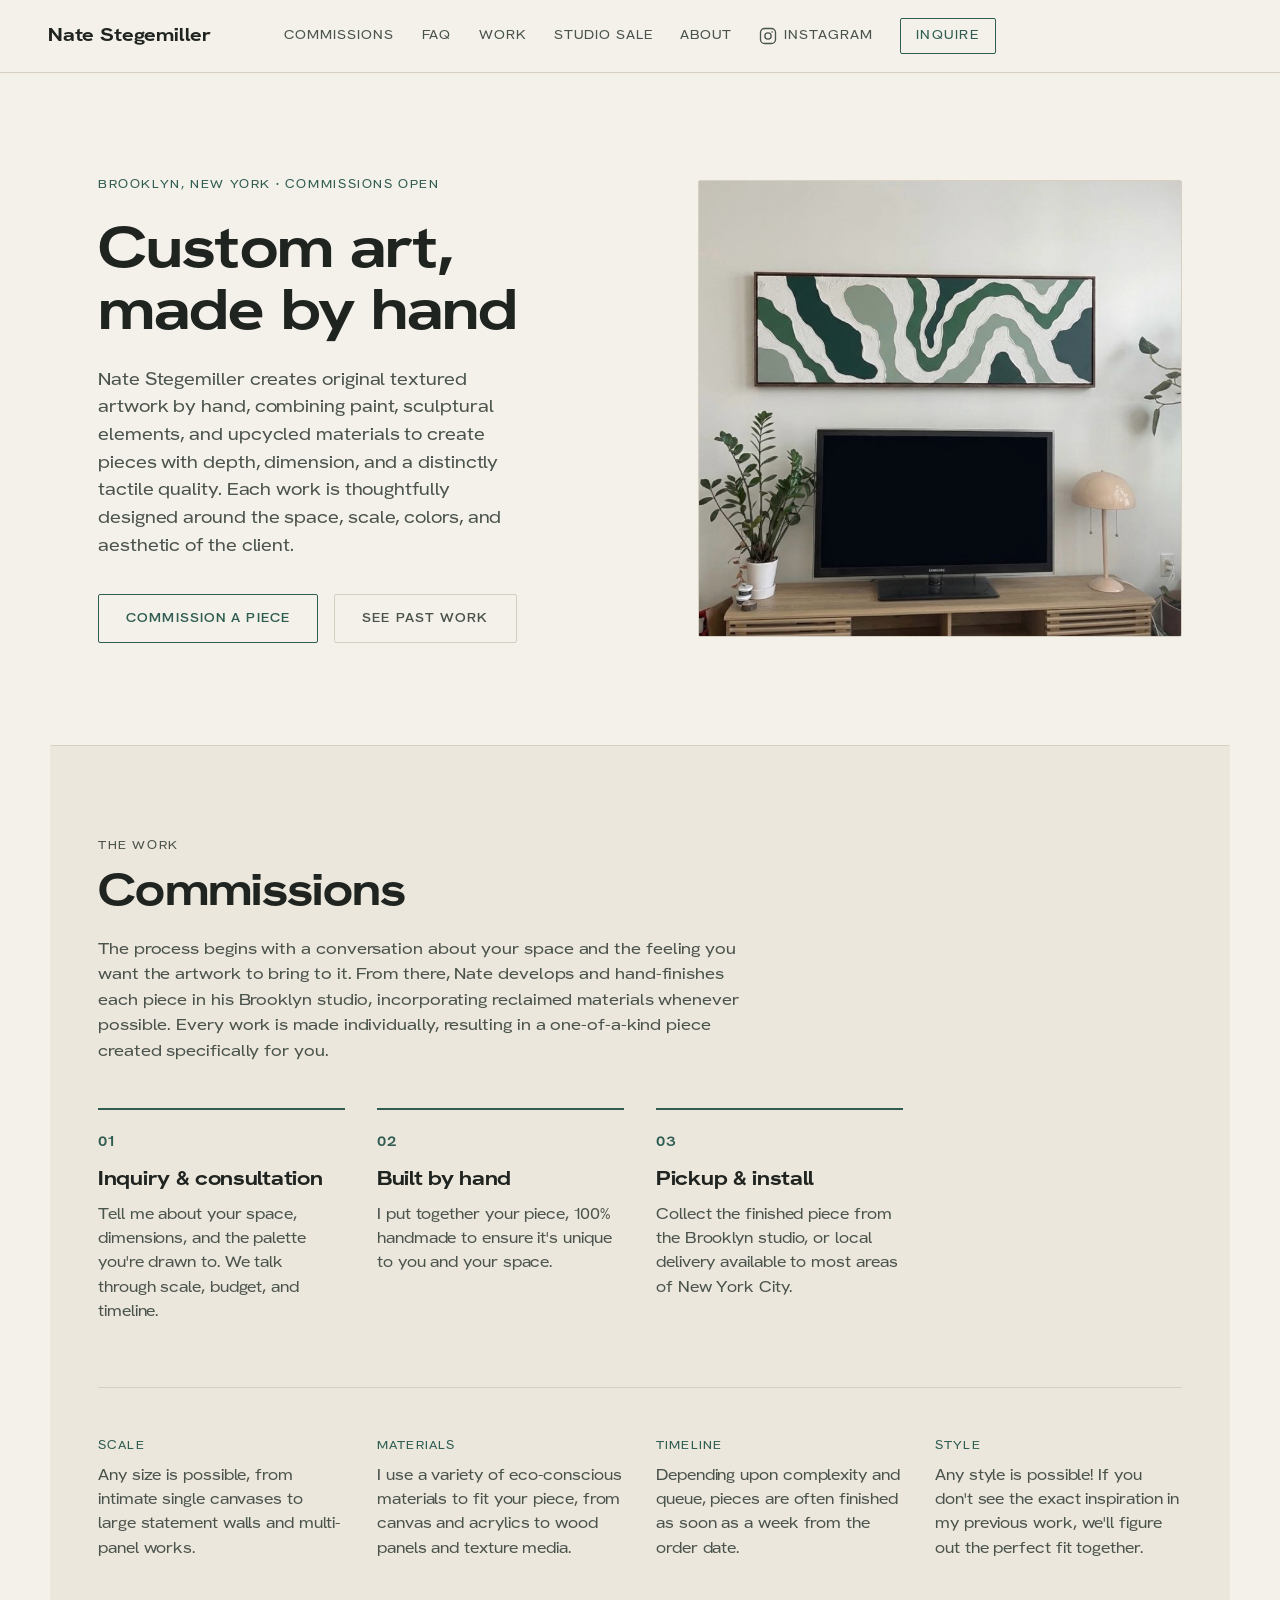
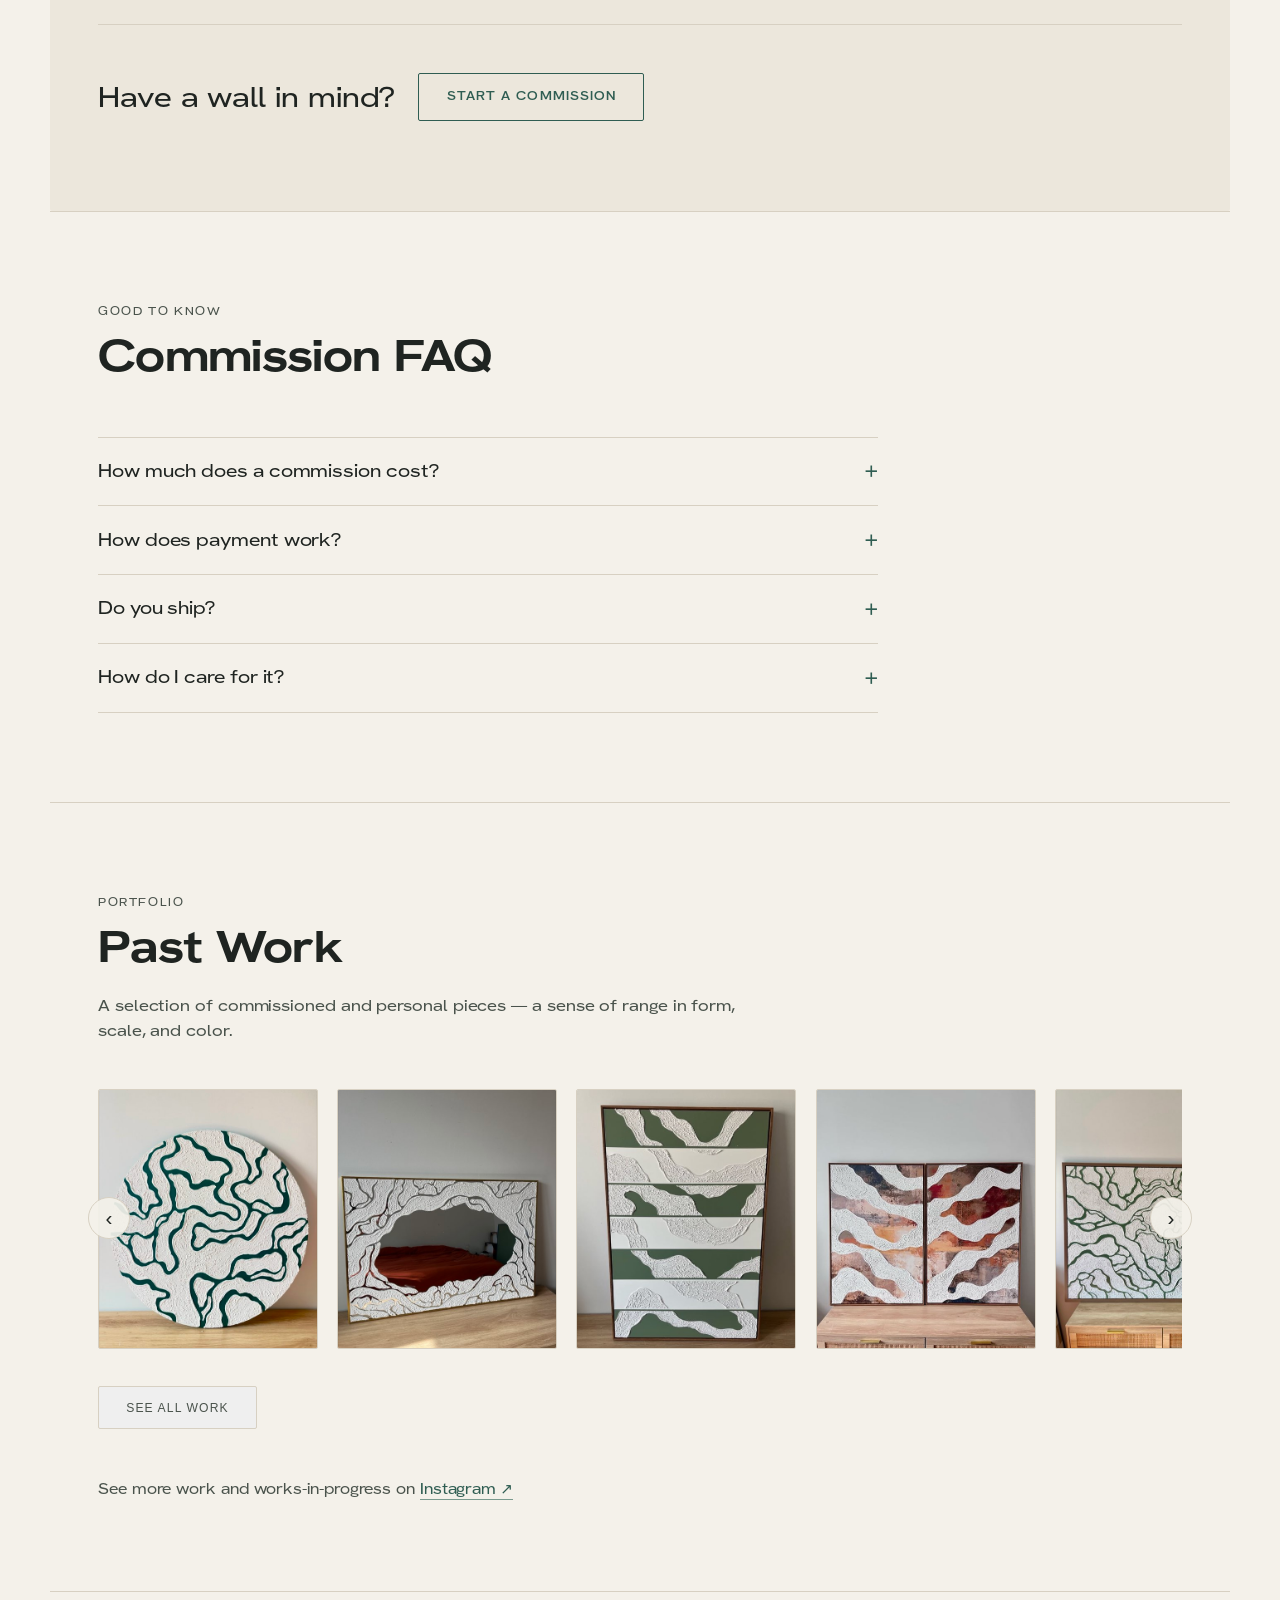
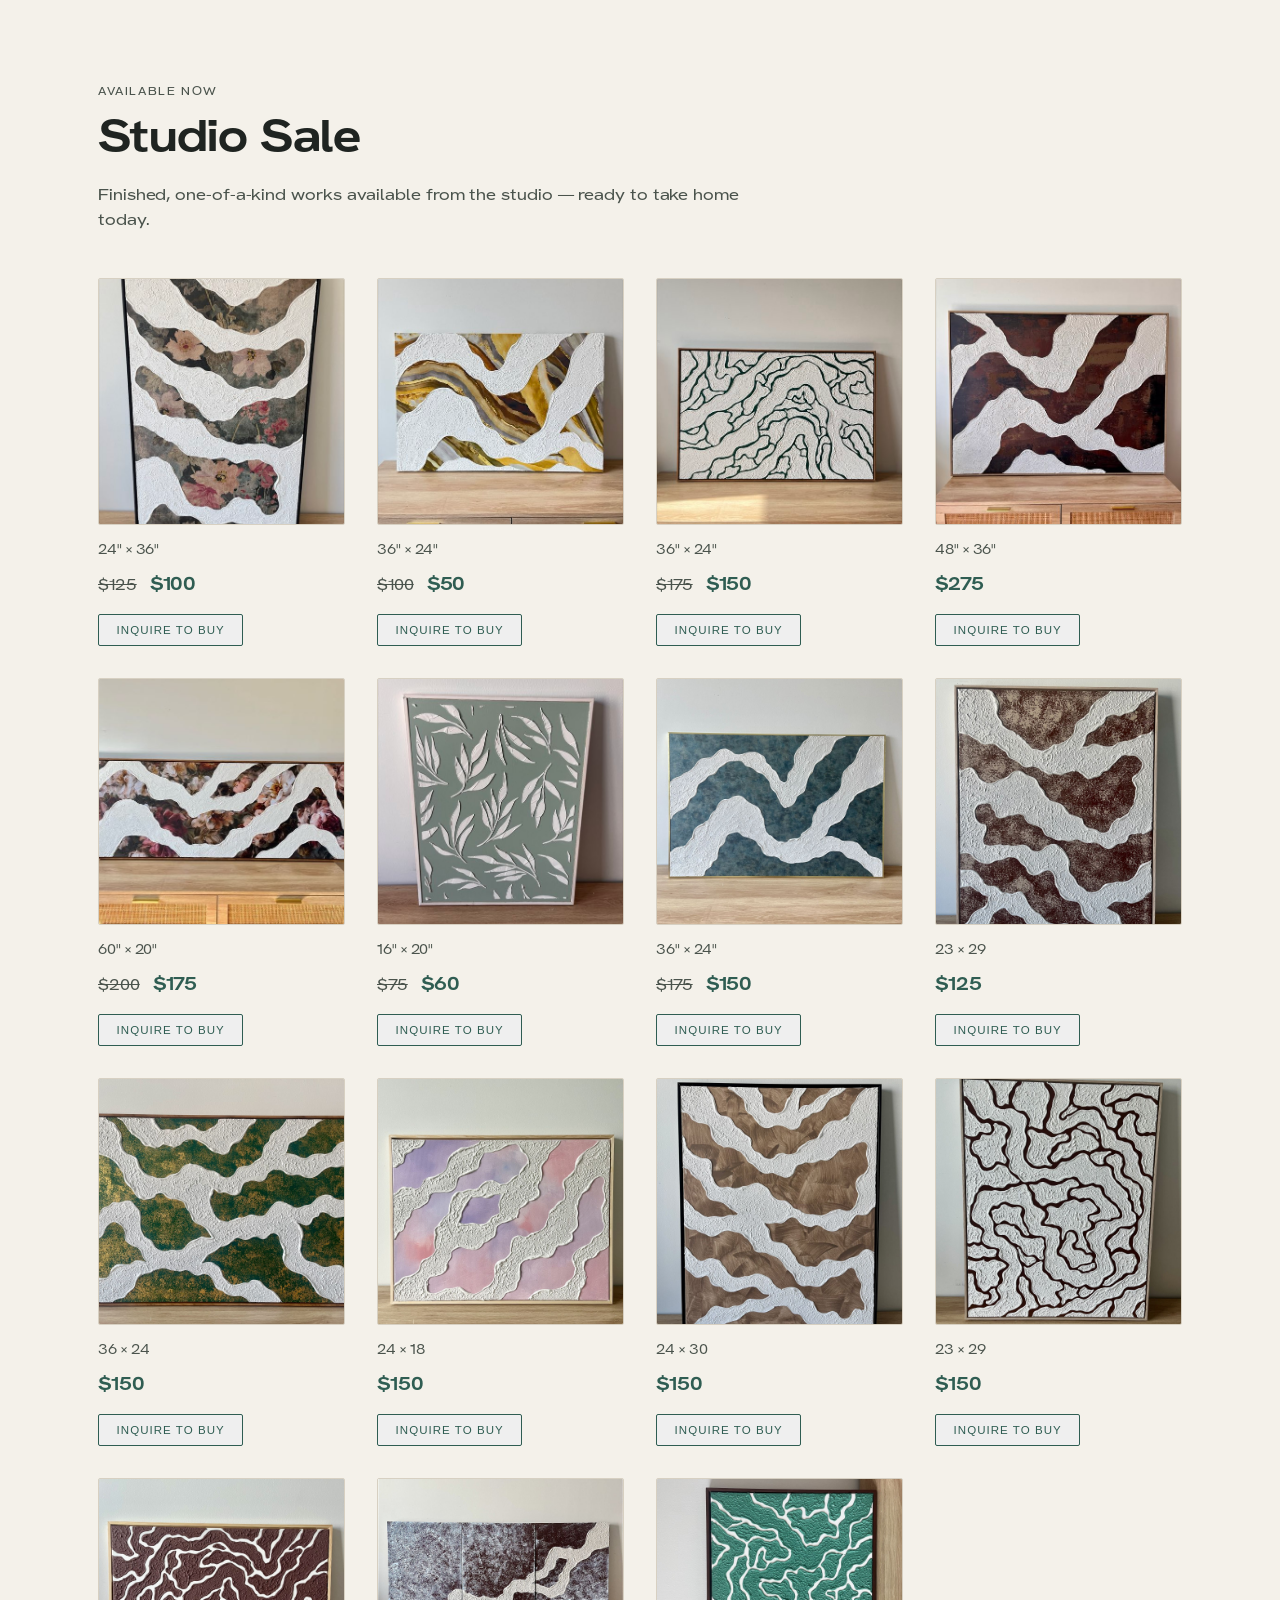
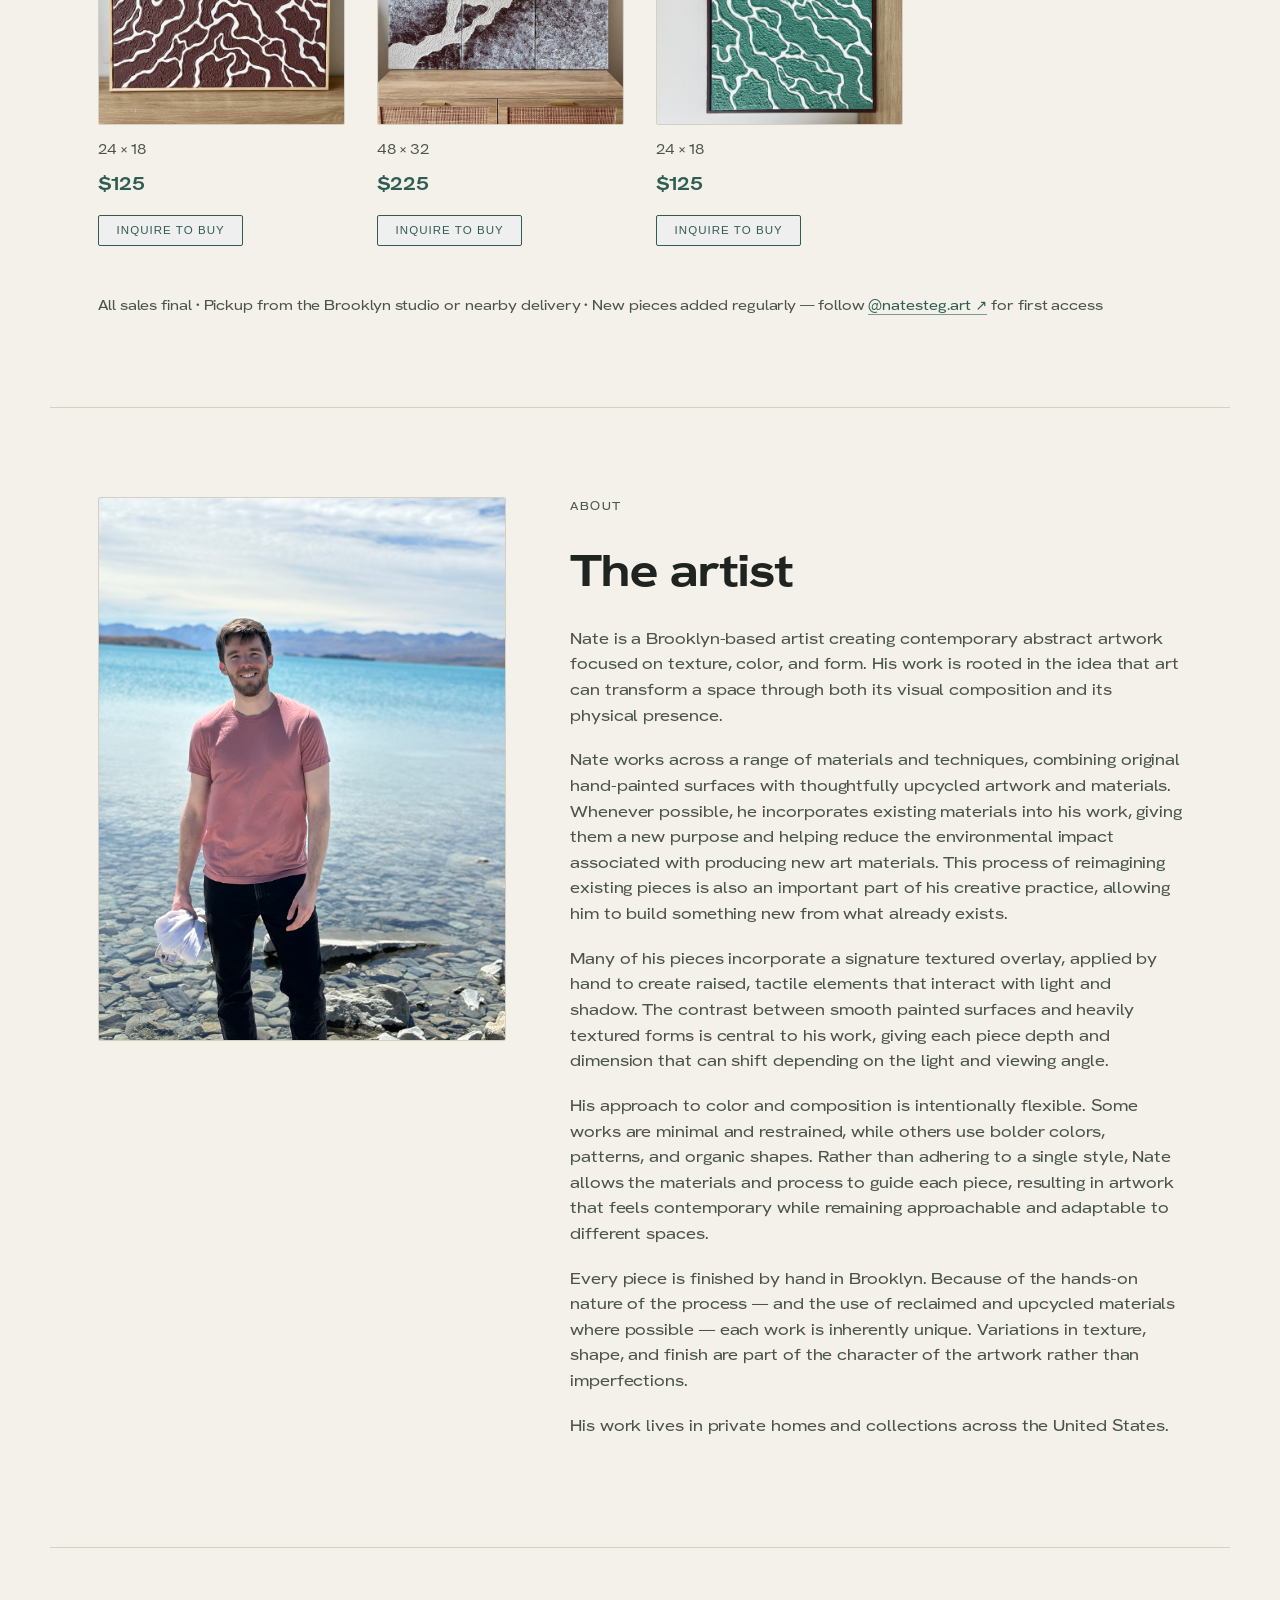
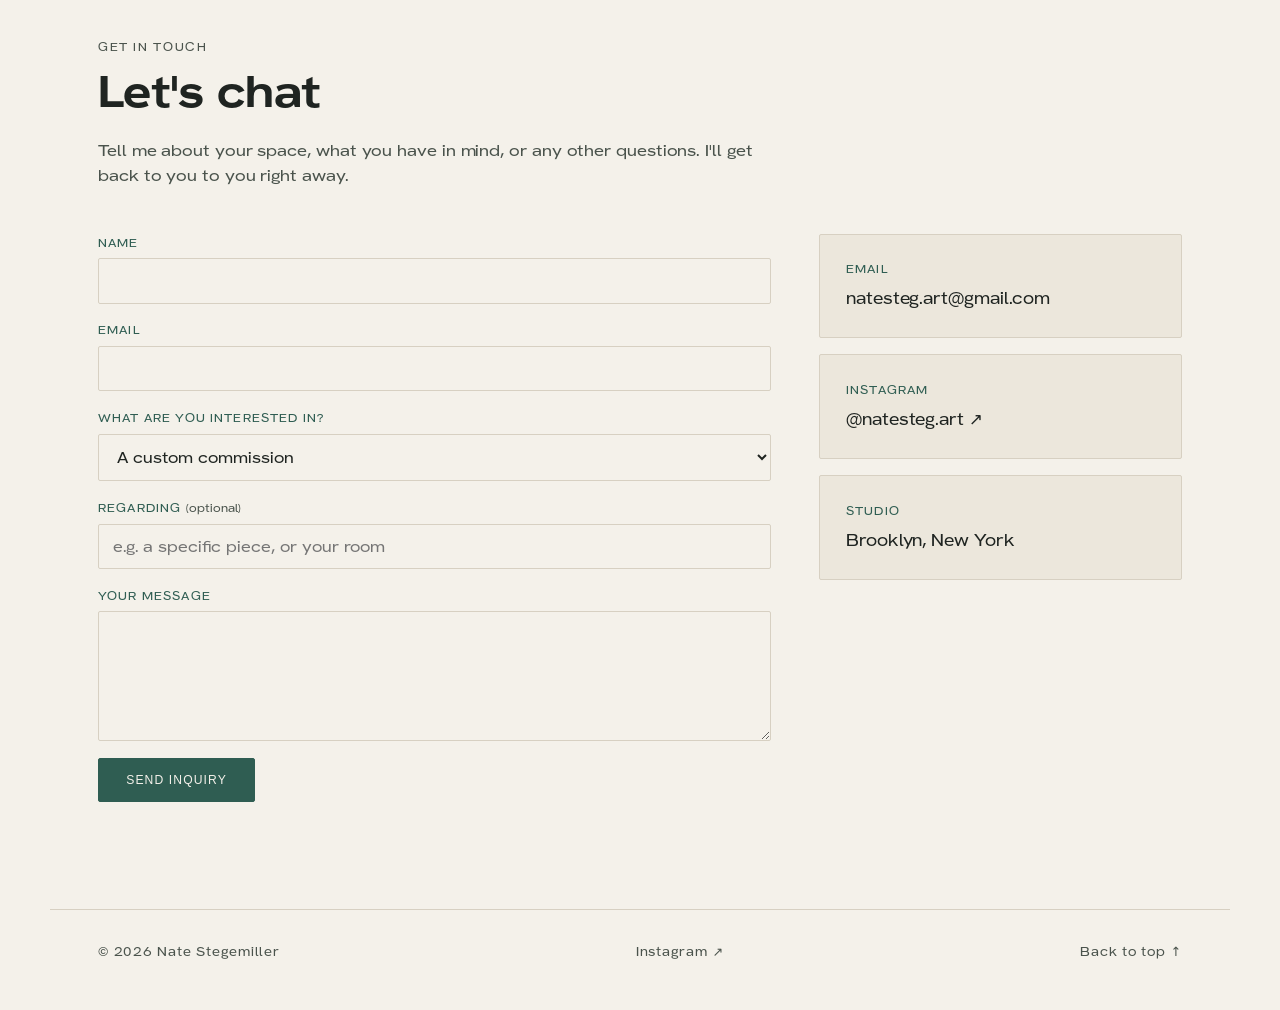
==== index.html @ c742c8c5 "Daily sync from inventory sheet [skip ci]" ====
<!DOCTYPE html>
<html lang="en">
<head>
  <meta charset="UTF-8" />
  <meta name="viewport" content="width=device-width, initial-scale=1.0" />
  <title>Nate Stegemiller — Commissioned Relief Paintings</title>
  <meta name="description" content="Nate Stegemiller is a Brooklyn-based artist creating custom, handmade textured relief paintings on commission — built to your space, scale, and palette." />
  <link rel="stylesheet" href="css/style.css" />
</head>
<body>
  <header class="site-header" id="top">
    <a href="#top" class="brand">Nate Stegemiller</a>
    <nav class="nav">
      <a href="#commissions">Commissions</a>
      <a href="#faq">FAQ</a>
      <a href="#work">Work</a>
      <a href="#sale">Studio Sale</a>
      <a href="#about">About</a>
      <a class="ig-link" href="https://www.instagram.com/natesteg.art/" target="_blank" rel="noopener" aria-label="Instagram">
        <svg viewBox="0 0 24 24" width="18" height="18" aria-hidden="true" fill="none" stroke="currentColor" stroke-width="1.8" stroke-linecap="round" stroke-linejoin="round">
          <rect x="2" y="2" width="20" height="20" rx="5.5" />
          <circle cx="12" cy="12" r="4.2" />
          <circle cx="17.4" cy="6.6" r="1.1" fill="currentColor" stroke="none" />
        </svg>
        <span>Instagram</span>
      </a>
      <a href="#contact" class="nav-cta">Inquire</a>
    </nav>
    <button class="nav-toggle" aria-label="Toggle navigation">Menu</button>
  </header>

  <main>
    <!-- HERO -->
    <section class="hero">
      <div class="hero-text">
        <p class="eyebrow">Brooklyn, New York · Commissions open</p>
        <h1 data-copy="hero_headline">Custom art,<br />made by hand</h1>
        <p class="lede" data-copy="hero_lede">Nate Stegemiller creates original textured artwork by hand, combining paint, sculptural elements, and upcycled materials to create pieces with depth, dimension, and a distinctly tactile quality. Each work is thoughtfully designed around the space, scale, colors, and aesthetic of the client.</p>
        <div class="hero-actions">
          <a href="#commissions" class="btn">Commission a piece</a>
          <a href="#work" class="btn btn-ghost">See past work</a>
        </div>
      </div>
      <figure class="hero-art">
        <!-- HERO:START -->
        <img src="images/art-36.jpg" alt="Textured relief painting by Nate Stegemiller in a styled room" />
        <!-- HERO:END -->
      </figure>
    </section>

    <!-- COMMISSIONS -->
    <section class="section commissions" id="commissions">
      <div class="section-head">
        <p class="eyebrow">The work</p>
        <h2>Commissions</h2>
        <p data-copy="commissions_intro">The process begins with a conversation about your space and the feeling you want the artwork to bring to it. From there, Nate develops and hand-finishes each piece in his Brooklyn studio, incorporating reclaimed materials whenever possible. Every work is made individually, resulting in a one-of-a-kind piece created specifically for you.</p>
      </div>

      <!-- Process -->
      <ol class="process">
        <li>
          <span class="step-no">01</span>
          <h3 data-copy="process_1_title">Inquiry &amp; consultation</h3>
          <p data-copy="process_1_body">Tell me about your space, dimensions, and the palette you're drawn to. We talk through scale, budget, and timeline.</p>
        </li>
        <li>
          <span class="step-no">02</span>
          <h3 data-copy="process_2_title">Built by hand</h3>
          <p data-copy="process_2_body">I put together your piece, 100% handmade to ensure it's unique to you and your space.</p>
        </li>
        <li>
          <span class="step-no">03</span>
          <h3 data-copy="process_3_title">Pickup &amp; install</h3>
          <p data-copy="process_3_body">Collect the finished piece from the Brooklyn studio, or local delivery available to most areas of New York City.</p>
        </li>
      </ol>

      <!-- What to expect -->
      <div class="details-grid">
        <div class="detail">
          <span class="detail-label" data-copy="detail_1_label">Scale</span>
          <p data-copy="detail_1_body">Any size is possible, from intimate single canvases to large statement walls and multi-panel works.</p>
        </div>
        <div class="detail">
          <span class="detail-label" data-copy="detail_2_label">Materials</span>
          <p data-copy="detail_2_body">I use a variety of eco-conscious materials to fit your piece, from canvas and acrylics to wood panels and texture media.</p>
        </div>
        <div class="detail">
          <span class="detail-label" data-copy="detail_3_label">Timeline</span>
          <p data-copy="detail_3_body">Depending upon complexity and queue, pieces are often finished as soon as a week from the order date.</p>
        </div>
        <div class="detail">
          <span class="detail-label" data-copy="detail_4_label">Style</span>
          <p data-copy="detail_4_body">Any style is possible! If you don't see the exact inspiration in my previous work, we'll figure out the perfect fit together.</p>
        </div>
      </div>

      <div class="commission-cta">
        <p data-copy="commission_cta">Have a wall in mind?</p>
        <a href="#contact" class="btn">Start a commission</a>
      </div>
    </section>

    <!-- FAQ -->
    <section class="section faq" id="faq">
      <div class="section-head">
        <p class="eyebrow">Good to know</p>
        <h2>Commission FAQ</h2>
      </div>

      <div class="faq-list">
        <details>
          <summary data-copy="faq_1_q">How much does a commission cost?</summary>
          <p data-copy="faq_1_a">Commissions vary by size and complexity. Send me your space and what you have in mind and I'll put together a quote.</p>
        </details>
        <details>
          <summary data-copy="faq_2_q">How does payment work?</summary>
          <p data-copy="faq_2_a">Cash, Venmo, or Zelle.</p>
        </details>
        <details>
          <summary data-copy="faq_3_q">Do you ship?</summary>
          <p data-copy="faq_3_a">For certain sized pieces! Inquire for more information and shipping estimates.</p>
        </details>
        <details>
          <summary data-copy="faq_4_q">How do I care for it?</summary>
          <p data-copy="faq_4_a">Avoid moisture and humid spaces — that's really all it needs.</p>
        </details>
      </div>
    </section>

    <!-- WORK / GALLERY -->
    <section class="section work" id="work">
      <div class="section-head">
        <p class="eyebrow">Portfolio</p>
        <h2 data-copy="work_heading">Past Work</h2>
        <p data-copy="work_intro">A selection of commissioned and personal pieces — a sense of range in form, scale, and color.</p>
      </div>

      <div class="gallery-carousel" id="gallery-carousel">
        <button class="car-arrow car-prev" id="gallery-prev" type="button" aria-label="Scroll left">‹</button>
        <div class="gallery" id="gallery">
        <!-- GALLERY:START -->
        <figure><img src="images/catalog/03.jpg" loading="lazy" alt="Relief painting by Nate Stegemiller" /></figure>
        <figure><img src="images/catalog/04.jpg" loading="lazy" alt="Relief painting by Nate Stegemiller" /></figure>
        <figure><img src="images/catalog/05.jpg" loading="lazy" alt="Relief painting by Nate Stegemiller" /></figure>
        <figure><img src="images/catalog/06.jpg" loading="lazy" alt="Relief painting by Nate Stegemiller" /></figure>
        <figure><img src="images/catalog/10.jpg" loading="lazy" alt="Relief painting by Nate Stegemiller" /></figure>
        <figure><img src="images/catalog/12.jpg" loading="lazy" alt="Relief painting by Nate Stegemiller" /></figure>
        <figure><img src="images/catalog/13.jpg" loading="lazy" alt="Relief painting by Nate Stegemiller" /></figure>
        <figure><img src="images/catalog/14.jpg" loading="lazy" alt="Relief painting by Nate Stegemiller" /></figure>
        <figure><img src="images/catalog/15.jpg" loading="lazy" alt="Relief painting by Nate Stegemiller" /></figure>
        <figure><img src="images/catalog/16.jpg" loading="lazy" alt="Relief painting by Nate Stegemiller" /></figure>
        <figure><img src="images/catalog/17.jpg" loading="lazy" alt="Relief painting by Nate Stegemiller" /></figure>
        <figure><img src="images/catalog/18.jpg" loading="lazy" alt="Relief painting by Nate Stegemiller" /></figure>
        <figure><img src="images/catalog/19.jpg" loading="lazy" alt="Relief painting by Nate Stegemiller" /></figure>
        <figure><img src="images/catalog/20.jpg" loading="lazy" alt="Relief painting by Nate Stegemiller" /></figure>
        <figure><img src="images/catalog/21.jpg" loading="lazy" alt="Relief painting by Nate Stegemiller" /></figure>
        <figure><img src="images/catalog/23.jpg" loading="lazy" alt="Relief painting by Nate Stegemiller" /></figure>
        <figure><img src="images/catalog/24.jpg" loading="lazy" alt="Relief painting by Nate Stegemiller" /></figure>
        <figure><img src="images/catalog/26.jpg" loading="lazy" alt="Relief painting by Nate Stegemiller" /></figure>
        <figure><img src="images/catalog/27.jpg" loading="lazy" alt="Relief painting by Nate Stegemiller" /></figure>
        <figure><img src="images/catalog/28.jpg" loading="lazy" alt="Relief painting by Nate Stegemiller" /></figure>
        <figure><img src="images/catalog/30.jpg" loading="lazy" alt="Relief painting by Nate Stegemiller" /></figure>
        <figure><img src="images/catalog/31.jpg" loading="lazy" alt="Relief painting by Nate Stegemiller" /></figure>
        <figure><img src="images/catalog/32.jpg" loading="lazy" alt="Relief painting by Nate Stegemiller" /></figure>
        <figure><img src="images/catalog/33.jpg" loading="lazy" alt="Relief painting by Nate Stegemiller" /></figure>
        <figure><img src="images/catalog/37.jpg" loading="lazy" alt="Relief painting by Nate Stegemiller" /></figure>
        <figure><img src="images/catalog/38.jpg" loading="lazy" alt="Relief painting by Nate Stegemiller" /></figure>
        <figure><img src="images/catalog/39.jpg" loading="lazy" alt="Relief painting by Nate Stegemiller" /></figure>
        <figure><img src="images/catalog/42.jpg" loading="lazy" alt="Relief painting by Nate Stegemiller" /></figure>
        <figure><img src="images/catalog/44.jpg" loading="lazy" alt="Relief painting by Nate Stegemiller" /></figure>
        <figure><img src="images/catalog/45.jpg" loading="lazy" alt="Relief painting by Nate Stegemiller" /></figure>
        <figure><img src="images/catalog/48.jpg" loading="lazy" alt="Relief painting by Nate Stegemiller" /></figure>
        <figure><img src="images/catalog/49.jpg" loading="lazy" alt="Relief painting by Nate Stegemiller" /></figure>
        <figure><img src="images/catalog/51.jpg" loading="lazy" alt="Relief painting by Nate Stegemiller" /></figure>
        <figure><img src="images/catalog/52.jpg" loading="lazy" alt="Relief painting by Nate Stegemiller" /></figure>
        <figure><img src="images/catalog/53.jpg" loading="lazy" alt="Relief painting by Nate Stegemiller" /></figure>
        <figure><img src="images/catalog/54.jpg" loading="lazy" alt="Relief painting by Nate Stegemiller" /></figure>
        <figure><img src="images/catalog/55.jpg" loading="lazy" alt="Relief painting by Nate Stegemiller" /></figure>
        <figure><img src="images/catalog/56.jpg" loading="lazy" alt="Relief painting by Nate Stegemiller" /></figure>
        <figure><img src="images/catalog/57.jpg" loading="lazy" alt="Relief painting by Nate Stegemiller" /></figure>
        <figure><img src="images/catalog/58.jpg" loading="lazy" alt="Relief painting by Nate Stegemiller" /></figure>
        <figure><img src="images/catalog/61.jpg" loading="lazy" alt="Relief painting by Nate Stegemiller" /></figure>
        <figure><img src="images/catalog/62.jpg" loading="lazy" alt="Relief painting by Nate Stegemiller" /></figure>
        <figure><img src="images/catalog/64.jpg" loading="lazy" alt="Relief painting by Nate Stegemiller" /></figure>
        <figure><img src="images/catalog/68.jpg" loading="lazy" alt="Relief painting by Nate Stegemiller" /></figure>
        <figure><img src="images/catalog/69.jpg" loading="lazy" alt="Relief painting by Nate Stegemiller" /></figure>
        <figure><img src="images/catalog/70.jpg" loading="lazy" alt="Relief painting by Nate Stegemiller" /></figure>
        <figure><img src="images/catalog/72.jpg" loading="lazy" alt="Relief painting by Nate Stegemiller" /></figure>
        <figure><img src="images/catalog/73.jpg" loading="lazy" alt="Relief painting by Nate Stegemiller" /></figure>
        <figure><img src="images/catalog/75.jpg" loading="lazy" alt="Relief painting by Nate Stegemiller" /></figure>
        <figure><img src="images/catalog/76.jpg" loading="lazy" alt="Relief painting by Nate Stegemiller" /></figure>
        <figure><img src="images/catalog/77.jpg" loading="lazy" alt="Relief painting by Nate Stegemiller" /></figure>
        <figure><img src="images/catalog/78.jpg" loading="lazy" alt="Relief painting by Nate Stegemiller" /></figure>
        <figure><img src="images/library/83.jpg" loading="lazy" alt="Relief painting by Nate Stegemiller" /></figure>
        <figure><img src="images/library/d591a1b5ce.jpg" loading="lazy" alt="Relief painting by Nate Stegemiller" /></figure>
        <figure><img src="images/library/063a081408.jpg" loading="lazy" alt="Relief painting by Nate Stegemiller" /></figure>
        <figure><img src="images/library/83824ca6b2.jpg" loading="lazy" alt="Relief painting by Nate Stegemiller" /></figure>
        <!-- GALLERY:END -->
        </div>
        <button class="car-arrow car-next" id="gallery-next" type="button" aria-label="Scroll right">›</button>
      </div>

      <div class="gallery-actions">
        <button class="btn btn-ghost" id="gallery-toggle" type="button">See all work</button>
      </div>

      <p class="work-note">
        See more work and works-in-progress on
        <a href="https://www.instagram.com/natesteg.art/" target="_blank" rel="noopener">Instagram&nbsp;↗</a>
      </p>
    </section>

    <!-- STUDIO SALE -->
    <section class="section sale" id="sale">
      <div class="section-head">
        <p class="eyebrow">Available now</p>
        <h2>Studio Sale</h2>
        <p data-copy="sale_intro">Finished, one-of-a-kind works available from the studio — ready to take home today.</p>
      </div>

      <div class="sale-grid">
        <!-- SALE:START -->
        <article class="sale-item">
          <figure class="artframe square">
            <img src="images/catalog/07.jpg" loading="lazy" alt="Relief painting by Nate Stegemiller" />
          </figure>
          <div class="sale-info">
            <p class="sale-meta">24" × 36"</p>
            <p class="sale-price"><span class="was">$125</span> <span class="now">$100</span></p>
            <button type="button" class="btn btn-sm js-buy" data-piece="Studio Sale · piece #7 ($100)">Inquire to buy</button>
          </div>
        </article>
        <article class="sale-item">
          <figure class="artframe square">
            <img src="images/catalog/09.jpg" loading="lazy" alt="Relief painting by Nate Stegemiller" />
          </figure>
          <div class="sale-info">
            <p class="sale-meta">36" × 24"</p>
            <p class="sale-price"><span class="was">$100</span> <span class="now">$50</span></p>
            <button type="button" class="btn btn-sm js-buy" data-piece="Studio Sale · piece #9 ($50)">Inquire to buy</button>
          </div>
        </article>
        <article class="sale-item">
          <figure class="artframe square">
            <img src="images/catalog/25.jpg" loading="lazy" alt="Relief painting by Nate Stegemiller" />
          </figure>
          <div class="sale-info">
            <p class="sale-meta">36" × 24"</p>
            <p class="sale-price"><span class="was">$175</span> <span class="now">$150</span></p>
            <button type="button" class="btn btn-sm js-buy" data-piece="Studio Sale · piece #25 ($150)">Inquire to buy</button>
          </div>
        </article>
        <article class="sale-item">
          <figure class="artframe square">
            <img src="images/catalog/47.jpg" loading="lazy" alt="Relief painting by Nate Stegemiller" />
          </figure>
          <div class="sale-info">
            <p class="sale-meta">48" × 36"</p>
            <p class="sale-price"><span class="now">$275</span></p>
            <button type="button" class="btn btn-sm js-buy" data-piece="Studio Sale · piece #47 ($275)">Inquire to buy</button>
          </div>
        </article>
        <article class="sale-item">
          <figure class="artframe square">
            <img src="images/catalog/50.jpg" loading="lazy" alt="Relief painting by Nate Stegemiller" />
          </figure>
          <div class="sale-info">
            <p class="sale-meta">60" × 20"</p>
            <p class="sale-price"><span class="was">$200</span> <span class="now">$175</span></p>
            <button type="button" class="btn btn-sm js-buy" data-piece="Studio Sale · piece #50 ($175)">Inquire to buy</button>
          </div>
        </article>
        <article class="sale-item">
          <figure class="artframe square">
            <img src="images/catalog/66.jpg" loading="lazy" alt="Relief painting by Nate Stegemiller" />
          </figure>
          <div class="sale-info">
            <p class="sale-meta">16" × 20"</p>
            <p class="sale-price"><span class="was">$75</span> <span class="now">$60</span></p>
            <button type="button" class="btn btn-sm js-buy" data-piece="Studio Sale · piece #66 ($60)">Inquire to buy</button>
          </div>
        </article>
        <article class="sale-item">
          <figure class="artframe square">
            <img src="images/library/79.jpg" loading="lazy" alt="Relief painting by Nate Stegemiller" />
          </figure>
          <div class="sale-info">
            <p class="sale-meta">36" × 24"</p>
            <p class="sale-price"><span class="was">$175</span> <span class="now">$150</span></p>
            <button type="button" class="btn btn-sm js-buy" data-piece="Studio Sale · piece #79 ($150)">Inquire to buy</button>
          </div>
        </article>
        <article class="sale-item">
          <figure class="artframe square">
            <img src="images/library/bf7b2a6c49.jpg" loading="lazy" alt="Relief painting by Nate Stegemiller" />
          </figure>
          <div class="sale-info">
            <p class="sale-meta">23 × 29</p>
            <p class="sale-price"><span class="now">$125</span></p>
            <button type="button" class="btn btn-sm js-buy" data-piece="Studio Sale · piece # ($125)">Inquire to buy</button>
          </div>
        </article>
        <article class="sale-item">
          <figure class="artframe square">
            <img src="images/library/a2e3849e61.jpg" loading="lazy" alt="Relief painting by Nate Stegemiller" />
          </figure>
          <div class="sale-info">
            <p class="sale-meta">36 × 24</p>
            <p class="sale-price"><span class="now">$150</span></p>
            <button type="button" class="btn btn-sm js-buy" data-piece="Studio Sale · piece # ($150)">Inquire to buy</button>
          </div>
        </article>
        <article class="sale-item">
          <figure class="artframe square">
            <img src="images/library/43d616c68c.jpg" loading="lazy" alt="Relief painting by Nate Stegemiller" />
          </figure>
          <div class="sale-info">
            <p class="sale-meta">24 × 18</p>
            <p class="sale-price"><span class="now">$150</span></p>
            <button type="button" class="btn btn-sm js-buy" data-piece="Studio Sale · piece # ($150)">Inquire to buy</button>
          </div>
        </article>
        <article class="sale-item">
          <figure class="artframe square">
            <img src="images/library/39d42672f5.jpg" loading="lazy" alt="Relief painting by Nate Stegemiller" />
          </figure>
          <div class="sale-info">
            <p class="sale-meta">24 × 30</p>
            <p class="sale-price"><span class="now">$150</span></p>
            <button type="button" class="btn btn-sm js-buy" data-piece="Studio Sale · piece # ($150)">Inquire to buy</button>
          </div>
        </article>
        <article class="sale-item">
          <figure class="artframe square">
            <img src="images/library/17406c9444.jpg" loading="lazy" alt="Relief painting by Nate Stegemiller" />
          </figure>
          <div class="sale-info">
            <p class="sale-meta">23 × 29</p>
            <p class="sale-price"><span class="now">$150</span></p>
            <button type="button" class="btn btn-sm js-buy" data-piece="Studio Sale · piece # ($150)">Inquire to buy</button>
          </div>
        </article>
        <article class="sale-item">
          <figure class="artframe square">
            <img src="images/library/a181caa56d.jpg" loading="lazy" alt="Relief painting by Nate Stegemiller" />
          </figure>
          <div class="sale-info">
            <p class="sale-meta">24 × 18</p>
            <p class="sale-price"><span class="now">$125</span></p>
            <button type="button" class="btn btn-sm js-buy" data-piece="Studio Sale · piece # ($125)">Inquire to buy</button>
          </div>
        </article>
        <article class="sale-item">
          <figure class="artframe square">
            <img src="images/library/5a83398cf9.jpg" loading="lazy" alt="Relief painting by Nate Stegemiller" />
          </figure>
          <div class="sale-info">
            <p class="sale-meta">48 × 32</p>
            <p class="sale-price"><span class="now">$225</span></p>
            <button type="button" class="btn btn-sm js-buy" data-piece="Studio Sale · piece # ($225)">Inquire to buy</button>
          </div>
        </article>
        <article class="sale-item">
          <figure class="artframe square">
            <img src="images/library/11758ececa.jpg" loading="lazy" alt="Relief painting by Nate Stegemiller" />
          </figure>
          <div class="sale-info">
            <p class="sale-meta">24 × 18</p>
            <p class="sale-price"><span class="now">$125</span></p>
            <button type="button" class="btn btn-sm js-buy" data-piece="Studio Sale · piece # ($125)">Inquire to buy</button>
          </div>
        </article>
        <!-- SALE:END -->
      </div>
      <p class="sale-note" data-copy="sale_note">All sales final · Pickup from the Brooklyn studio or nearby delivery · New pieces added regularly — follow <a href="https://www.instagram.com/natesteg.art/" target="_blank" rel="noopener">@natesteg.art&nbsp;↗</a> for first access</p>
    </section>

    <!-- ABOUT -->
    <section class="section about" id="about">
      <figure class="about-photo small">
        <img src="images/about-portrait.jpg" alt="Nate Stegemiller in his Brooklyn studio" />
      </figure>
      <div class="about-text">
        <p class="eyebrow">About</p>
        <h2 data-copy="about_heading">The artist</h2>
        <div data-copy="about_body">
          <p>Nate is a Brooklyn-based artist creating contemporary abstract artwork focused on texture, color, and form. His work is rooted in the idea that art can transform a space through both its visual composition and its physical presence.</p>
          <p>Nate works across a range of materials and techniques, combining original hand-painted surfaces with thoughtfully upcycled artwork and materials. Whenever possible, he incorporates existing materials into his work, giving them a new purpose and helping reduce the environmental impact associated with producing new art materials. This process of reimagining existing pieces is also an important part of his creative practice, allowing him to build something new from what already exists.</p>
          <p>Many of his pieces incorporate a signature textured overlay, applied by hand to create raised, tactile elements that interact with light and shadow. The contrast between smooth painted surfaces and heavily textured forms is central to his work, giving each piece depth and dimension that can shift depending on the light and viewing angle.</p>
          <p>His approach to color and composition is intentionally flexible. Some works are minimal and restrained, while others use bolder colors, patterns, and organic shapes. Rather than adhering to a single style, Nate allows the materials and process to guide each piece, resulting in artwork that feels contemporary while remaining approachable and adaptable to different spaces.</p>
          <p>Every piece is finished by hand in Brooklyn. Because of the hands-on nature of the process — and the use of reclaimed and upcycled materials where possible — each work is inherently unique. Variations in texture, shape, and finish are part of the character of the artwork rather than imperfections.</p>
          <p>His work lives in private homes and collections across the United States.</p>
        </div>
      </div>
    </section>

    <!-- CONTACT -->
    <section class="section contact" id="contact">
      <div class="section-head">
        <p class="eyebrow">Get in touch</p>
        <h2 data-copy="contact_heading">Let's chat</h2>
        <p data-copy="contact_intro">Tell me about your space, what you have in mind, or any other questions. I'll get back to you to you right away.</p>
      </div>
      <div class="contact-layout">
        <form class="inquiry-form" id="inquiry-form" novalidate>
          <div class="field">
            <label for="f-name">Name</label>
            <input id="f-name" name="name" type="text" autocomplete="name" required />
          </div>
          <div class="field">
            <label for="f-email">Email</label>
            <input id="f-email" name="email" type="email" autocomplete="email" required />
          </div>
          <div class="field">
            <label for="f-subject">What are you interested in?</label>
            <select id="f-subject" name="topic">
              <option value="Commission">A custom commission</option>
              <option value="Studio Sale">A Studio Sale piece</option>
              <option value="General">General question</option>
            </select>
          </div>
          <div class="field">
            <label for="f-regarding">Regarding <span class="opt">(optional)</span></label>
            <input id="f-regarding" name="regarding" type="text" placeholder="e.g. a specific piece, or your room" />
          </div>
          <div class="field">
            <label for="f-message">Your message</label>
            <textarea id="f-message" name="message" rows="5" required></textarea>
          </div>
          <button type="submit" class="btn">Send inquiry</button>
          <p class="form-note" id="form-note"></p>
        </form>

        <aside class="contact-info">
          <div class="contact-card">
            <span class="contact-label">Email</span>
            <a class="contact-value" href="mailto:natesteg.art@gmail.com">natesteg.art@gmail.com</a>
          </div>
          <a class="contact-card" href="https://www.instagram.com/natesteg.art/" target="_blank" rel="noopener">
            <span class="contact-label">Instagram</span>
            <span class="contact-value">@natesteg.art ↗</span>
          </a>
          <div class="contact-card">
            <span class="contact-label">Studio</span>
            <span class="contact-value" data-copy="studio_location">Brooklyn, New York</span>
          </div>
        </aside>
      </div>
    </section>
  </main>

  <footer class="site-footer">
    <span>© <span id="year"></span> Nate Stegemiller</span>
    <a href="https://www.instagram.com/natesteg.art/" target="_blank" rel="noopener">Instagram ↗</a>
    <a href="#top">Back to top ↑</a>
  </footer>

  <div class="lightbox" id="lightbox" role="dialog" aria-modal="true" aria-hidden="true">
    <button class="lightbox-close" id="lightbox-close" type="button" aria-label="Close">&times;</button>
    <button class="lightbox-nav lightbox-prev" id="lightbox-prev" type="button" aria-label="Previous">&#8249;</button>
    <img class="lightbox-img" id="lightbox-img" src="" alt="Artwork by Nate Stegemiller" />
    <button class="lightbox-nav lightbox-next" id="lightbox-next" type="button" aria-label="Next">&#8250;</button>
  </div>

  <script src="js/main.js"></script>
</body>
</html>
---- css/style.css ----
@font-face {
  font-family: "HK Grotesk Wide";
  src: url("../fonts/HKGroteskWide-Light.woff2") format("woff2");
  font-weight: 300; font-style: normal; font-display: swap;
}
@font-face {
  font-family: "HK Grotesk Wide";
  src: url("../fonts/HKGroteskWide-Regular.woff2") format("woff2");
  font-weight: 400; font-style: normal; font-display: swap;
}
@font-face {
  font-family: "HK Grotesk Wide";
  src: url("../fonts/HKGroteskWide-Medium.woff2") format("woff2");
  font-weight: 500; font-style: normal; font-display: swap;
}
@font-face {
  font-family: "HK Grotesk Wide";
  src: url("../fonts/HKGroteskWide-SemiBold.woff2") format("woff2");
  font-weight: 600; font-style: normal; font-display: swap;
}
@font-face {
  font-family: "HK Grotesk Wide";
  src: url("../fonts/HKGroteskWide-Bold.woff2") format("woff2");
  font-weight: 700; font-style: normal; font-display: swap;
}

:root {
  --bg: #f4f1ea;
  --bg-alt: #ece7dc;
  --ink: #1f2421;
  --ink-soft: #4a534c;
  --line: #d7d0c2;
  --accent: #2f5d52;       /* deep teal-green, pulled from the work */
  --accent-soft: #7a9a8e;
  --radius: 2px;
  --maxw: 1180px;
  --font: "HK Grotesk Wide", system-ui, sans-serif;
}

* { box-sizing: border-box; }

html { scroll-behavior: smooth; }

body {
  margin: 0;
  background: var(--bg);
  color: var(--ink);
  font-family: var(--font);
  font-weight: 400;
  line-height: 1.6;
  letter-spacing: -0.005em;
  -webkit-font-smoothing: antialiased;
}

h1, h2, h3 {
  font-family: var(--font);
  font-weight: 600;
  letter-spacing: -0.015em;
  margin: 0;
}

a { color: inherit; text-decoration: none; }

img { max-width: 100%; display: block; }

/* ---------- HEADER ---------- */
.site-header {
  position: sticky;
  top: 0;
  z-index: 50;
  display: flex;
  align-items: center;
  justify-content: center;
  padding: 1.1rem clamp(1.25rem, 4vw, 3rem);
  background: rgba(244, 241, 234, 0.86);
  backdrop-filter: blur(10px);
  border-bottom: 1px solid var(--line);
}

.brand {
  font-family: var(--font);
  font-weight: 600;
  font-size: 1.15rem;
  letter-spacing: -0.01em;
  position: absolute;
  left: clamp(1.25rem, 4vw, 3rem);
  top: 50%;
  transform: translateY(-50%);
}

.nav {
  display: flex;
  align-items: center;
  gap: 1.7rem;
  font-size: 0.78rem;
  text-transform: uppercase;
  letter-spacing: 0.08em;
}

.nav a { color: var(--ink-soft); transition: color 0.2s; }
.nav a:hover { color: var(--accent); }

.ig-link { display: inline-flex; align-items: center; gap: 0.4rem; }
.ig-link svg { display: block; }

.nav .nav-cta {
  color: var(--accent);
  border: 1px solid var(--accent);
  border-radius: var(--radius);
  padding: 0.45rem 0.95rem;
  letter-spacing: 0.12em;
}
.nav .nav-cta:hover { background: var(--accent); color: var(--bg); }

.nav-toggle {
  display: none;
  background: none;
  border: 1px solid var(--line);
  border-radius: var(--radius);
  padding: 0.4rem 0.8rem;
  font-size: 0.75rem;
  letter-spacing: 0.12em;
  text-transform: uppercase;
  cursor: pointer;
  color: var(--ink);
}

/* ---------- PLACEHOLDERS ---------- */
.art-placeholder {
  position: relative;
  margin: 0;
  background:
    repeating-linear-gradient(
      45deg,
      var(--bg-alt),
      var(--bg-alt) 14px,
      #e4dece 14px,
      #e4dece 28px
    );
  border: 1px solid var(--line);
  border-radius: var(--radius);
  display: flex;
  align-items: center;
  justify-content: center;
  min-height: 220px;
  overflow: hidden;
}

.art-placeholder::before {
  content: "";
  position: absolute;
  inset: 12px;
  border: 1px dashed var(--accent-soft);
  border-radius: var(--radius);
  pointer-events: none;
}

.art-placeholder .ph-label {
  position: relative;
  z-index: 1;
  font-size: 0.7rem;
  letter-spacing: 0.18em;
  text-transform: uppercase;
  color: var(--ink-soft);
  background: var(--bg);
  padding: 0.45rem 0.9rem;
  border: 1px solid var(--line);
  border-radius: 999px;
  text-align: center;
}

.art-placeholder figcaption {
  position: absolute;
  left: 0;
  right: 0;
  bottom: 0;
  z-index: 1;
  font-size: 0.72rem;
  letter-spacing: 0.04em;
  color: var(--ink-soft);
  background: rgba(244, 241, 234, 0.92);
  border-top: 1px solid var(--line);
  padding: 0.55rem 0.85rem;
}

.wide { aspect-ratio: 2 / 1; }
.tall { aspect-ratio: 3 / 4; }
.square { aspect-ratio: 1 / 1; }
.portrait { aspect-ratio: 4 / 5; }

/* ---------- REAL ARTWORK FRAMES ---------- */
.artframe {
  position: relative;
  margin: 0;
  overflow: hidden;
  border: 1px solid var(--line);
  border-radius: var(--radius);
  background: var(--bg-alt);
}
.artframe img {
  width: 100%;
  height: 100%;
  object-fit: cover;
  display: block;
}
.artframe figcaption {
  position: absolute;
  left: 0;
  right: 0;
  bottom: 0;
  z-index: 1;
  font-size: 0.72rem;
  letter-spacing: 0.04em;
  color: var(--ink-soft);
  background: rgba(244, 241, 234, 0.92);
  border-top: 1px solid var(--line);
  padding: 0.55rem 0.85rem;
}

/* ---------- HERO ---------- */
.hero {
  max-width: var(--maxw);
  margin: 0 auto;
  padding: clamp(3rem, 8vw, 6.5rem) clamp(1.25rem, 4vw, 3rem);
  display: grid;
  grid-template-columns: 1.05fr 0.95fr;
  gap: clamp(2rem, 5vw, 4.5rem);
  align-items: center;
}

.eyebrow {
  font-size: 0.72rem;
  letter-spacing: 0.14em;
  text-transform: uppercase;
  color: var(--accent);
  margin: 0 0 1.4rem;
}

.hero h1 {
  font-size: clamp(2.1rem, 4.6vw, 3.6rem);
  line-height: 1.08;
  font-weight: 600;
  margin-bottom: 1.6rem;
}

.lede {
  font-size: 1.08rem;
  color: var(--ink-soft);
  max-width: 38ch;
  margin: 0 0 2.2rem;
}

.btn {
  display: inline-block;
  font-size: 0.76rem;
  font-weight: 500;
  letter-spacing: 0.09em;
  text-transform: uppercase;
  padding: 0.85rem 1.7rem;
  border: 1px solid var(--accent);
  color: var(--accent);
  border-radius: var(--radius);
  transition: background 0.25s, color 0.25s;
}
.btn:hover { background: var(--accent); color: var(--bg); }

.btn-ghost { border-color: var(--line); color: var(--ink-soft); }
.btn-ghost:hover { background: transparent; border-color: var(--accent); color: var(--accent); }

.hero-actions { display: flex; gap: 1rem; flex-wrap: wrap; }

.hero-art {
  margin: 0;
  align-self: center;
  border: 1px solid var(--line);
  border-radius: var(--radius);
  overflow: hidden;
  background: var(--bg-alt);
}
.hero-art img { width: 100%; height: auto; display: block; }

/* ---------- SECTIONS ---------- */
.section {
  max-width: var(--maxw);
  margin: 0 auto;
  padding: clamp(3rem, 7vw, 6rem) clamp(1.25rem, 4vw, 3rem);
  border-top: 1px solid var(--line);
}

.section-head { margin-bottom: 2.8rem; max-width: 60ch; }
.section-head h2 { font-size: clamp(2rem, 4vw, 2.8rem); margin-bottom: 0.6rem; }
.section-head p { color: var(--ink-soft); margin: 0; }

/* ---------- GALLERY (carousel, expandable to masonry) ---------- */
.gallery-carousel { position: relative; }

.gallery {
  display: flex;
  gap: clamp(0.75rem, 2vw, 1.2rem);
  overflow-x: auto;
  scroll-snap-type: x proximity;
  padding-bottom: 0.75rem;
  -webkit-overflow-scrolling: touch;
  scrollbar-width: thin;
}
.gallery figure {
  flex: 0 0 auto;
  width: clamp(170px, 22vw, 220px);
  height: 260px;
  margin: 0;
  scroll-snap-align: start;
  border: 1px solid var(--line);
  border-radius: var(--radius);
  overflow: hidden;
  background: var(--bg-alt);
}
.gallery figure img { width: 100%; height: 100%; object-fit: cover; display: block; }

/* Carousel arrows */
.car-arrow {
  position: absolute;
  top: calc(50% - 0.4rem);
  transform: translateY(-50%);
  z-index: 3;
  width: 42px;
  height: 42px;
  border-radius: 999px;
  border: 1px solid var(--line);
  background: rgba(244, 241, 234, 0.92);
  color: var(--ink);
  font-size: 1.3rem;
  line-height: 1;
  cursor: pointer;
  display: flex;
  align-items: center;
  justify-content: center;
  transition: border-color 0.2s, color 0.2s;
}
.car-arrow:hover { border-color: var(--accent); color: var(--accent); }
.car-prev { left: -10px; }
.car-next { right: -10px; }

.gallery-actions { margin-top: 1.6rem; }

/* Expanded: full masonry, true proportions */
.gallery.show-all {
  display: block;
  column-count: 4;
  column-gap: clamp(0.9rem, 2vw, 1.5rem);
  overflow: visible;
  padding-bottom: 0;
}
.gallery.show-all figure {
  width: auto;
  height: auto;
  margin: 0 0 clamp(0.9rem, 2vw, 1.5rem);
  break-inside: avoid;
}
.gallery.show-all figure img { height: auto; object-fit: initial; }
.gallery-carousel.expanded .car-arrow { display: none; }
@media (max-width: 1024px) { .gallery.show-all { column-count: 3; } }

/* ---------- ABOUT ---------- */
.about {
  display: grid;
  grid-template-columns: 0.8fr 1.2fr;
  gap: clamp(2rem, 5vw, 4rem);
  align-items: start;
}
.about-text h2 { font-size: clamp(2rem, 4vw, 2.8rem); margin-bottom: 1.2rem; }
.about-text p { color: var(--ink-soft); margin: 0 0 1.2rem; max-width: 60ch; }
.about .small { min-height: 360px; position: sticky; top: 90px; }
.about-photo { margin: 0; position: sticky; top: 90px; }
.about-photo img {
  width: 100%;
  height: auto;
  display: block;
  border-radius: var(--radius);
  border: 1px solid var(--line);
}

/* ---------- COMMISSIONS ---------- */
.commissions { background: var(--bg-alt); border-radius: var(--radius); }

.process {
  list-style: none;
  margin: 0 0 clamp(2.5rem, 5vw, 4rem);
  padding: 0;
  display: grid;
  grid-template-columns: repeat(4, 1fr);
  gap: clamp(1.2rem, 2.5vw, 2rem);
  counter-reset: step;
}
.process li {
  border-top: 2px solid var(--accent);
  padding-top: 1.1rem;
}
.process .step-no {
  font-family: var(--font);
  font-weight: 600;
  font-size: 0.85rem;
  letter-spacing: 0.1em;
  color: var(--accent);
}
.process h3 { font-size: 1.25rem; margin: 0.5rem 0 0.5rem; }
.process p { color: var(--ink-soft); margin: 0; font-size: 0.95rem; }

.details-grid {
  display: grid;
  grid-template-columns: repeat(4, 1fr);
  gap: clamp(1.2rem, 2.5vw, 2rem);
  padding-top: clamp(2rem, 4vw, 3rem);
  border-top: 1px solid var(--line);
}
.detail .detail-label {
  display: block;
  font-size: 0.72rem;
  letter-spacing: 0.1em;
  text-transform: uppercase;
  color: var(--accent);
  margin-bottom: 0.5rem;
}
.detail p { color: var(--ink-soft); margin: 0; font-size: 0.95rem; }

.commission-cta {
  margin-top: clamp(2.5rem, 5vw, 4rem);
  padding-top: clamp(2rem, 4vw, 3rem);
  border-top: 1px solid var(--line);
  display: flex;
  align-items: center;
  gap: 1.5rem;
  flex-wrap: wrap;
}
.commission-cta p {
  margin: 0;
  font-family: var(--font);
  font-size: clamp(1.3rem, 3vw, 1.8rem);
}

.work-note {
  margin: clamp(2rem, 4vw, 3rem) 0 0;
  color: var(--ink-soft);
  font-size: 0.95rem;
}
.work-note a { color: var(--accent); border-bottom: 1px solid var(--accent-soft); }

/* ---------- FAQ ---------- */
.faq-list { max-width: 780px; }
.faq-list details { border-bottom: 1px solid var(--line); }
.faq-list details:first-of-type { border-top: 1px solid var(--line); }
.faq-list summary {
  list-style: none;
  cursor: pointer;
  display: flex;
  align-items: center;
  justify-content: space-between;
  gap: 1.5rem;
  padding: 1.2rem 0;
  font-family: var(--font);
  font-size: clamp(1.02rem, 2vw, 1.15rem);
  color: var(--ink);
}
.faq-list summary::-webkit-details-marker { display: none; }
.faq-list summary::after {
  content: "+";
  font-family: var(--font);
  font-size: 1.4rem;
  line-height: 1;
  color: var(--accent);
  flex: none;
}
.faq-list details[open] summary::after { content: "\2013"; }
.faq-list details p {
  margin: 0 0 1.3rem;
  color: var(--ink-soft);
  max-width: 62ch;
}

/* ---------- STUDIO SALE ---------- */
.sale-grid {
  display: grid;
  grid-template-columns: repeat(4, 1fr);
  gap: clamp(1.2rem, 2.5vw, 2rem);
}
.sale-item { display: flex; flex-direction: column; }
.sale-item.sold .artframe { opacity: 0.55; }

.sale-info { padding-top: 0.9rem; display: flex; flex-direction: column; gap: 0.35rem; }
.sale-row { display: flex; align-items: baseline; justify-content: space-between; gap: 0.5rem; }
.sale-row h3 { font-size: 1.15rem; }

.badge {
  font-family: var(--font);
  font-size: 0.62rem;
  letter-spacing: 0.14em;
  text-transform: uppercase;
  padding: 0.22rem 0.55rem;
  border-radius: 999px;
  white-space: nowrap;
}
.badge.available { color: var(--accent); background: rgba(47, 93, 82, 0.1); }
.badge.sold-badge { color: var(--ink-soft); background: var(--line); }

.sale-meta { color: var(--ink-soft); font-size: 0.85rem; margin: 0; }
.sale-note-item { color: var(--accent); font-size: 0.8rem; font-style: italic; margin: 0; }
.sale-price { margin: 0.2rem 0 0.6rem; font-family: var(--font); }
.sale-price .was { color: var(--ink-soft); text-decoration: line-through; margin-right: 0.5rem; font-size: 0.95rem; }
.sale-price .now { color: var(--accent); font-weight: 600; font-size: 1.15rem; }

.btn-sm {
  align-self: flex-start;
  padding: 0.55rem 1.1rem;
  font-size: 0.72rem;
  margin-top: auto;
}
.btn-disabled {
  border-color: var(--line);
  color: var(--ink-soft);
  cursor: default;
  pointer-events: none;
}

.sale-note {
  margin: clamp(2rem, 4vw, 3rem) 0 0;
  color: var(--ink-soft);
  font-size: 0.9rem;
}
.sale-note a { color: var(--accent); border-bottom: 1px solid var(--accent-soft); }

/* ---------- CONTACT ---------- */
.contact-layout {
  display: grid;
  grid-template-columns: 1.3fr 0.7fr;
  gap: clamp(1.5rem, 4vw, 3rem);
  align-items: start;
}

.inquiry-form { display: flex; flex-direction: column; gap: 1.1rem; }
.inquiry-form .field { display: flex; flex-direction: column; gap: 0.4rem; }
.inquiry-form label {
  font-size: 0.72rem;
  letter-spacing: 0.1em;
  text-transform: uppercase;
  color: var(--accent);
}
.inquiry-form label .opt { color: var(--ink-soft); text-transform: none; letter-spacing: 0; }
.inquiry-form input,
.inquiry-form select,
.inquiry-form textarea {
  font-family: var(--font);
  font-size: 0.98rem;
  color: var(--ink);
  background: var(--bg);
  border: 1px solid var(--line);
  border-radius: var(--radius);
  padding: 0.7rem 0.85rem;
  width: 100%;
}
.inquiry-form textarea { resize: vertical; }
.inquiry-form input:focus,
.inquiry-form select:focus,
.inquiry-form textarea:focus {
  outline: none;
  border-color: var(--accent);
}
.inquiry-form .field-error { border-color: #b4452f; background: #faf1ee; }
.inquiry-form .btn { align-self: flex-start; cursor: pointer; background: var(--accent); color: var(--bg); }
.inquiry-form .btn:hover { background: var(--ink); border-color: var(--ink); }
.inquiry-form .btn:disabled { opacity: 0.6; cursor: default; }
.form-note { font-size: 0.85rem; color: var(--ink-soft); margin: 0; }
.form-note-sent { color: var(--accent); }
.form-note-error { color: #b4452f; }
.form-note a { color: inherit; border-bottom: 1px solid currentColor; }

.contact-info { display: flex; flex-direction: column; gap: 1rem; }

.contact-grid {
  display: grid;
  grid-template-columns: repeat(3, 1fr);
  gap: 1.2rem;
}
.contact-card {
  border: 1px solid var(--line);
  border-radius: var(--radius);
  padding: 1.6rem;
  background: var(--bg-alt);
  display: flex;
  flex-direction: column;
  gap: 0.4rem;
  transition: border-color 0.25s, transform 0.25s;
}
a.contact-card:hover { border-color: var(--accent); transform: translateY(-3px); }
.contact-label {
  font-size: 0.72rem;
  letter-spacing: 0.1em;
  text-transform: uppercase;
  color: var(--accent);
}
.contact-value { font-size: 1.05rem; }

/* ---------- LIGHTBOX ---------- */
.gallery figure img,
.sale-item .artframe img { cursor: zoom-in; }

.lightbox {
  position: fixed;
  inset: 0;
  z-index: 100;
  display: none;
  align-items: center;
  justify-content: center;
  padding: clamp(1rem, 4vw, 3rem);
  background: rgba(20, 20, 18, 0.92);
  backdrop-filter: blur(4px);
}
.lightbox.open { display: flex; }
.lightbox-img {
  max-width: 92vw;
  max-height: 88vh;
  width: auto;
  height: auto;
  border-radius: var(--radius);
  box-shadow: 0 12px 48px rgba(0, 0, 0, 0.55);
}
.lightbox-close {
  position: absolute;
  top: clamp(0.75rem, 2vw, 1.5rem);
  right: clamp(1rem, 2.5vw, 2rem);
  width: 44px;
  height: 44px;
  border-radius: 999px;
  border: 1px solid rgba(244, 241, 234, 0.4);
  background: rgba(244, 241, 234, 0.1);
  color: var(--bg);
  font-size: 1.6rem;
  line-height: 1;
  cursor: pointer;
  display: flex;
  align-items: center;
  justify-content: center;
}
.lightbox-close:hover { background: rgba(244, 241, 234, 0.2); }

.lightbox-nav {
  position: absolute;
  top: 50%;
  transform: translateY(-50%);
  width: 52px;
  height: 52px;
  border-radius: 999px;
  border: 1px solid rgba(244, 241, 234, 0.4);
  background: rgba(244, 241, 234, 0.1);
  color: var(--bg);
  font-size: 2rem;
  line-height: 1;
  cursor: pointer;
  display: flex;
  align-items: center;
  justify-content: center;
}
.lightbox-nav:hover { background: rgba(244, 241, 234, 0.2); }
.lightbox-prev { left: clamp(0.75rem, 2vw, 2rem); }
.lightbox-next { right: clamp(0.75rem, 2vw, 2rem); }

body.lb-open { overflow: hidden; }

/* ---------- FOOTER ---------- */
.site-footer {
  max-width: var(--maxw);
  margin: 0 auto;
  padding: 2rem clamp(1.25rem, 4vw, 3rem) 3rem;
  display: flex;
  justify-content: space-between;
  align-items: center;
  border-top: 1px solid var(--line);
  font-size: 0.8rem;
  letter-spacing: 0.06em;
  color: var(--ink-soft);
}

/* ---------- RESPONSIVE ---------- */
@media (max-width: 860px) {
  .site-header { justify-content: space-between; }
  .brand { position: static; transform: none; }
  .nav { display: none; }
  .nav.open {
    display: flex;
    position: absolute;
    top: 100%;
    right: 0;
    left: 0;
    flex-direction: column;
    gap: 0;
    background: var(--bg);
    border-bottom: 1px solid var(--line);
    padding: 0.5rem 0;
  }
  .nav.open a { padding: 0.85rem clamp(1.25rem, 4vw, 3rem); }
  .nav-toggle { display: inline-block; }
  .hero { grid-template-columns: 1fr; }
  .about { grid-template-columns: 1fr; }
  .about .small { position: static; min-height: 300px; max-width: 320px; }
  .gallery.show-all { column-count: 2; }
  .contact-grid { grid-template-columns: 1fr; }
  .contact-layout { grid-template-columns: 1fr; }
  .process { grid-template-columns: repeat(2, 1fr); }
  .details-grid { grid-template-columns: repeat(2, 1fr); }
  .sale-grid { grid-template-columns: repeat(2, 1fr); }
}

@media (max-width: 480px) {
  .gallery.show-all { column-count: 1; }
  .process { grid-template-columns: 1fr; }
  .details-grid { grid-template-columns: 1fr; }
  .sale-grid { grid-template-columns: 1fr; }
}
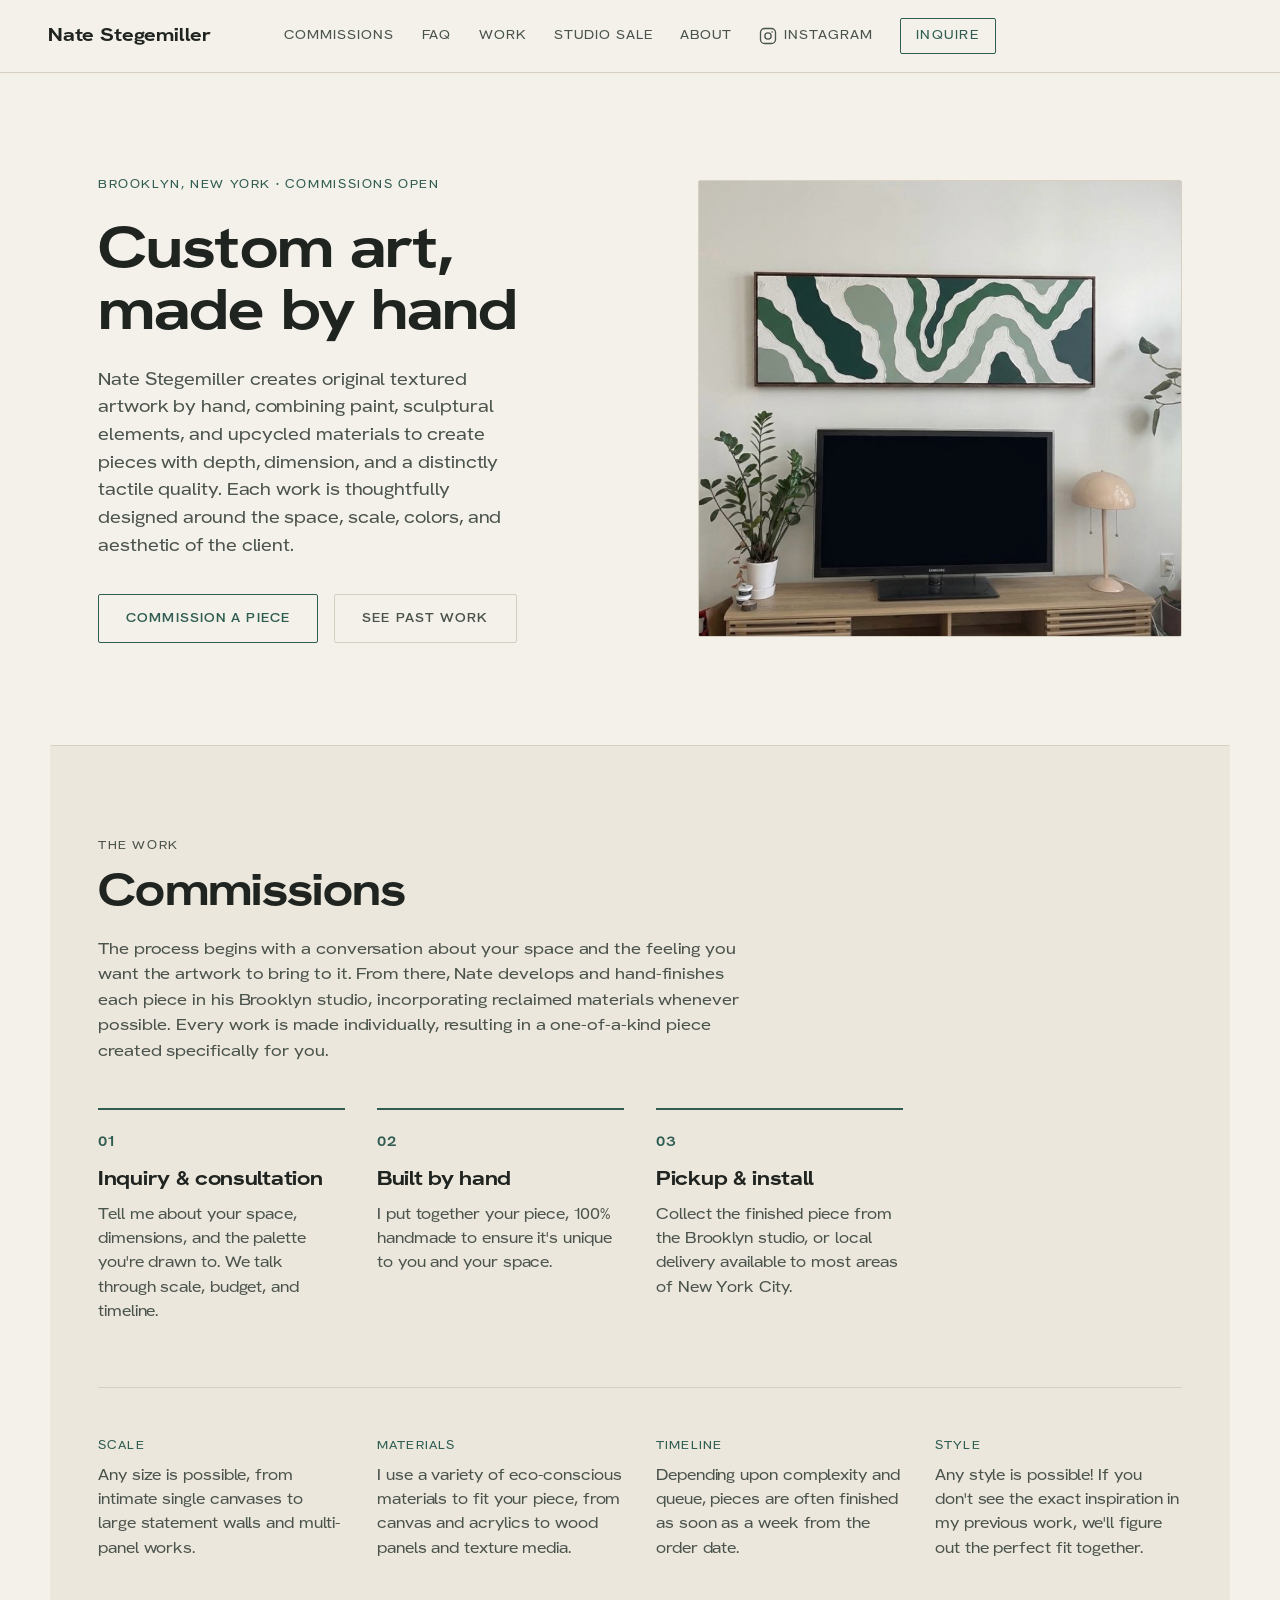
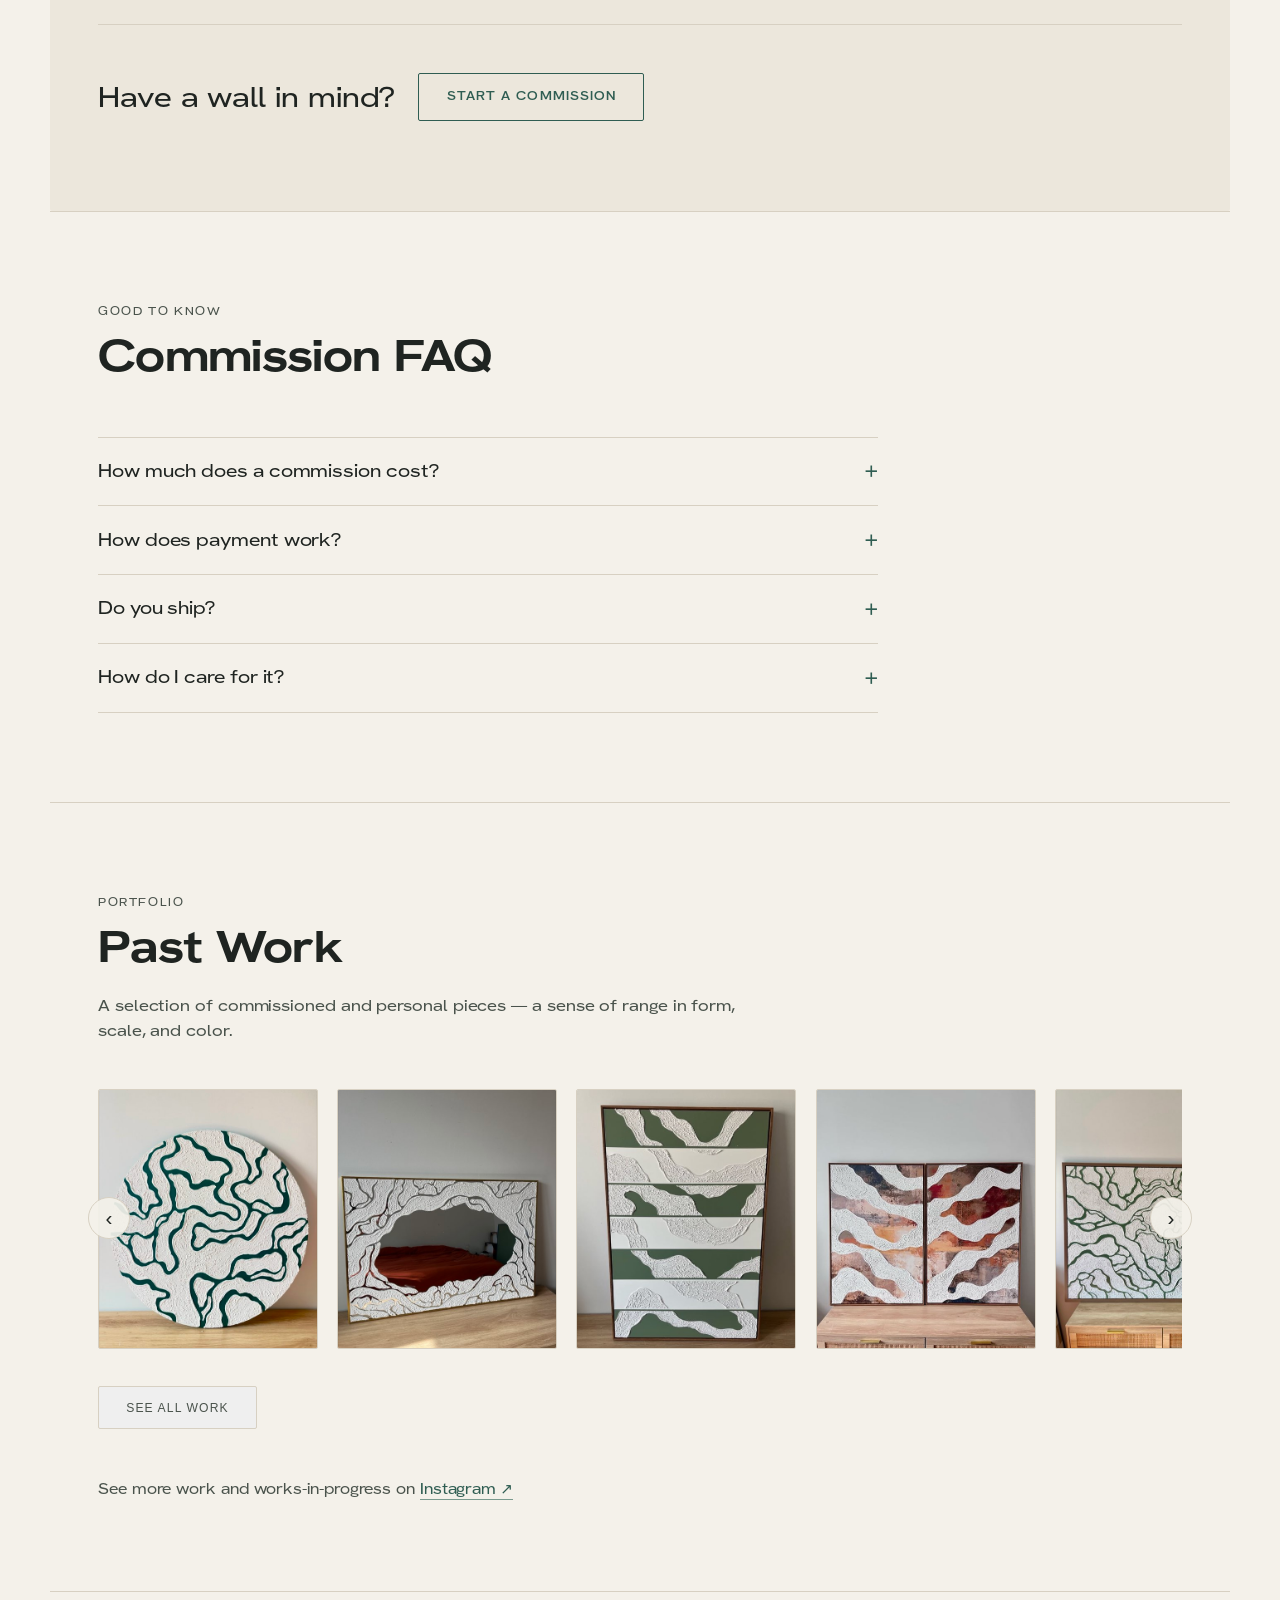
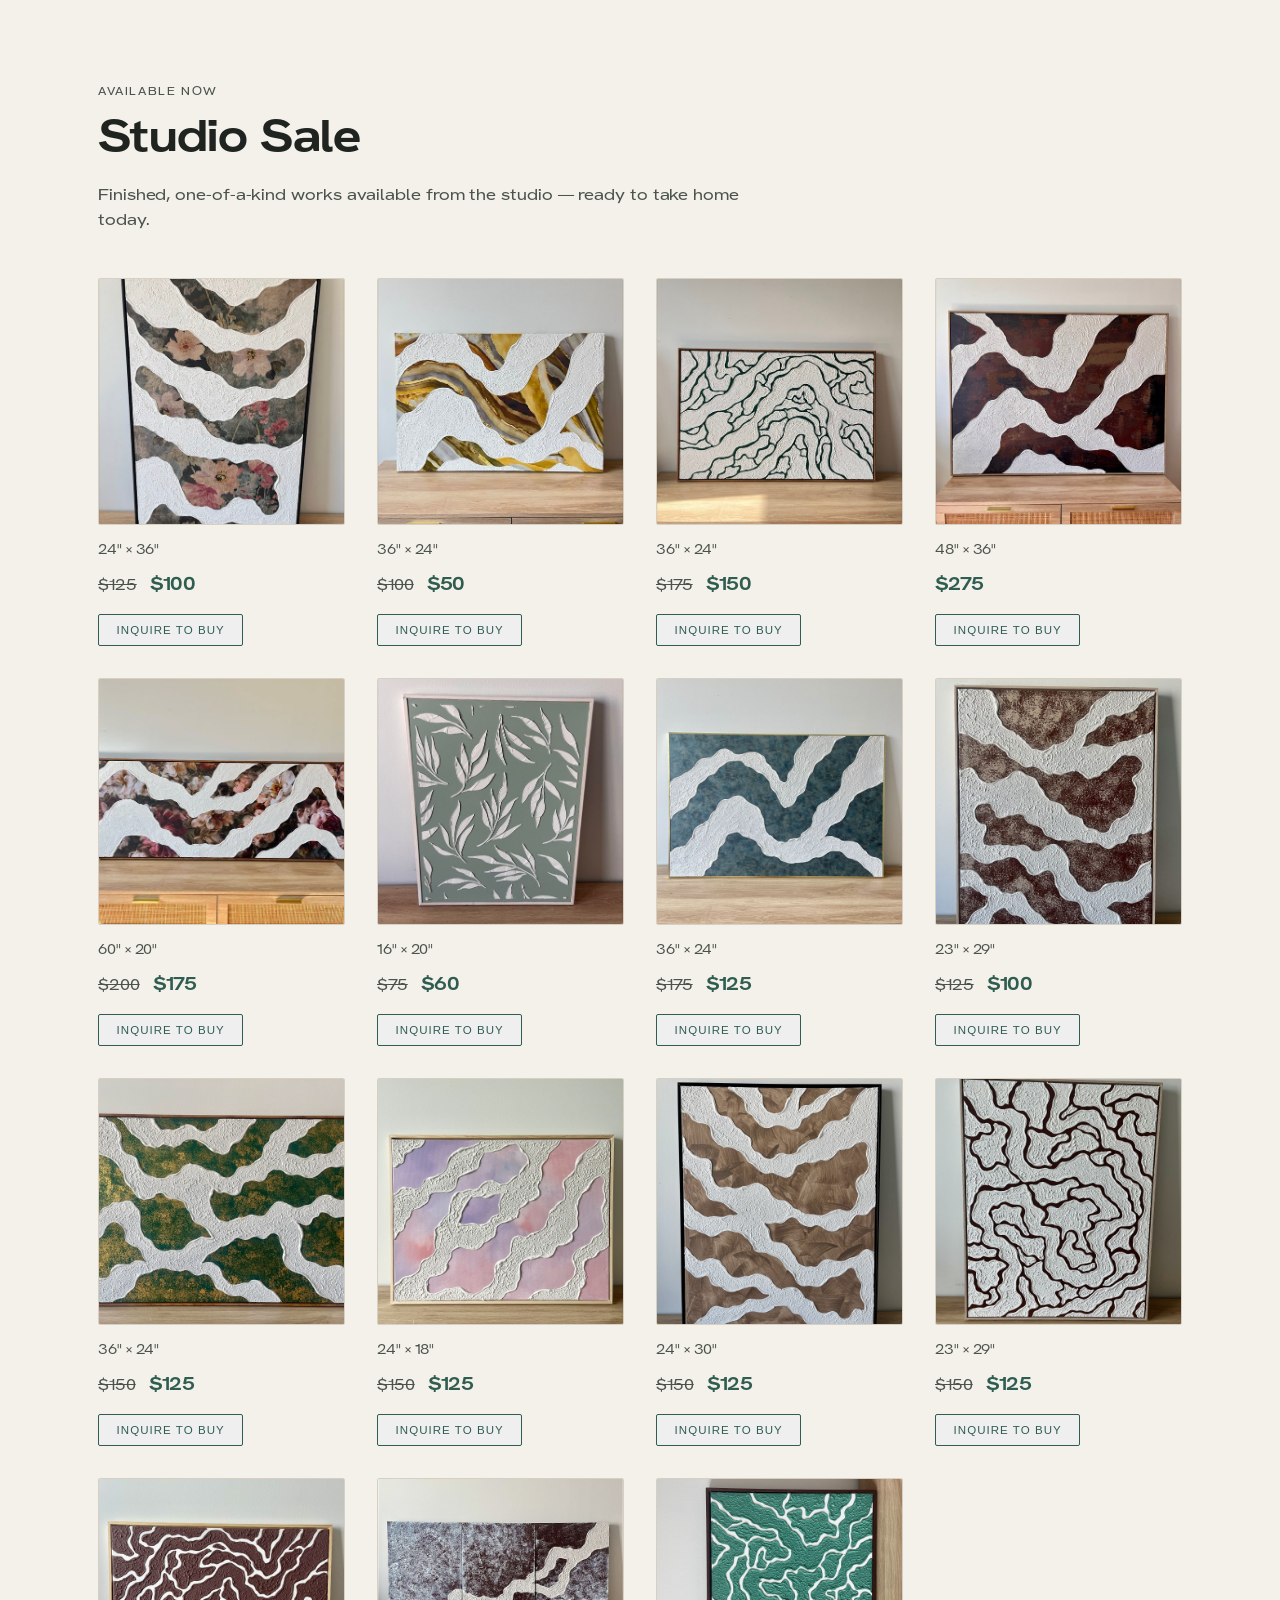
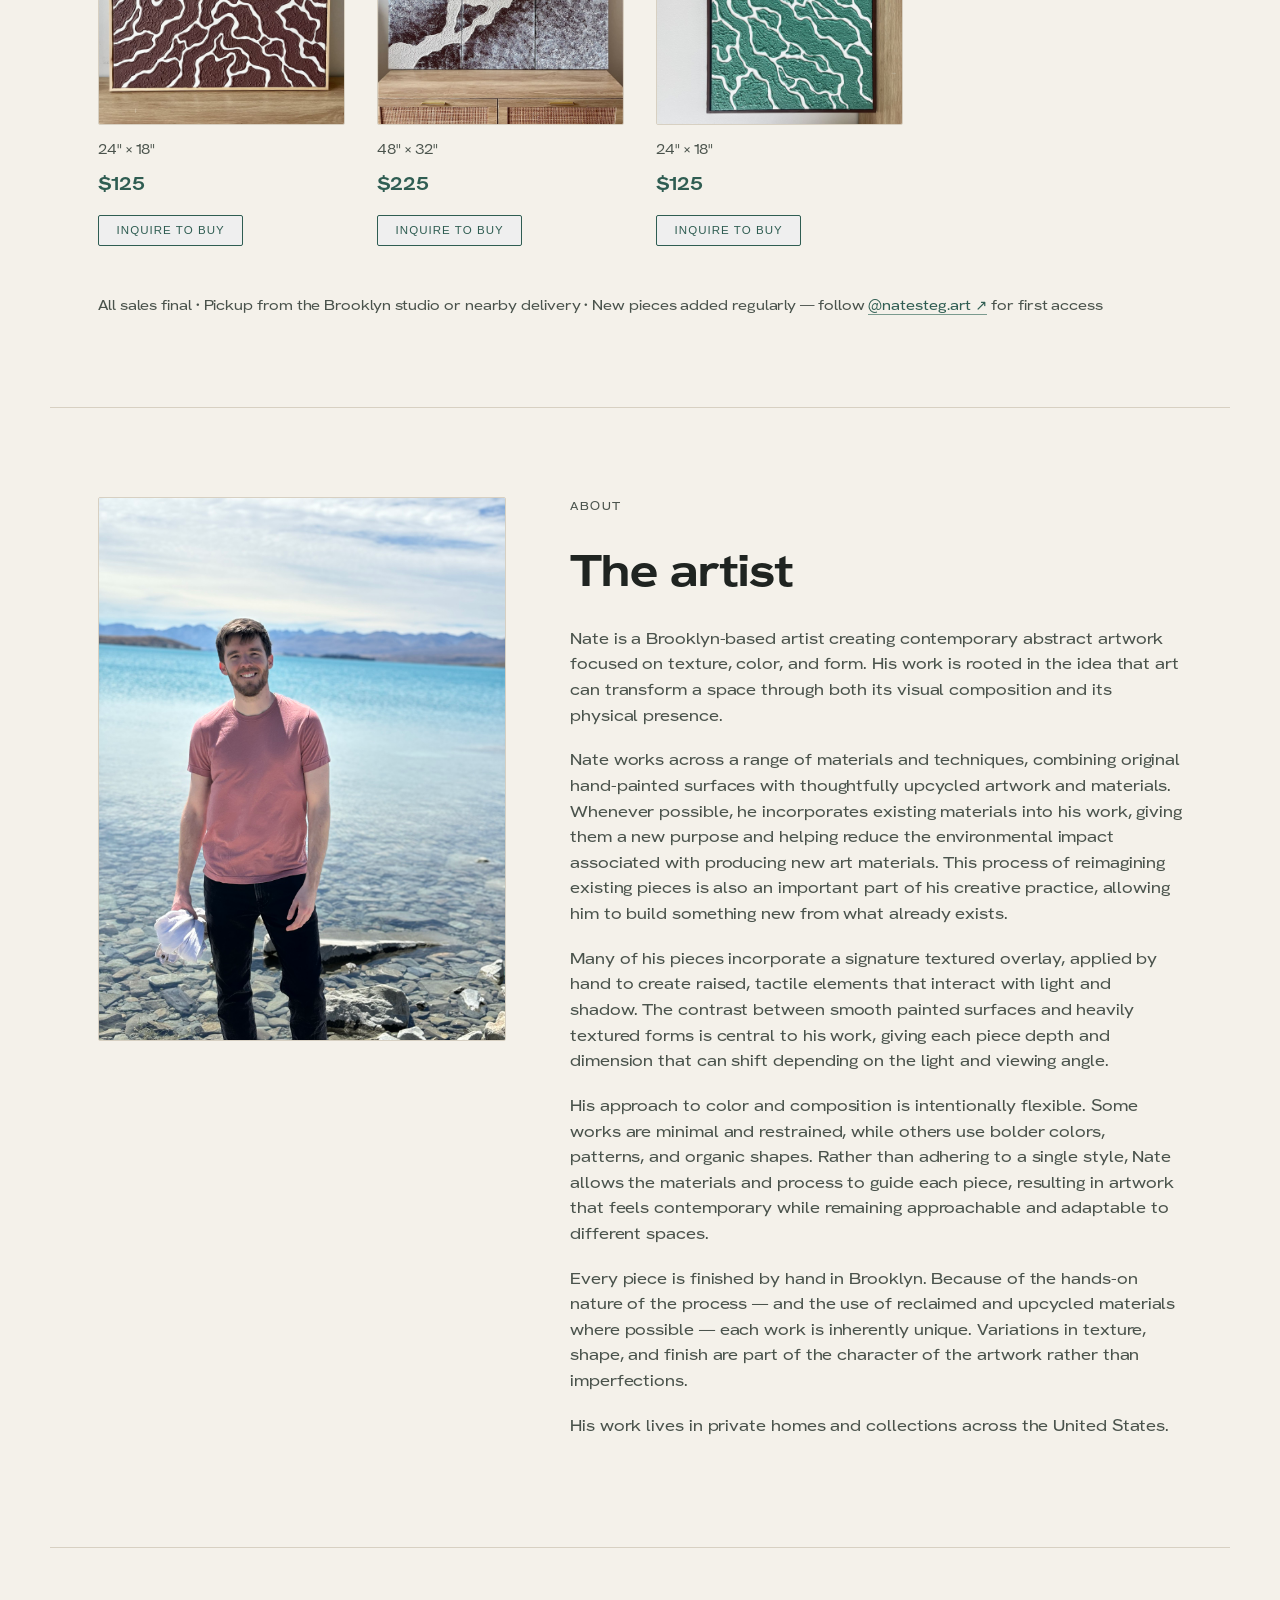
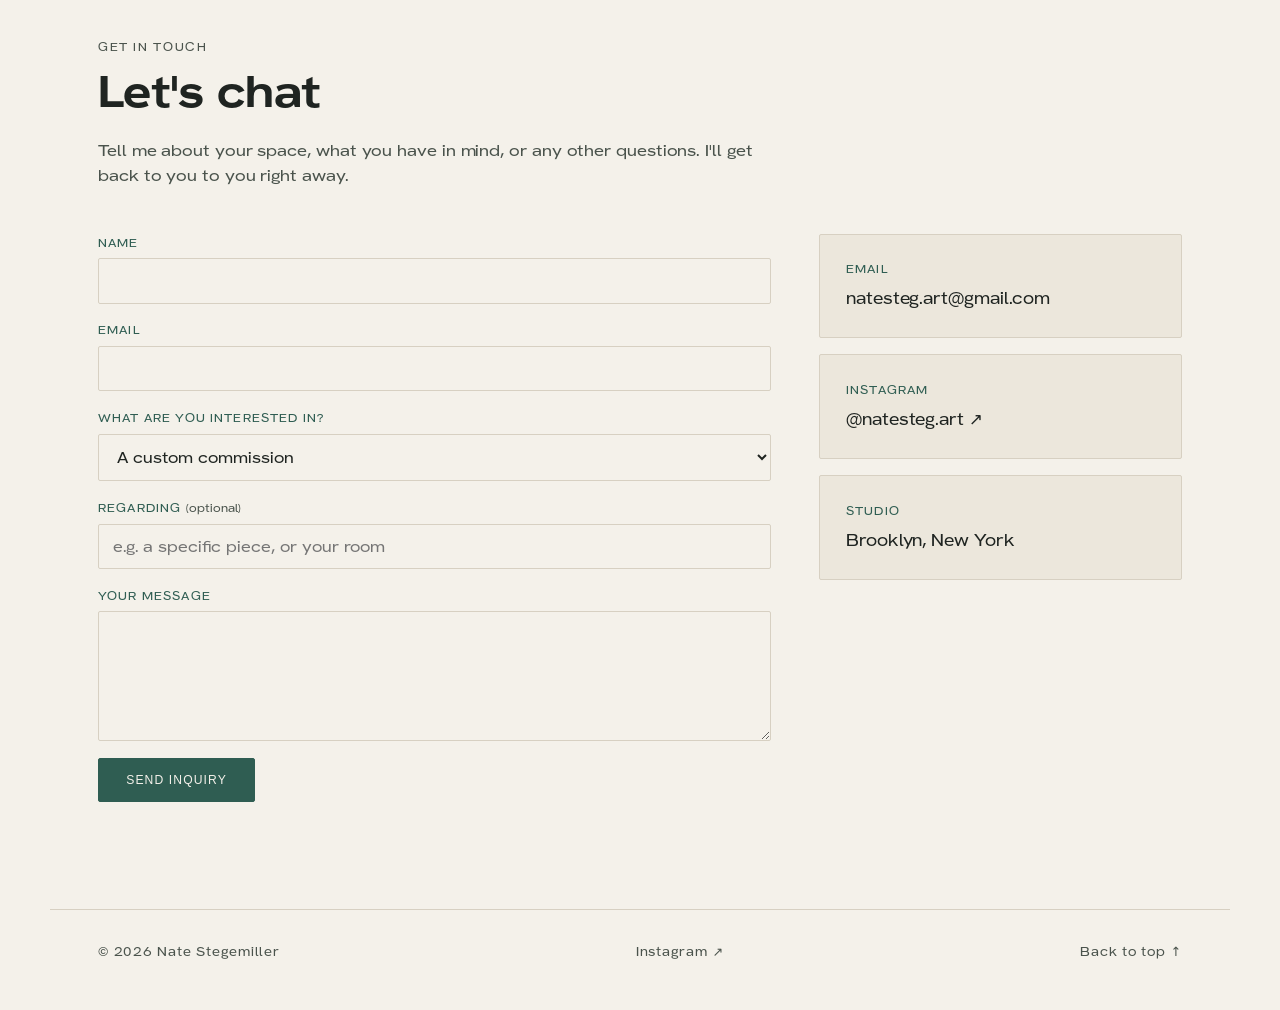
==== commit 1267c3e1: "Daily sync from inventory sheet [skip ci]" ====
--- a/index.html
+++ b/index.html
@@ -196,6 +196,7 @@
         <figure><img src="images/library/d591a1b5ce.jpg" loading="lazy" alt="Relief painting by Nate Stegemiller" /></figure>
         <figure><img src="images/library/063a081408.jpg" loading="lazy" alt="Relief painting by Nate Stegemiller" /></figure>
         <figure><img src="images/library/83824ca6b2.jpg" loading="lazy" alt="Relief painting by Nate Stegemiller" /></figure>
+        <figure><img src="images/library/dc8af8b1e2.jpg" loading="lazy" alt="Relief painting by Nate Stegemiller" /></figure>
         <!-- GALLERY:END -->
         </div>
         <button class="car-arrow car-next" id="gallery-next" type="button" aria-label="Scroll right">›</button>
@@ -287,8 +288,8 @@
           </figure>
           <div class="sale-info">
             <p class="sale-meta">36" × 24"</p>
-            <p class="sale-price"><span class="was">$175</span> <span class="now">$150</span></p>
-            <button type="button" class="btn btn-sm js-buy" data-piece="Studio Sale · piece #79 ($150)">Inquire to buy</button>
+            <p class="sale-price"><span class="was">$175</span> <span class="now">$125</span></p>
+            <button type="button" class="btn btn-sm js-buy" data-piece="Studio Sale · piece #79 ($125)">Inquire to buy</button>
           </div>
         </article>
         <article class="sale-item">
@@ -296,67 +297,67 @@
             <img src="images/library/bf7b2a6c49.jpg" loading="lazy" alt="Relief painting by Nate Stegemiller" />
           </figure>
           <div class="sale-info">
-            <p class="sale-meta">23 × 29</p>
+            <p class="sale-meta">23" × 29"</p>
+            <p class="sale-price"><span class="was">$125</span> <span class="now">$100</span></p>
+            <button type="button" class="btn btn-sm js-buy" data-piece="Studio Sale · piece # ($100)">Inquire to buy</button>
+          </div>
+        </article>
+        <article class="sale-item">
+          <figure class="artframe square">
+            <img src="images/library/a2e3849e61.jpg" loading="lazy" alt="Relief painting by Nate Stegemiller" />
+          </figure>
+          <div class="sale-info">
+            <p class="sale-meta">36" × 24"</p>
+            <p class="sale-price"><span class="was">$150</span> <span class="now">$125</span></p>
+            <button type="button" class="btn btn-sm js-buy" data-piece="Studio Sale · piece # ($125)">Inquire to buy</button>
+          </div>
+        </article>
+        <article class="sale-item">
+          <figure class="artframe square">
+            <img src="images/library/43d616c68c.jpg" loading="lazy" alt="Relief painting by Nate Stegemiller" />
+          </figure>
+          <div class="sale-info">
+            <p class="sale-meta">24" × 18"</p>
+            <p class="sale-price"><span class="was">$150</span> <span class="now">$125</span></p>
+            <button type="button" class="btn btn-sm js-buy" data-piece="Studio Sale · piece # ($125)">Inquire to buy</button>
+          </div>
+        </article>
+        <article class="sale-item">
+          <figure class="artframe square">
+            <img src="images/library/39d42672f5.jpg" loading="lazy" alt="Relief painting by Nate Stegemiller" />
+          </figure>
+          <div class="sale-info">
+            <p class="sale-meta">24" × 30"</p>
+            <p class="sale-price"><span class="was">$150</span> <span class="now">$125</span></p>
+            <button type="button" class="btn btn-sm js-buy" data-piece="Studio Sale · piece # ($125)">Inquire to buy</button>
+          </div>
+        </article>
+        <article class="sale-item">
+          <figure class="artframe square">
+            <img src="images/library/17406c9444.jpg" loading="lazy" alt="Relief painting by Nate Stegemiller" />
+          </figure>
+          <div class="sale-info">
+            <p class="sale-meta">23" × 29"</p>
+            <p class="sale-price"><span class="was">$150</span> <span class="now">$125</span></p>
+            <button type="button" class="btn btn-sm js-buy" data-piece="Studio Sale · piece # ($125)">Inquire to buy</button>
+          </div>
+        </article>
+        <article class="sale-item">
+          <figure class="artframe square">
+            <img src="images/library/a181caa56d.jpg" loading="lazy" alt="Relief painting by Nate Stegemiller" />
+          </figure>
+          <div class="sale-info">
+            <p class="sale-meta">24" × 18"</p>
             <p class="sale-price"><span class="now">$125</span></p>
             <button type="button" class="btn btn-sm js-buy" data-piece="Studio Sale · piece # ($125)">Inquire to buy</button>
           </div>
         </article>
         <article class="sale-item">
           <figure class="artframe square">
-            <img src="images/library/a2e3849e61.jpg" loading="lazy" alt="Relief painting by Nate Stegemiller" />
-          </figure>
-          <div class="sale-info">
-            <p class="sale-meta">36 × 24</p>
-            <p class="sale-price"><span class="now">$150</span></p>
-            <button type="button" class="btn btn-sm js-buy" data-piece="Studio Sale · piece # ($150)">Inquire to buy</button>
-          </div>
-        </article>
-        <article class="sale-item">
-          <figure class="artframe square">
-            <img src="images/library/43d616c68c.jpg" loading="lazy" alt="Relief painting by Nate Stegemiller" />
-          </figure>
-          <div class="sale-info">
-            <p class="sale-meta">24 × 18</p>
-            <p class="sale-price"><span class="now">$150</span></p>
-            <button type="button" class="btn btn-sm js-buy" data-piece="Studio Sale · piece # ($150)">Inquire to buy</button>
-          </div>
-        </article>
-        <article class="sale-item">
-          <figure class="artframe square">
-            <img src="images/library/39d42672f5.jpg" loading="lazy" alt="Relief painting by Nate Stegemiller" />
-          </figure>
-          <div class="sale-info">
-            <p class="sale-meta">24 × 30</p>
-            <p class="sale-price"><span class="now">$150</span></p>
-            <button type="button" class="btn btn-sm js-buy" data-piece="Studio Sale · piece # ($150)">Inquire to buy</button>
-          </div>
-        </article>
-        <article class="sale-item">
-          <figure class="artframe square">
-            <img src="images/library/17406c9444.jpg" loading="lazy" alt="Relief painting by Nate Stegemiller" />
-          </figure>
-          <div class="sale-info">
-            <p class="sale-meta">23 × 29</p>
-            <p class="sale-price"><span class="now">$150</span></p>
-            <button type="button" class="btn btn-sm js-buy" data-piece="Studio Sale · piece # ($150)">Inquire to buy</button>
-          </div>
-        </article>
-        <article class="sale-item">
-          <figure class="artframe square">
-            <img src="images/library/a181caa56d.jpg" loading="lazy" alt="Relief painting by Nate Stegemiller" />
-          </figure>
-          <div class="sale-info">
-            <p class="sale-meta">24 × 18</p>
-            <p class="sale-price"><span class="now">$125</span></p>
-            <button type="button" class="btn btn-sm js-buy" data-piece="Studio Sale · piece # ($125)">Inquire to buy</button>
-          </div>
-        </article>
-        <article class="sale-item">
-          <figure class="artframe square">
             <img src="images/library/5a83398cf9.jpg" loading="lazy" alt="Relief painting by Nate Stegemiller" />
           </figure>
           <div class="sale-info">
-            <p class="sale-meta">48 × 32</p>
+            <p class="sale-meta">48" × 32"</p>
             <p class="sale-price"><span class="now">$225</span></p>
             <button type="button" class="btn btn-sm js-buy" data-piece="Studio Sale · piece # ($225)">Inquire to buy</button>
           </div>
@@ -366,7 +367,7 @@
             <img src="images/library/11758ececa.jpg" loading="lazy" alt="Relief painting by Nate Stegemiller" />
           </figure>
           <div class="sale-info">
-            <p class="sale-meta">24 × 18</p>
+            <p class="sale-meta">24" × 18"</p>
             <p class="sale-price"><span class="now">$125</span></p>
             <button type="button" class="btn btn-sm js-buy" data-piece="Studio Sale · piece # ($125)">Inquire to buy</button>
           </div>
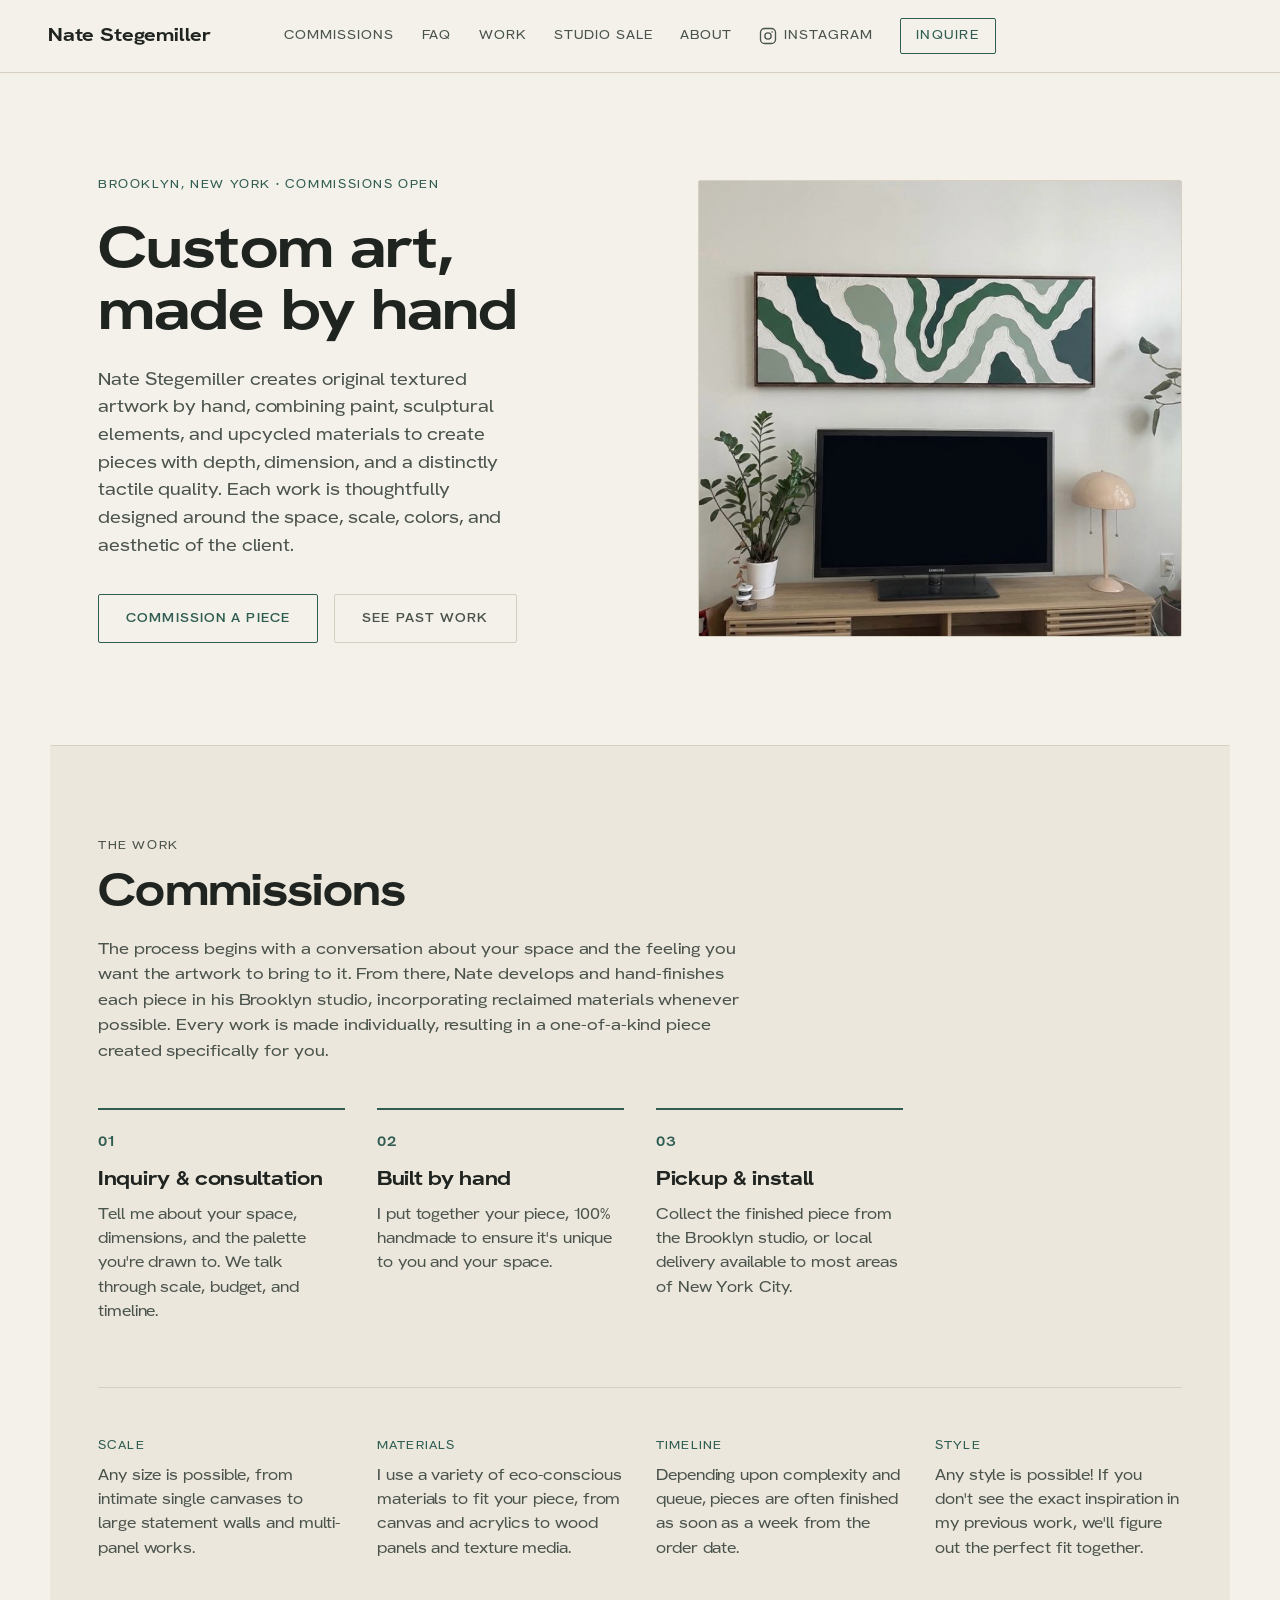
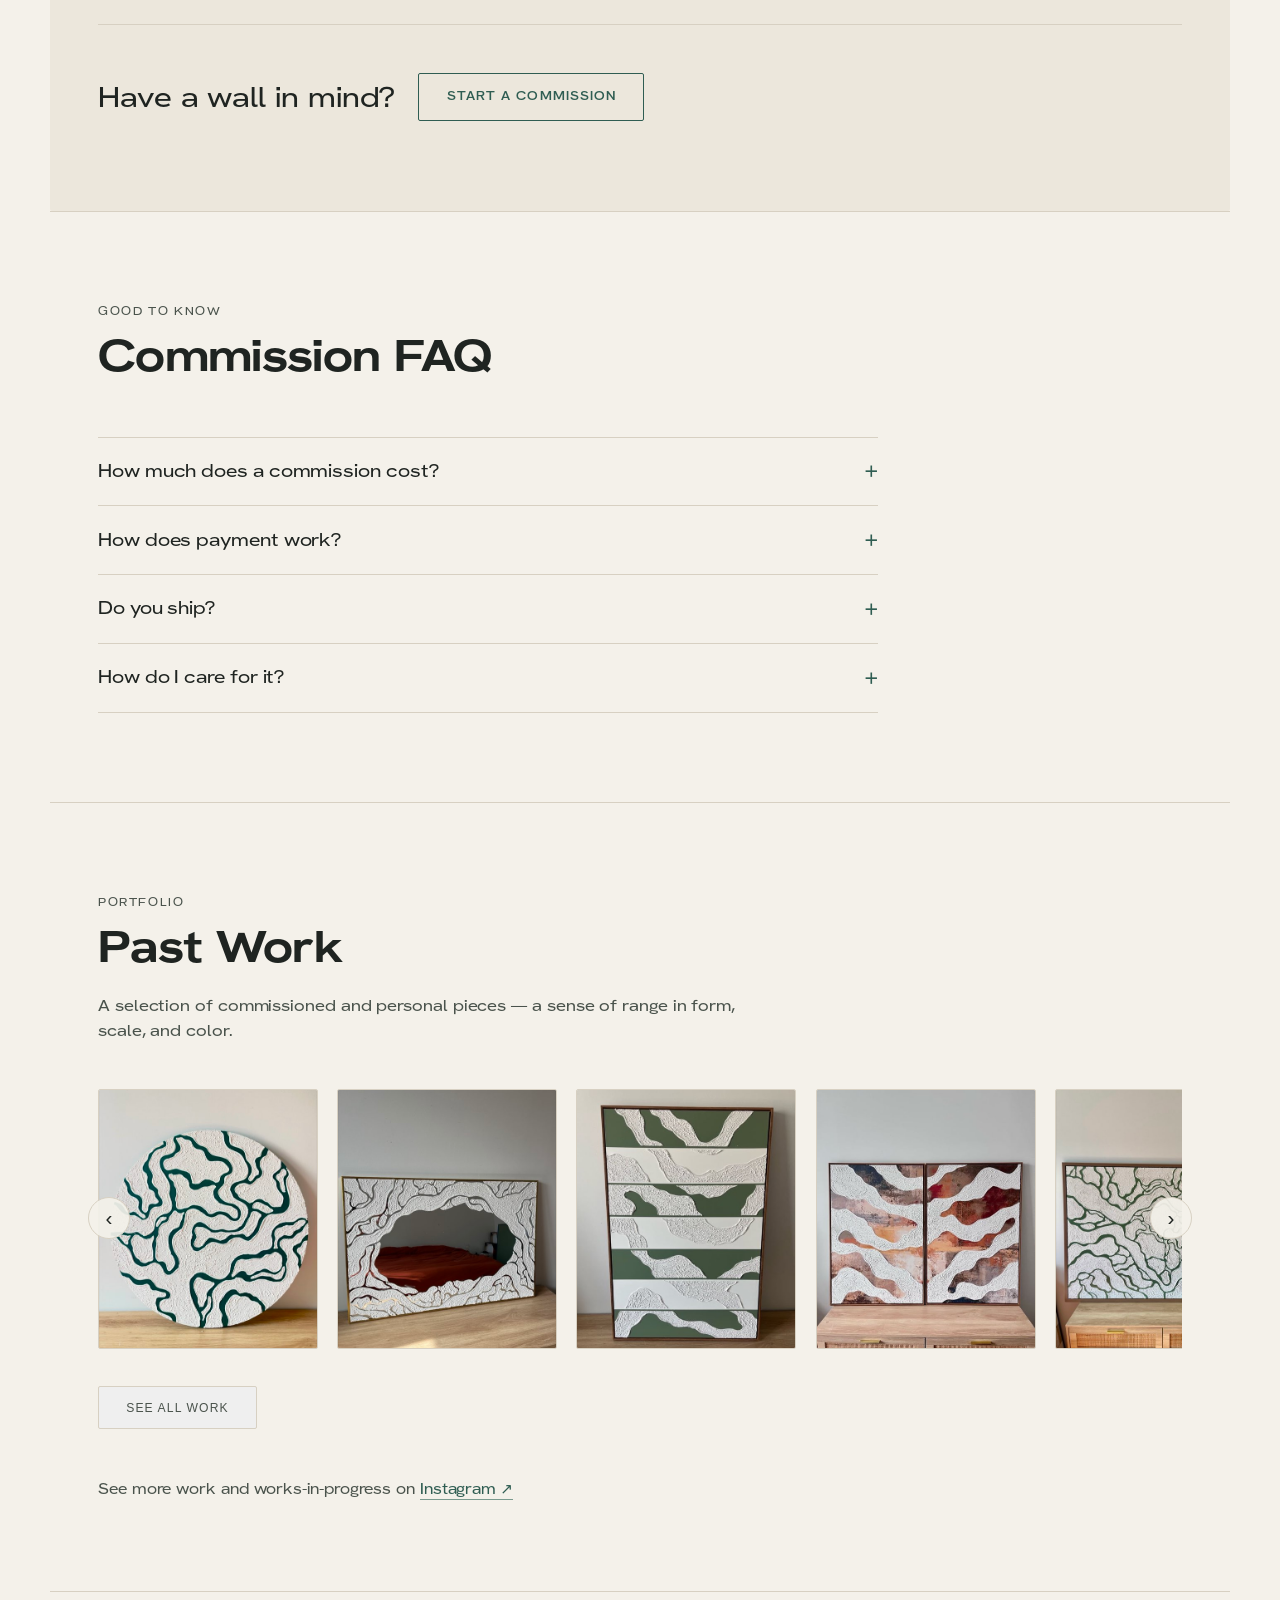
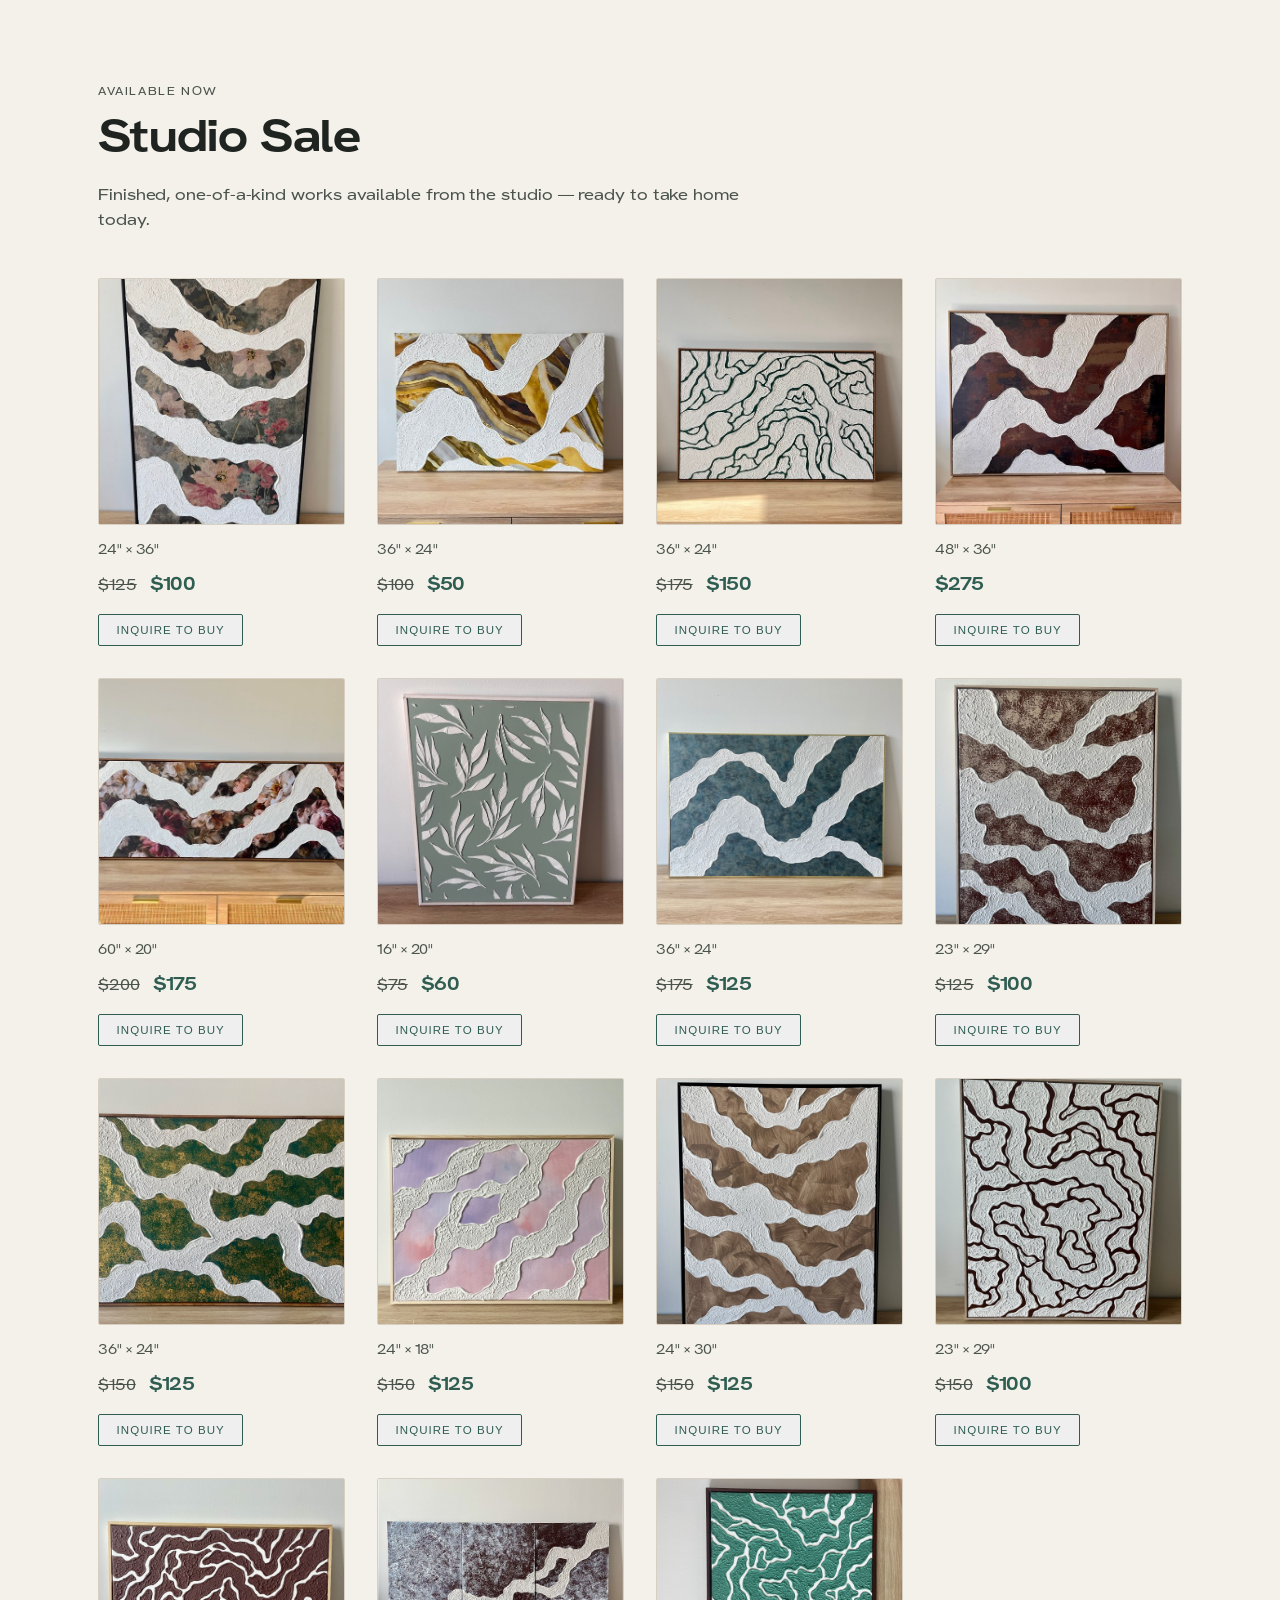
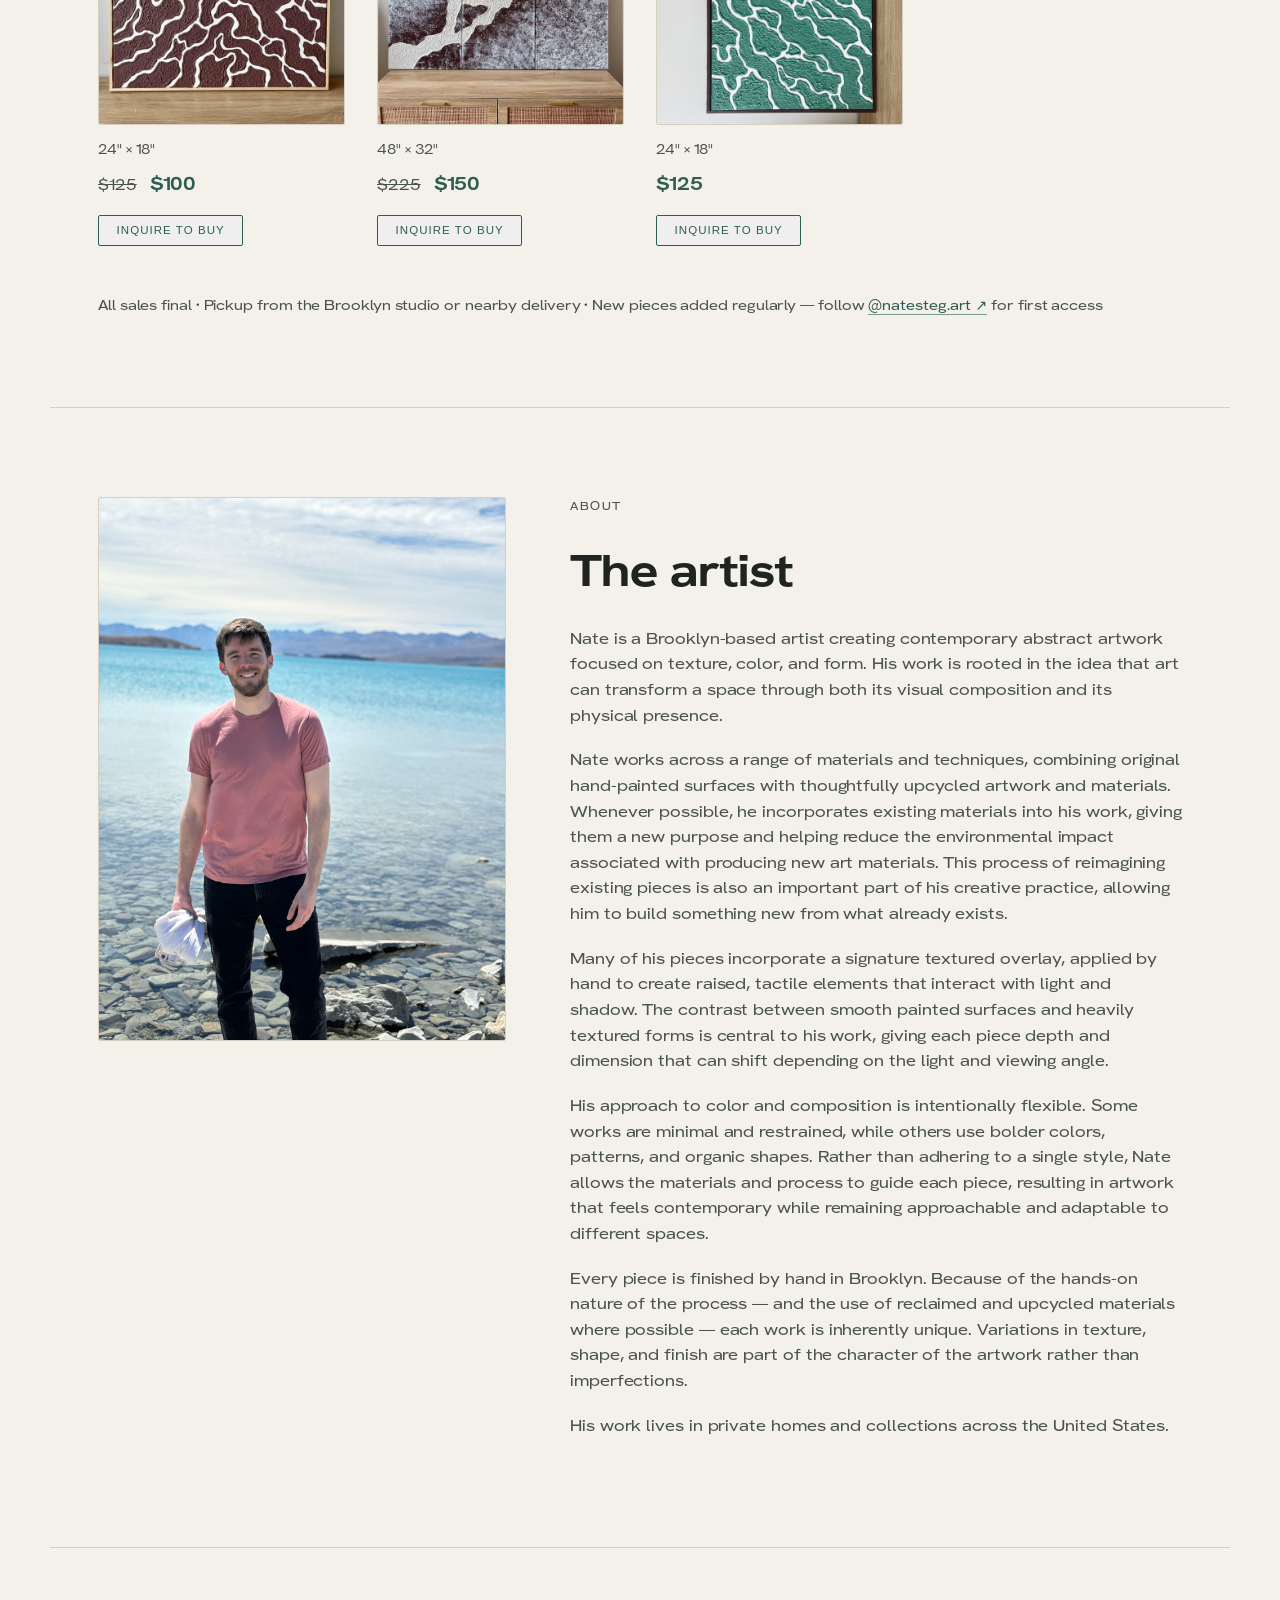
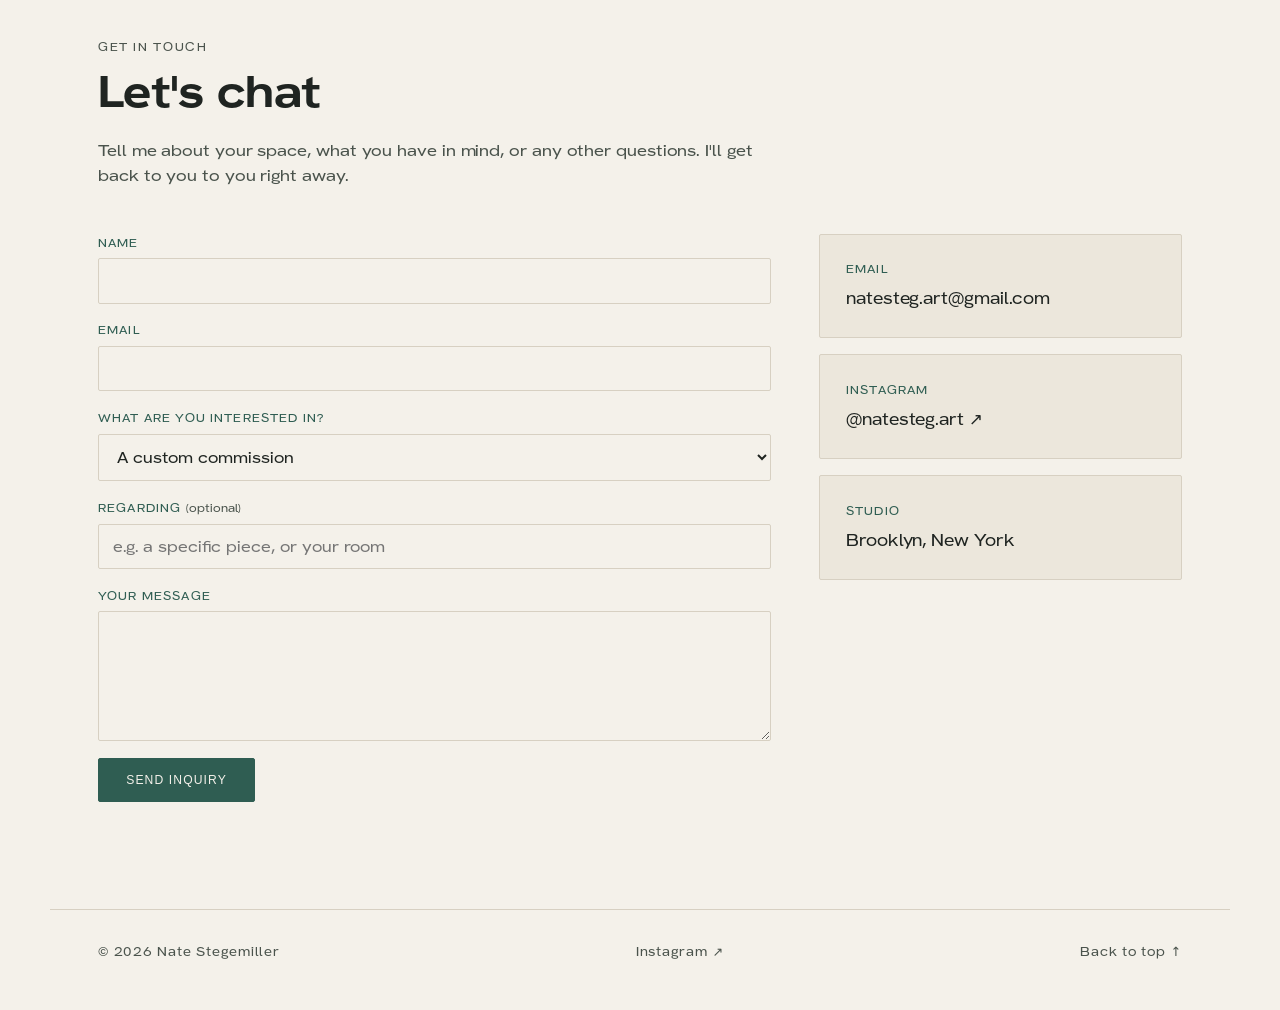
==== commit ffdfe5e4: "Daily sync from inventory sheet [skip ci]" ====
--- a/index.html
+++ b/index.html
@@ -197,6 +197,8 @@
         <figure><img src="images/library/063a081408.jpg" loading="lazy" alt="Relief painting by Nate Stegemiller" /></figure>
         <figure><img src="images/library/83824ca6b2.jpg" loading="lazy" alt="Relief painting by Nate Stegemiller" /></figure>
         <figure><img src="images/library/dc8af8b1e2.jpg" loading="lazy" alt="Relief painting by Nate Stegemiller" /></figure>
+        <figure><img src="images/library/ae4bea51e2.jpg" loading="lazy" alt="Relief painting by Nate Stegemiller" /></figure>
+        <figure><img src="images/library/dce5d38ef5.jpg" loading="lazy" alt="Relief painting by Nate Stegemiller" /></figure>
         <!-- GALLERY:END -->
         </div>
         <button class="car-arrow car-next" id="gallery-next" type="button" aria-label="Scroll right">›</button>
@@ -338,8 +340,8 @@
           </figure>
           <div class="sale-info">
             <p class="sale-meta">23" × 29"</p>
-            <p class="sale-price"><span class="was">$150</span> <span class="now">$125</span></p>
-            <button type="button" class="btn btn-sm js-buy" data-piece="Studio Sale · piece # ($125)">Inquire to buy</button>
+            <p class="sale-price"><span class="was">$150</span> <span class="now">$100</span></p>
+            <button type="button" class="btn btn-sm js-buy" data-piece="Studio Sale · piece # ($100)">Inquire to buy</button>
           </div>
         </article>
         <article class="sale-item">
@@ -348,8 +350,8 @@
           </figure>
           <div class="sale-info">
             <p class="sale-meta">24" × 18"</p>
-            <p class="sale-price"><span class="now">$125</span></p>
-            <button type="button" class="btn btn-sm js-buy" data-piece="Studio Sale · piece # ($125)">Inquire to buy</button>
+            <p class="sale-price"><span class="was">$125</span> <span class="now">$100</span></p>
+            <button type="button" class="btn btn-sm js-buy" data-piece="Studio Sale · piece # ($100)">Inquire to buy</button>
           </div>
         </article>
         <article class="sale-item">
@@ -358,8 +360,8 @@
           </figure>
           <div class="sale-info">
             <p class="sale-meta">48" × 32"</p>
-            <p class="sale-price"><span class="now">$225</span></p>
-            <button type="button" class="btn btn-sm js-buy" data-piece="Studio Sale · piece # ($225)">Inquire to buy</button>
+            <p class="sale-price"><span class="was">$225</span> <span class="now">$150</span></p>
+            <button type="button" class="btn btn-sm js-buy" data-piece="Studio Sale · piece # ($150)">Inquire to buy</button>
           </div>
         </article>
         <article class="sale-item">
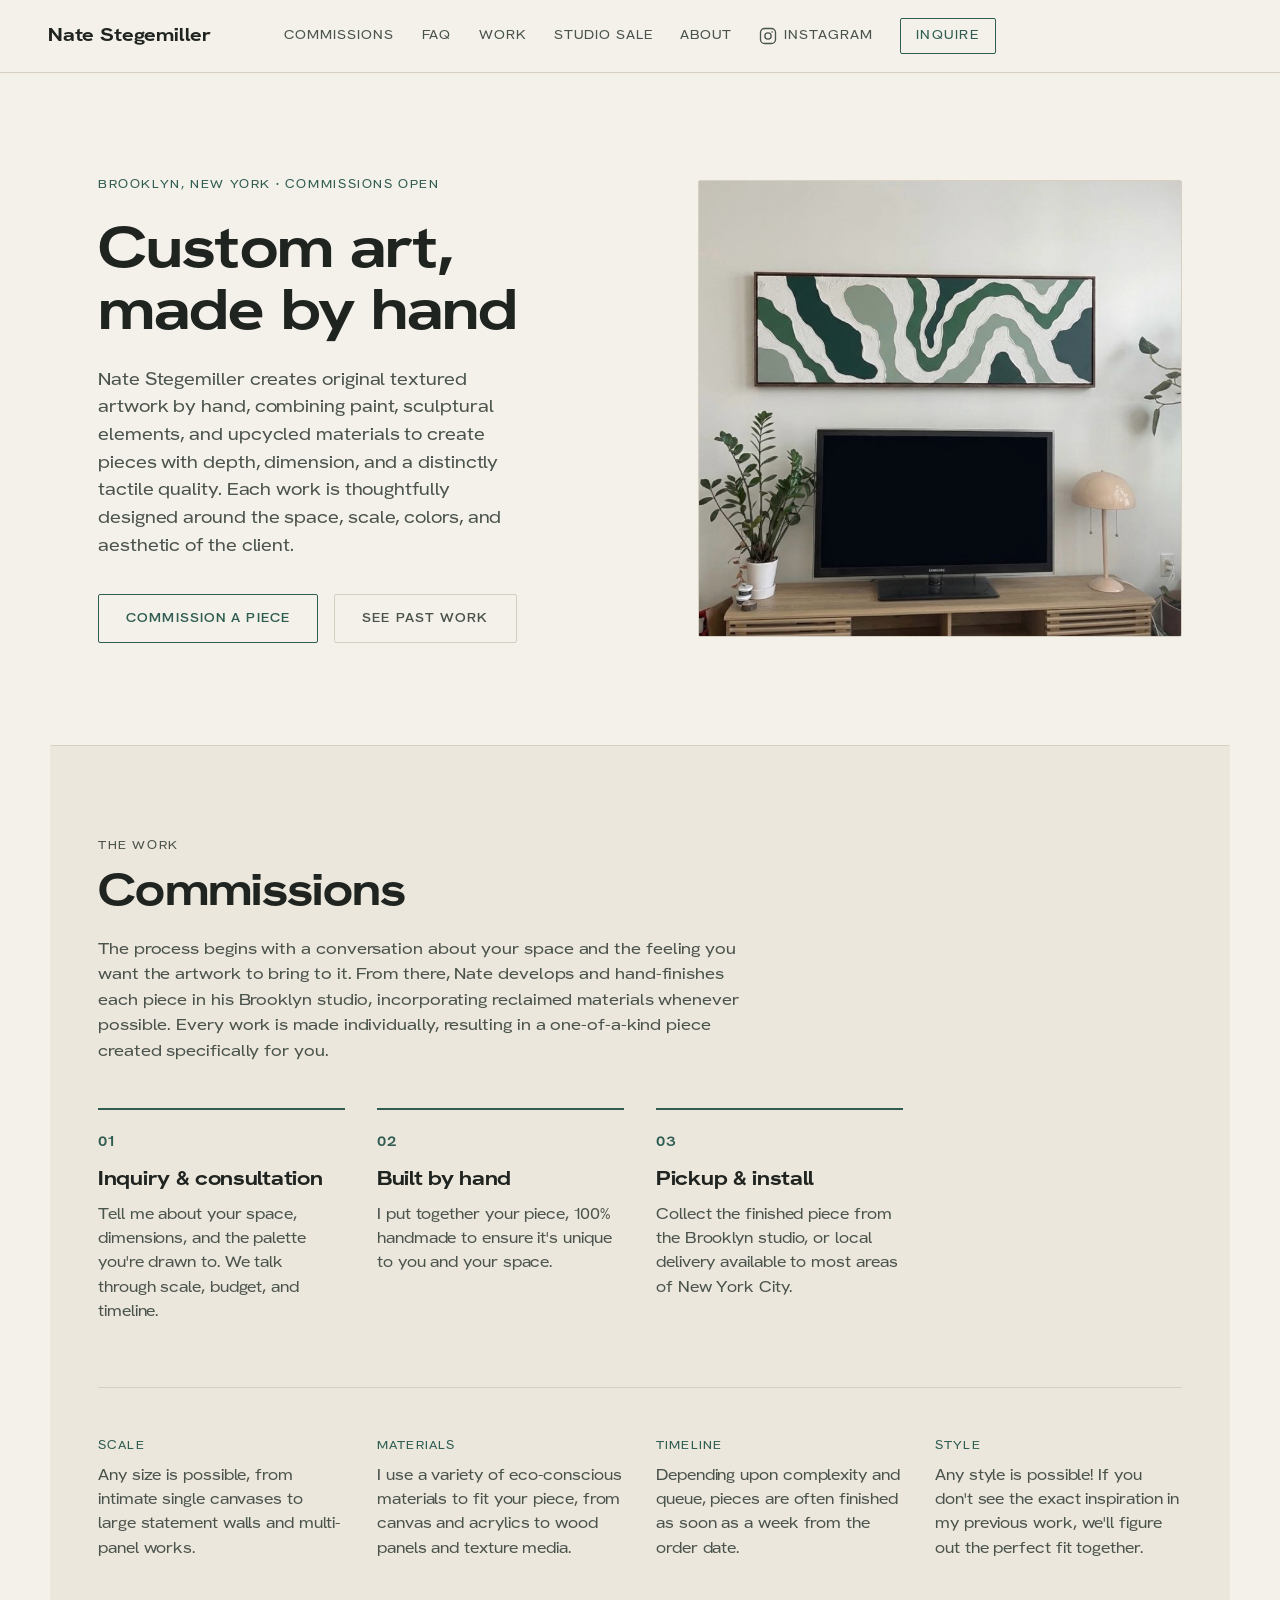
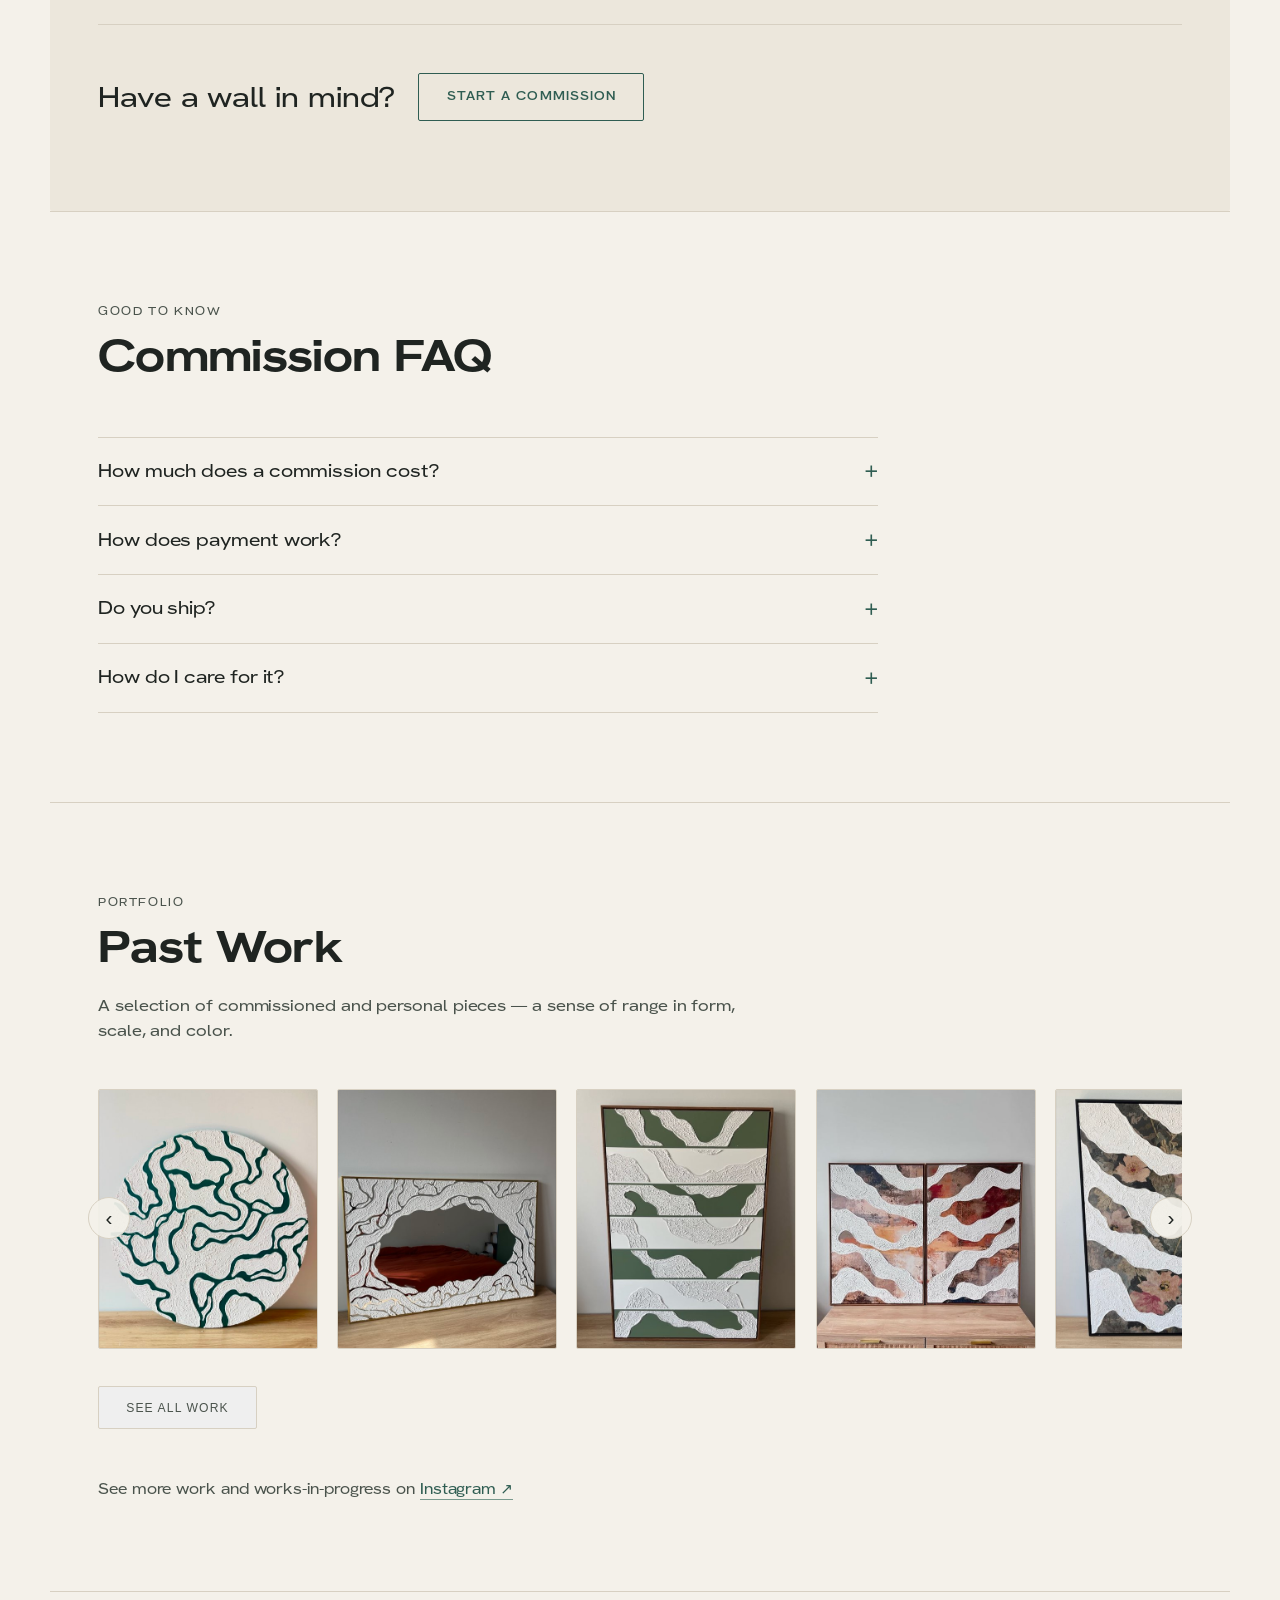
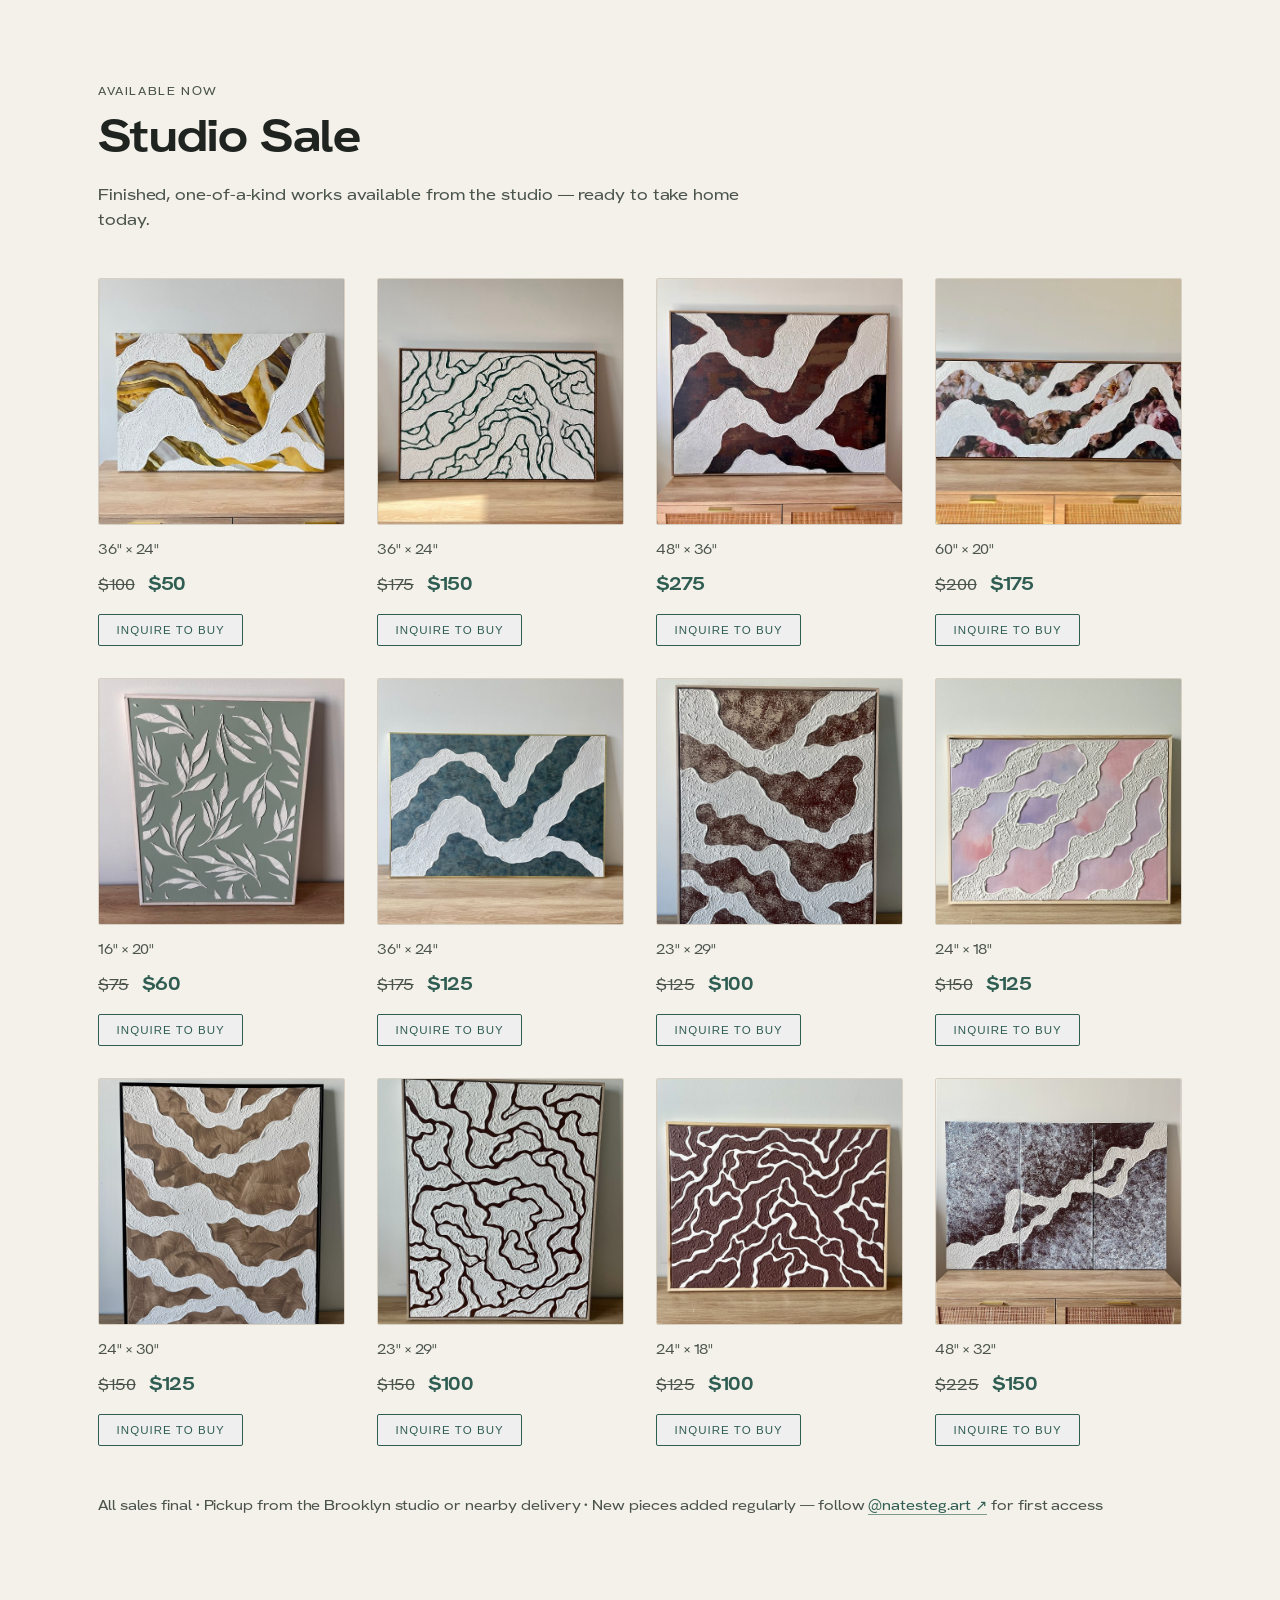
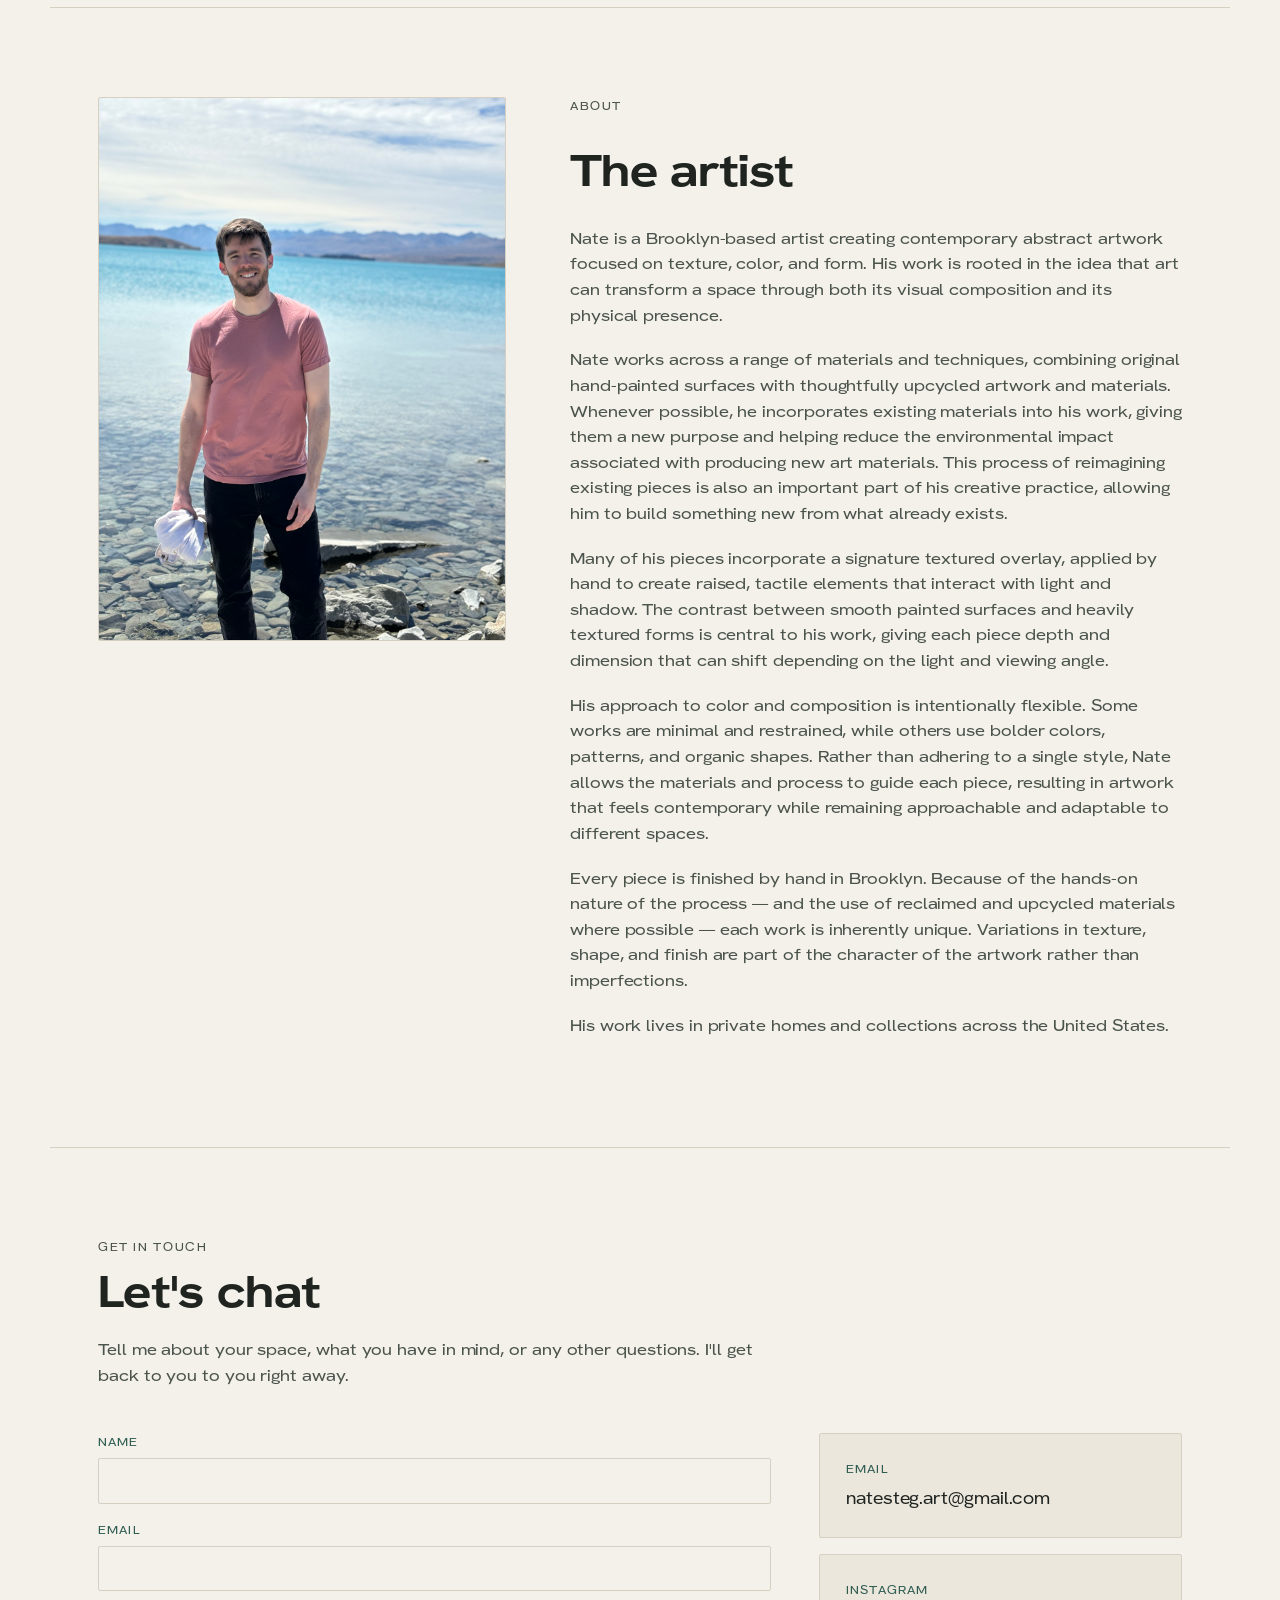
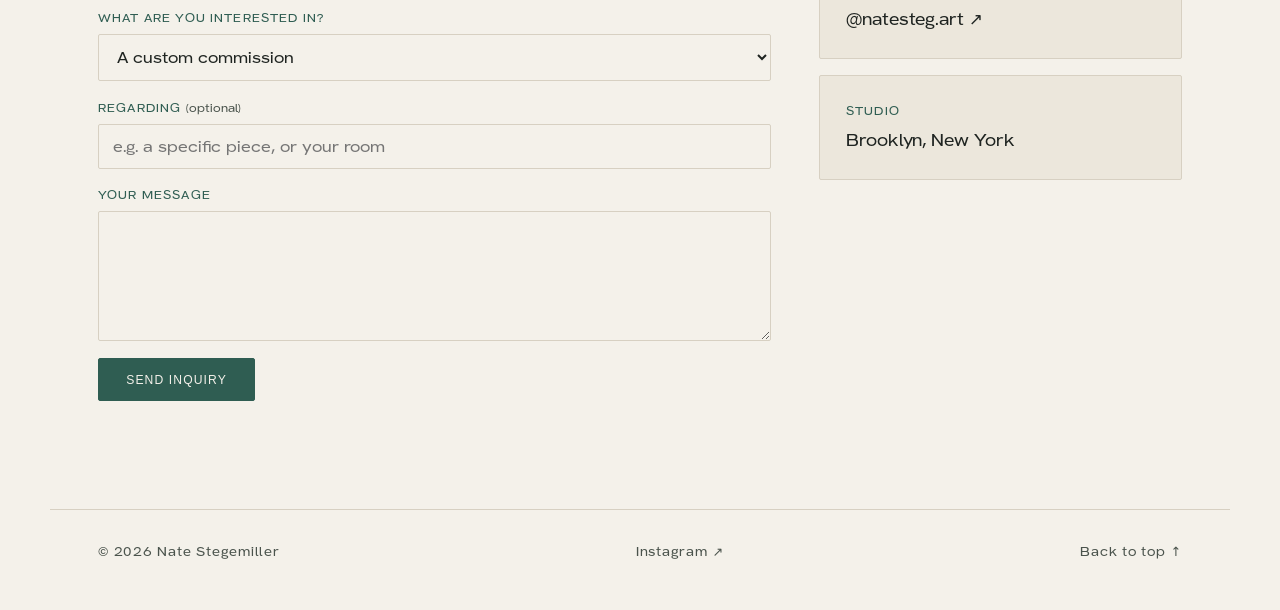
==== commit 707f2767: "Daily sync from inventory sheet [skip ci]" ====
--- a/index.html
+++ b/index.html
@@ -3,6 +3,15 @@
 <head>
   <meta charset="UTF-8" />
   <meta name="viewport" content="width=device-width, initial-scale=1.0" />
+
+  <!-- Google Analytics (GA4) -->
+  <script async src="https://www.googletagmanager.com/gtag/js?id=G-N9CTTLQEKF"></script>
+  <script>
+    window.dataLayer = window.dataLayer || [];
+    function gtag(){dataLayer.push(arguments);}
+    gtag('js', new Date());
+    gtag('config', 'G-N9CTTLQEKF');
+  </script>
   <title>Nate Stegemiller — Commissioned Relief Paintings</title>
   <meta name="description" content="Nate Stegemiller is a Brooklyn-based artist creating custom, handmade textured relief paintings on commission — built to your space, scale, and palette." />
   <link rel="stylesheet" href="css/style.css" />
@@ -144,6 +153,7 @@
         <figure><img src="images/catalog/04.jpg" loading="lazy" alt="Relief painting by Nate Stegemiller" /></figure>
         <figure><img src="images/catalog/05.jpg" loading="lazy" alt="Relief painting by Nate Stegemiller" /></figure>
         <figure><img src="images/catalog/06.jpg" loading="lazy" alt="Relief painting by Nate Stegemiller" /></figure>
+        <figure><img src="images/catalog/07.jpg" loading="lazy" alt="Relief painting by Nate Stegemiller" /></figure>
         <figure><img src="images/catalog/10.jpg" loading="lazy" alt="Relief painting by Nate Stegemiller" /></figure>
         <figure><img src="images/catalog/12.jpg" loading="lazy" alt="Relief painting by Nate Stegemiller" /></figure>
         <figure><img src="images/catalog/13.jpg" loading="lazy" alt="Relief painting by Nate Stegemiller" /></figure>
@@ -193,12 +203,14 @@
         <figure><img src="images/catalog/77.jpg" loading="lazy" alt="Relief painting by Nate Stegemiller" /></figure>
         <figure><img src="images/catalog/78.jpg" loading="lazy" alt="Relief painting by Nate Stegemiller" /></figure>
         <figure><img src="images/library/83.jpg" loading="lazy" alt="Relief painting by Nate Stegemiller" /></figure>
-        <figure><img src="images/library/d591a1b5ce.jpg" loading="lazy" alt="Relief painting by Nate Stegemiller" /></figure>
-        <figure><img src="images/library/063a081408.jpg" loading="lazy" alt="Relief painting by Nate Stegemiller" /></figure>
-        <figure><img src="images/library/83824ca6b2.jpg" loading="lazy" alt="Relief painting by Nate Stegemiller" /></figure>
-        <figure><img src="images/library/dc8af8b1e2.jpg" loading="lazy" alt="Relief painting by Nate Stegemiller" /></figure>
-        <figure><img src="images/library/ae4bea51e2.jpg" loading="lazy" alt="Relief painting by Nate Stegemiller" /></figure>
-        <figure><img src="images/library/dce5d38ef5.jpg" loading="lazy" alt="Relief painting by Nate Stegemiller" /></figure>
+        <figure><img src="images/library/88.jpg" loading="lazy" alt="Relief painting by Nate Stegemiller" /></figure>
+        <figure><img src="images/library/90.jpg" loading="lazy" alt="Relief painting by Nate Stegemiller" /></figure>
+        <figure><img src="images/library/91.jpg" loading="lazy" alt="Relief painting by Nate Stegemiller" /></figure>
+        <figure><img src="images/library/92.jpg" loading="lazy" alt="Relief painting by Nate Stegemiller" /></figure>
+        <figure><img src="images/library/98.jpg" loading="lazy" alt="Relief painting by Nate Stegemiller" /></figure>
+        <figure><img src="images/library/99.jpg" loading="lazy" alt="Relief painting by Nate Stegemiller" /></figure>
+        <figure><img src="images/library/100.jpg" loading="lazy" alt="Relief painting by Nate Stegemiller" /></figure>
+        <figure><img src="images/library/101.jpg" loading="lazy" alt="Relief painting by Nate Stegemiller" /></figure>
         <!-- GALLERY:END -->
         </div>
         <button class="car-arrow car-next" id="gallery-next" type="button" aria-label="Scroll right">›</button>
@@ -226,16 +238,6 @@
         <!-- SALE:START -->
         <article class="sale-item">
           <figure class="artframe square">
-            <img src="images/catalog/07.jpg" loading="lazy" alt="Relief painting by Nate Stegemiller" />
-          </figure>
-          <div class="sale-info">
-            <p class="sale-meta">24" × 36"</p>
-            <p class="sale-price"><span class="was">$125</span> <span class="now">$100</span></p>
-            <button type="button" class="btn btn-sm js-buy" data-piece="Studio Sale · piece #7 ($100)">Inquire to buy</button>
-          </div>
-        </article>
-        <article class="sale-item">
-          <figure class="artframe square">
             <img src="images/catalog/09.jpg" loading="lazy" alt="Relief painting by Nate Stegemiller" />
           </figure>
           <div class="sale-info">
@@ -296,82 +298,62 @@
         </article>
         <article class="sale-item">
           <figure class="artframe square">
-            <img src="images/library/bf7b2a6c49.jpg" loading="lazy" alt="Relief painting by Nate Stegemiller" />
+            <img src="images/library/89.jpg" loading="lazy" alt="Relief painting by Nate Stegemiller" />
           </figure>
           <div class="sale-info">
             <p class="sale-meta">23" × 29"</p>
             <p class="sale-price"><span class="was">$125</span> <span class="now">$100</span></p>
-            <button type="button" class="btn btn-sm js-buy" data-piece="Studio Sale · piece # ($100)">Inquire to buy</button>
-          </div>
-        </article>
-        <article class="sale-item">
-          <figure class="artframe square">
-            <img src="images/library/a2e3849e61.jpg" loading="lazy" alt="Relief painting by Nate Stegemiller" />
-          </figure>
-          <div class="sale-info">
-            <p class="sale-meta">36" × 24"</p>
-            <p class="sale-price"><span class="was">$150</span> <span class="now">$125</span></p>
-            <button type="button" class="btn btn-sm js-buy" data-piece="Studio Sale · piece # ($125)">Inquire to buy</button>
-          </div>
-        </article>
-        <article class="sale-item">
-          <figure class="artframe square">
-            <img src="images/library/43d616c68c.jpg" loading="lazy" alt="Relief painting by Nate Stegemiller" />
+            <button type="button" class="btn btn-sm js-buy" data-piece="Studio Sale · piece #89 ($100)">Inquire to buy</button>
+          </div>
+        </article>
+        <article class="sale-item">
+          <figure class="artframe square">
+            <img src="images/library/93.jpg" loading="lazy" alt="Relief painting by Nate Stegemiller" />
           </figure>
           <div class="sale-info">
             <p class="sale-meta">24" × 18"</p>
             <p class="sale-price"><span class="was">$150</span> <span class="now">$125</span></p>
-            <button type="button" class="btn btn-sm js-buy" data-piece="Studio Sale · piece # ($125)">Inquire to buy</button>
-          </div>
-        </article>
-        <article class="sale-item">
-          <figure class="artframe square">
-            <img src="images/library/39d42672f5.jpg" loading="lazy" alt="Relief painting by Nate Stegemiller" />
+            <button type="button" class="btn btn-sm js-buy" data-piece="Studio Sale · piece #93 ($125)">Inquire to buy</button>
+          </div>
+        </article>
+        <article class="sale-item">
+          <figure class="artframe square">
+            <img src="images/library/94.jpg" loading="lazy" alt="Relief painting by Nate Stegemiller" />
           </figure>
           <div class="sale-info">
             <p class="sale-meta">24" × 30"</p>
             <p class="sale-price"><span class="was">$150</span> <span class="now">$125</span></p>
-            <button type="button" class="btn btn-sm js-buy" data-piece="Studio Sale · piece # ($125)">Inquire to buy</button>
-          </div>
-        </article>
-        <article class="sale-item">
-          <figure class="artframe square">
-            <img src="images/library/17406c9444.jpg" loading="lazy" alt="Relief painting by Nate Stegemiller" />
+            <button type="button" class="btn btn-sm js-buy" data-piece="Studio Sale · piece #94 ($125)">Inquire to buy</button>
+          </div>
+        </article>
+        <article class="sale-item">
+          <figure class="artframe square">
+            <img src="images/library/95.jpg" loading="lazy" alt="Relief painting by Nate Stegemiller" />
           </figure>
           <div class="sale-info">
             <p class="sale-meta">23" × 29"</p>
             <p class="sale-price"><span class="was">$150</span> <span class="now">$100</span></p>
-            <button type="button" class="btn btn-sm js-buy" data-piece="Studio Sale · piece # ($100)">Inquire to buy</button>
-          </div>
-        </article>
-        <article class="sale-item">
-          <figure class="artframe square">
-            <img src="images/library/a181caa56d.jpg" loading="lazy" alt="Relief painting by Nate Stegemiller" />
+            <button type="button" class="btn btn-sm js-buy" data-piece="Studio Sale · piece #95 ($100)">Inquire to buy</button>
+          </div>
+        </article>
+        <article class="sale-item">
+          <figure class="artframe square">
+            <img src="images/library/96.jpg" loading="lazy" alt="Relief painting by Nate Stegemiller" />
           </figure>
           <div class="sale-info">
             <p class="sale-meta">24" × 18"</p>
             <p class="sale-price"><span class="was">$125</span> <span class="now">$100</span></p>
-            <button type="button" class="btn btn-sm js-buy" data-piece="Studio Sale · piece # ($100)">Inquire to buy</button>
-          </div>
-        </article>
-        <article class="sale-item">
-          <figure class="artframe square">
-            <img src="images/library/5a83398cf9.jpg" loading="lazy" alt="Relief painting by Nate Stegemiller" />
+            <button type="button" class="btn btn-sm js-buy" data-piece="Studio Sale · piece #96 ($100)">Inquire to buy</button>
+          </div>
+        </article>
+        <article class="sale-item">
+          <figure class="artframe square">
+            <img src="images/library/97.jpg" loading="lazy" alt="Relief painting by Nate Stegemiller" />
           </figure>
           <div class="sale-info">
             <p class="sale-meta">48" × 32"</p>
             <p class="sale-price"><span class="was">$225</span> <span class="now">$150</span></p>
-            <button type="button" class="btn btn-sm js-buy" data-piece="Studio Sale · piece # ($150)">Inquire to buy</button>
-          </div>
-        </article>
-        <article class="sale-item">
-          <figure class="artframe square">
-            <img src="images/library/11758ececa.jpg" loading="lazy" alt="Relief painting by Nate Stegemiller" />
-          </figure>
-          <div class="sale-info">
-            <p class="sale-meta">24" × 18"</p>
-            <p class="sale-price"><span class="now">$125</span></p>
-            <button type="button" class="btn btn-sm js-buy" data-piece="Studio Sale · piece # ($125)">Inquire to buy</button>
+            <button type="button" class="btn btn-sm js-buy" data-piece="Studio Sale · piece #97 ($150)">Inquire to buy</button>
           </div>
         </article>
         <!-- SALE:END -->
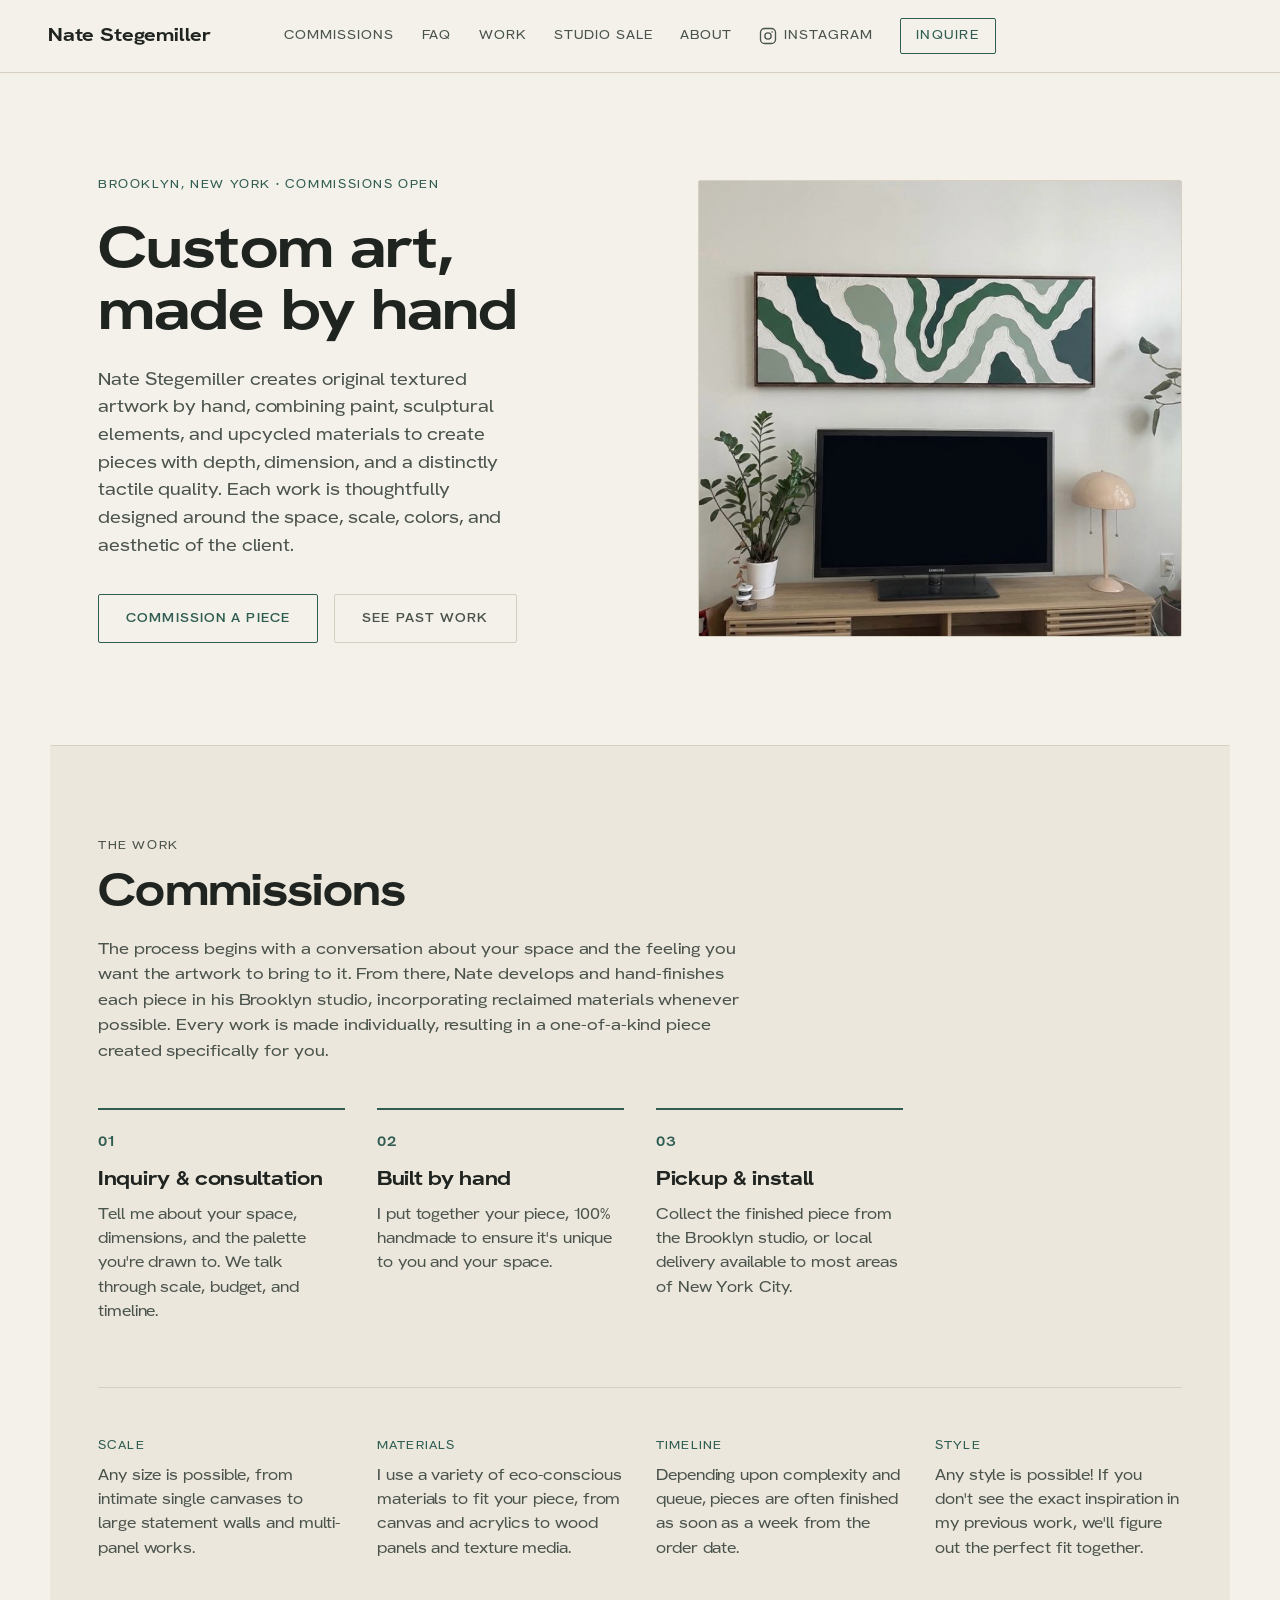
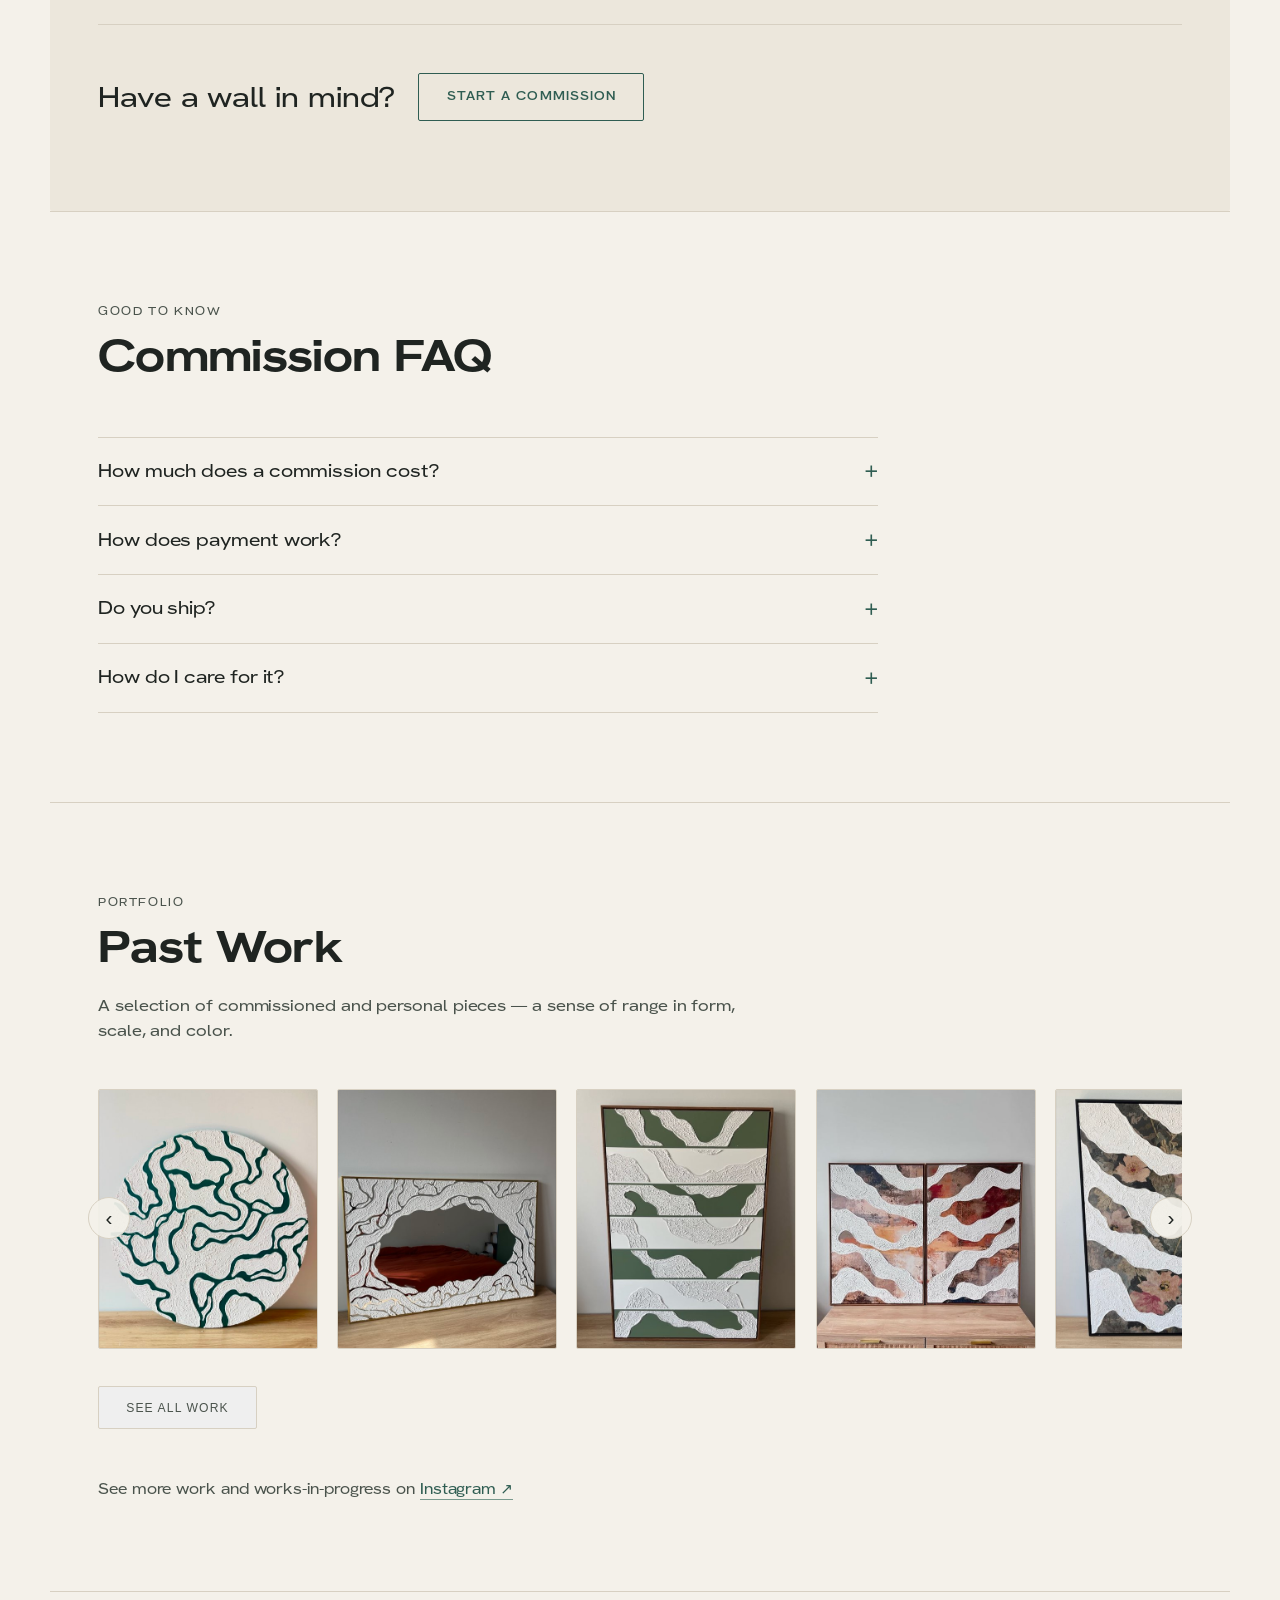
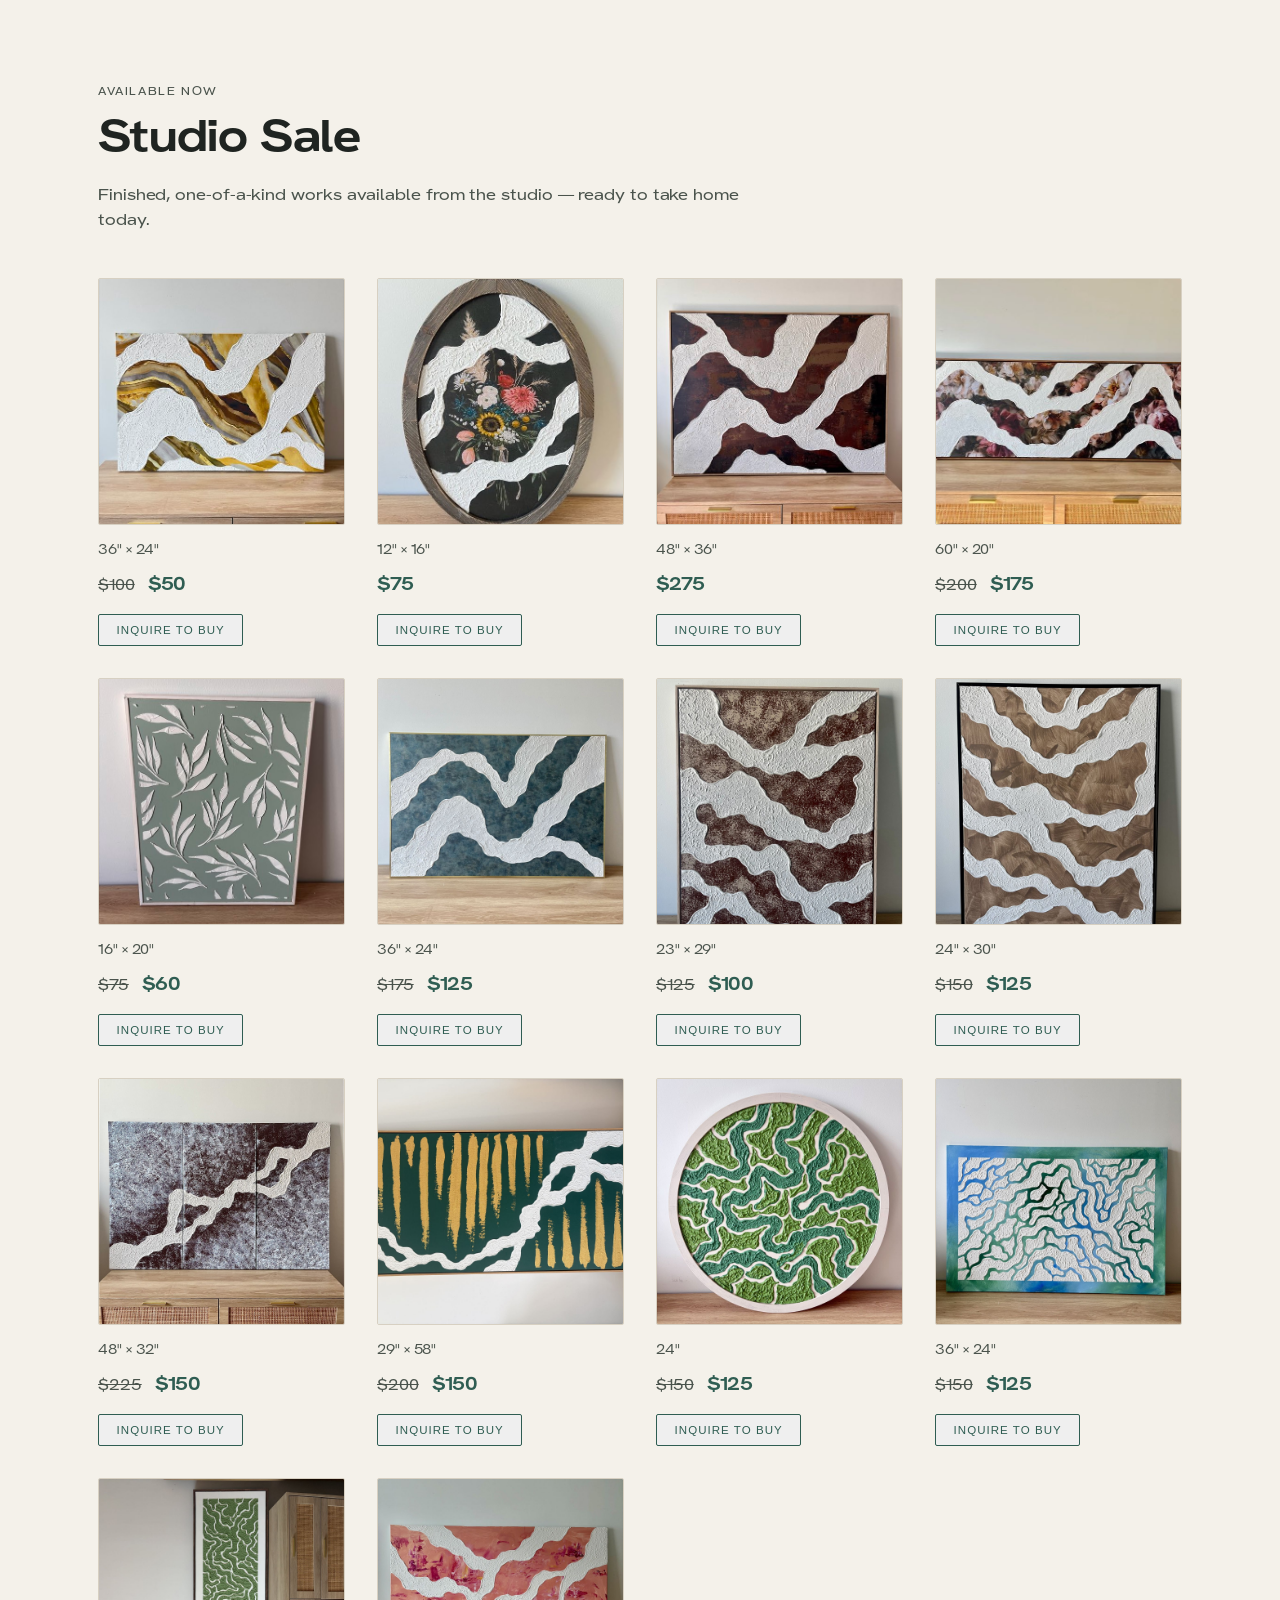
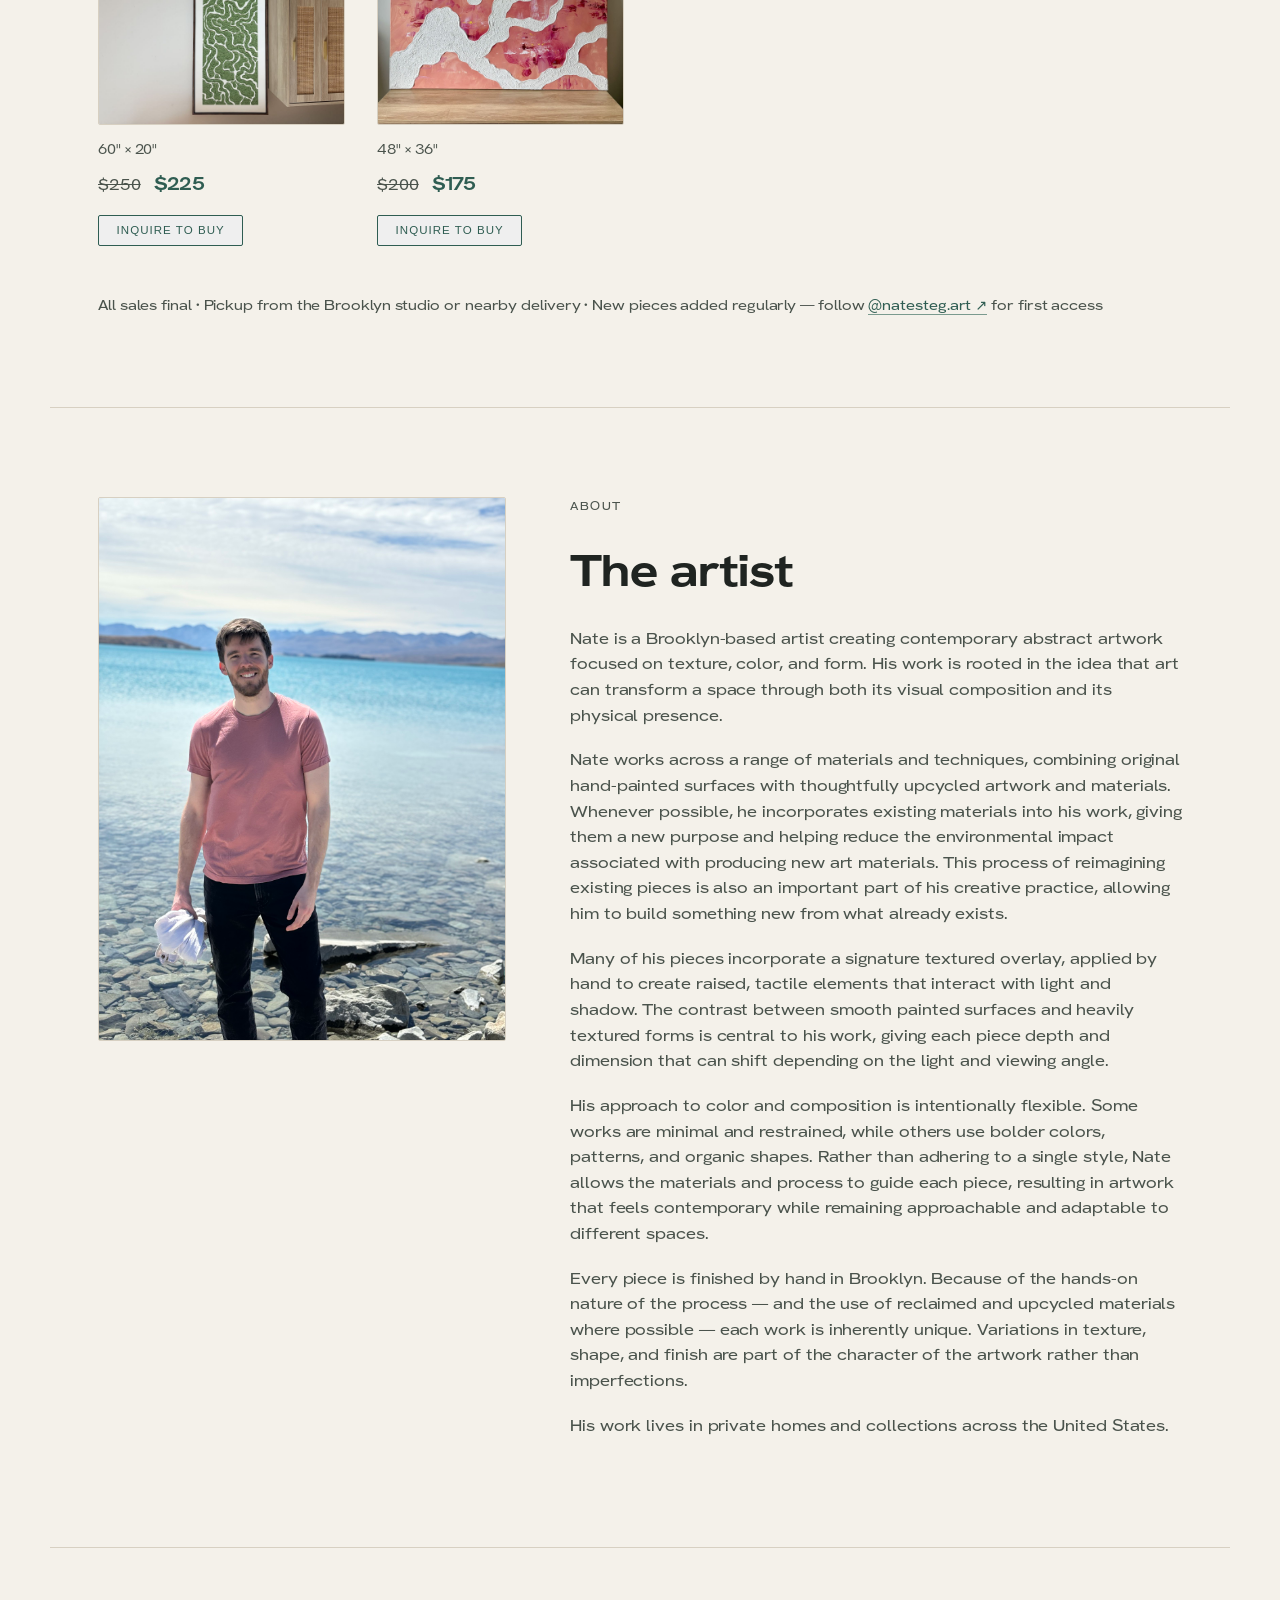
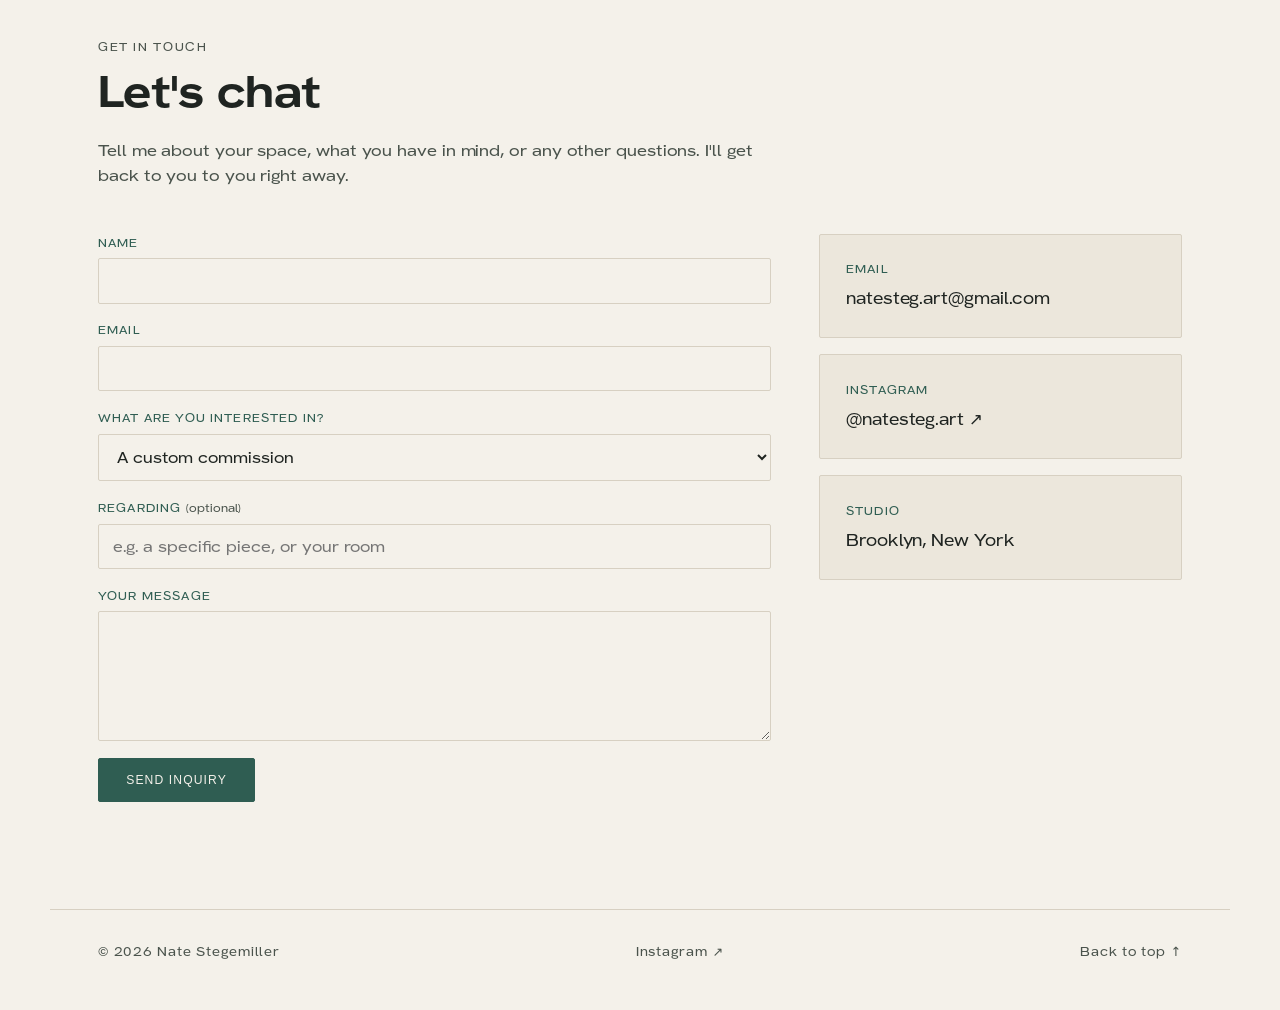
==== commit 0dfdc3a9: "Daily sync from inventory sheet [skip ci]" ====
--- a/index.html
+++ b/index.html
@@ -167,6 +167,7 @@
         <figure><img src="images/catalog/21.jpg" loading="lazy" alt="Relief painting by Nate Stegemiller" /></figure>
         <figure><img src="images/catalog/23.jpg" loading="lazy" alt="Relief painting by Nate Stegemiller" /></figure>
         <figure><img src="images/catalog/24.jpg" loading="lazy" alt="Relief painting by Nate Stegemiller" /></figure>
+        <figure><img src="images/catalog/25.jpg" loading="lazy" alt="Relief painting by Nate Stegemiller" /></figure>
         <figure><img src="images/catalog/26.jpg" loading="lazy" alt="Relief painting by Nate Stegemiller" /></figure>
         <figure><img src="images/catalog/27.jpg" loading="lazy" alt="Relief painting by Nate Stegemiller" /></figure>
         <figure><img src="images/catalog/28.jpg" loading="lazy" alt="Relief painting by Nate Stegemiller" /></figure>
@@ -175,7 +176,6 @@
         <figure><img src="images/catalog/32.jpg" loading="lazy" alt="Relief painting by Nate Stegemiller" /></figure>
         <figure><img src="images/catalog/33.jpg" loading="lazy" alt="Relief painting by Nate Stegemiller" /></figure>
         <figure><img src="images/catalog/37.jpg" loading="lazy" alt="Relief painting by Nate Stegemiller" /></figure>
-        <figure><img src="images/catalog/38.jpg" loading="lazy" alt="Relief painting by Nate Stegemiller" /></figure>
         <figure><img src="images/catalog/39.jpg" loading="lazy" alt="Relief painting by Nate Stegemiller" /></figure>
         <figure><img src="images/catalog/42.jpg" loading="lazy" alt="Relief painting by Nate Stegemiller" /></figure>
         <figure><img src="images/catalog/44.jpg" loading="lazy" alt="Relief painting by Nate Stegemiller" /></figure>
@@ -207,10 +207,18 @@
         <figure><img src="images/library/90.jpg" loading="lazy" alt="Relief painting by Nate Stegemiller" /></figure>
         <figure><img src="images/library/91.jpg" loading="lazy" alt="Relief painting by Nate Stegemiller" /></figure>
         <figure><img src="images/library/92.jpg" loading="lazy" alt="Relief painting by Nate Stegemiller" /></figure>
+        <figure><img src="images/library/93.jpg" loading="lazy" alt="Relief painting by Nate Stegemiller" /></figure>
+        <figure><img src="images/library/95.jpg" loading="lazy" alt="Relief painting by Nate Stegemiller" /></figure>
+        <figure><img src="images/library/96.jpg" loading="lazy" alt="Relief painting by Nate Stegemiller" /></figure>
         <figure><img src="images/library/98.jpg" loading="lazy" alt="Relief painting by Nate Stegemiller" /></figure>
         <figure><img src="images/library/99.jpg" loading="lazy" alt="Relief painting by Nate Stegemiller" /></figure>
         <figure><img src="images/library/100.jpg" loading="lazy" alt="Relief painting by Nate Stegemiller" /></figure>
         <figure><img src="images/library/101.jpg" loading="lazy" alt="Relief painting by Nate Stegemiller" /></figure>
+        <figure><img src="images/library/102.jpg" loading="lazy" alt="Relief painting by Nate Stegemiller" /></figure>
+        <figure><img src="images/library/104.jpg" loading="lazy" alt="Relief painting by Nate Stegemiller" /></figure>
+        <figure><img src="images/library/105.jpg" loading="lazy" alt="Relief painting by Nate Stegemiller" /></figure>
+        <figure><img src="images/library/106.jpg" loading="lazy" alt="Relief painting by Nate Stegemiller" /></figure>
+        <figure><img src="images/library/107.jpg" loading="lazy" alt="Relief painting by Nate Stegemiller" /></figure>
         <!-- GALLERY:END -->
         </div>
         <button class="car-arrow car-next" id="gallery-next" type="button" aria-label="Scroll right">›</button>
@@ -248,12 +256,12 @@
         </article>
         <article class="sale-item">
           <figure class="artframe square">
-            <img src="images/catalog/25.jpg" loading="lazy" alt="Relief painting by Nate Stegemiller" />
-          </figure>
-          <div class="sale-info">
-            <p class="sale-meta">36" × 24"</p>
-            <p class="sale-price"><span class="was">$175</span> <span class="now">$150</span></p>
-            <button type="button" class="btn btn-sm js-buy" data-piece="Studio Sale · piece #25 ($150)">Inquire to buy</button>
+            <img src="images/catalog/38.jpg" loading="lazy" alt="Relief painting by Nate Stegemiller" />
+          </figure>
+          <div class="sale-info">
+            <p class="sale-meta">12" × 16"</p>
+            <p class="sale-price"><span class="now">$75</span></p>
+            <button type="button" class="btn btn-sm js-buy" data-piece="Studio Sale · piece #38 ($75)">Inquire to buy</button>
           </div>
         </article>
         <article class="sale-item">
@@ -308,16 +316,6 @@
         </article>
         <article class="sale-item">
           <figure class="artframe square">
-            <img src="images/library/93.jpg" loading="lazy" alt="Relief painting by Nate Stegemiller" />
-          </figure>
-          <div class="sale-info">
-            <p class="sale-meta">24" × 18"</p>
-            <p class="sale-price"><span class="was">$150</span> <span class="now">$125</span></p>
-            <button type="button" class="btn btn-sm js-buy" data-piece="Studio Sale · piece #93 ($125)">Inquire to buy</button>
-          </div>
-        </article>
-        <article class="sale-item">
-          <figure class="artframe square">
             <img src="images/library/94.jpg" loading="lazy" alt="Relief painting by Nate Stegemiller" />
           </figure>
           <div class="sale-info">
@@ -328,32 +326,62 @@
         </article>
         <article class="sale-item">
           <figure class="artframe square">
-            <img src="images/library/95.jpg" loading="lazy" alt="Relief painting by Nate Stegemiller" />
-          </figure>
-          <div class="sale-info">
-            <p class="sale-meta">23" × 29"</p>
-            <p class="sale-price"><span class="was">$150</span> <span class="now">$100</span></p>
-            <button type="button" class="btn btn-sm js-buy" data-piece="Studio Sale · piece #95 ($100)">Inquire to buy</button>
-          </div>
-        </article>
-        <article class="sale-item">
-          <figure class="artframe square">
-            <img src="images/library/96.jpg" loading="lazy" alt="Relief painting by Nate Stegemiller" />
-          </figure>
-          <div class="sale-info">
-            <p class="sale-meta">24" × 18"</p>
-            <p class="sale-price"><span class="was">$125</span> <span class="now">$100</span></p>
-            <button type="button" class="btn btn-sm js-buy" data-piece="Studio Sale · piece #96 ($100)">Inquire to buy</button>
-          </div>
-        </article>
-        <article class="sale-item">
-          <figure class="artframe square">
             <img src="images/library/97.jpg" loading="lazy" alt="Relief painting by Nate Stegemiller" />
           </figure>
           <div class="sale-info">
             <p class="sale-meta">48" × 32"</p>
             <p class="sale-price"><span class="was">$225</span> <span class="now">$150</span></p>
             <button type="button" class="btn btn-sm js-buy" data-piece="Studio Sale · piece #97 ($150)">Inquire to buy</button>
+          </div>
+        </article>
+        <article class="sale-item">
+          <figure class="artframe square">
+            <img src="images/library/103.jpg" loading="lazy" alt="Relief painting by Nate Stegemiller" />
+          </figure>
+          <div class="sale-info">
+            <p class="sale-meta">29" × 58"</p>
+            <p class="sale-price"><span class="was">$200</span> <span class="now">$150</span></p>
+            <button type="button" class="btn btn-sm js-buy" data-piece="Studio Sale · piece #103 ($150)">Inquire to buy</button>
+          </div>
+        </article>
+        <article class="sale-item">
+          <figure class="artframe square">
+            <img src="images/library/108.jpg" loading="lazy" alt="Relief painting by Nate Stegemiller" />
+          </figure>
+          <div class="sale-info">
+            <p class="sale-meta">24"</p>
+            <p class="sale-price"><span class="was">$150</span> <span class="now">$125</span></p>
+            <button type="button" class="btn btn-sm js-buy" data-piece="Studio Sale · piece #108 ($125)">Inquire to buy</button>
+          </div>
+        </article>
+        <article class="sale-item">
+          <figure class="artframe square">
+            <img src="images/library/109.jpg" loading="lazy" alt="Relief painting by Nate Stegemiller" />
+          </figure>
+          <div class="sale-info">
+            <p class="sale-meta">36" × 24"</p>
+            <p class="sale-price"><span class="was">$150</span> <span class="now">$125</span></p>
+            <button type="button" class="btn btn-sm js-buy" data-piece="Studio Sale · piece #109 ($125)">Inquire to buy</button>
+          </div>
+        </article>
+        <article class="sale-item">
+          <figure class="artframe square">
+            <img src="images/library/110.jpg" loading="lazy" alt="Relief painting by Nate Stegemiller" />
+          </figure>
+          <div class="sale-info">
+            <p class="sale-meta">60" × 20"</p>
+            <p class="sale-price"><span class="was">$250</span> <span class="now">$225</span></p>
+            <button type="button" class="btn btn-sm js-buy" data-piece="Studio Sale · piece #110 ($225)">Inquire to buy</button>
+          </div>
+        </article>
+        <article class="sale-item">
+          <figure class="artframe square">
+            <img src="images/library/111.jpg" loading="lazy" alt="Relief painting by Nate Stegemiller" />
+          </figure>
+          <div class="sale-info">
+            <p class="sale-meta">48" × 36"</p>
+            <p class="sale-price"><span class="was">$200</span> <span class="now">$175</span></p>
+            <button type="button" class="btn btn-sm js-buy" data-piece="Studio Sale · piece #111 ($175)">Inquire to buy</button>
           </div>
         </article>
         <!-- SALE:END -->
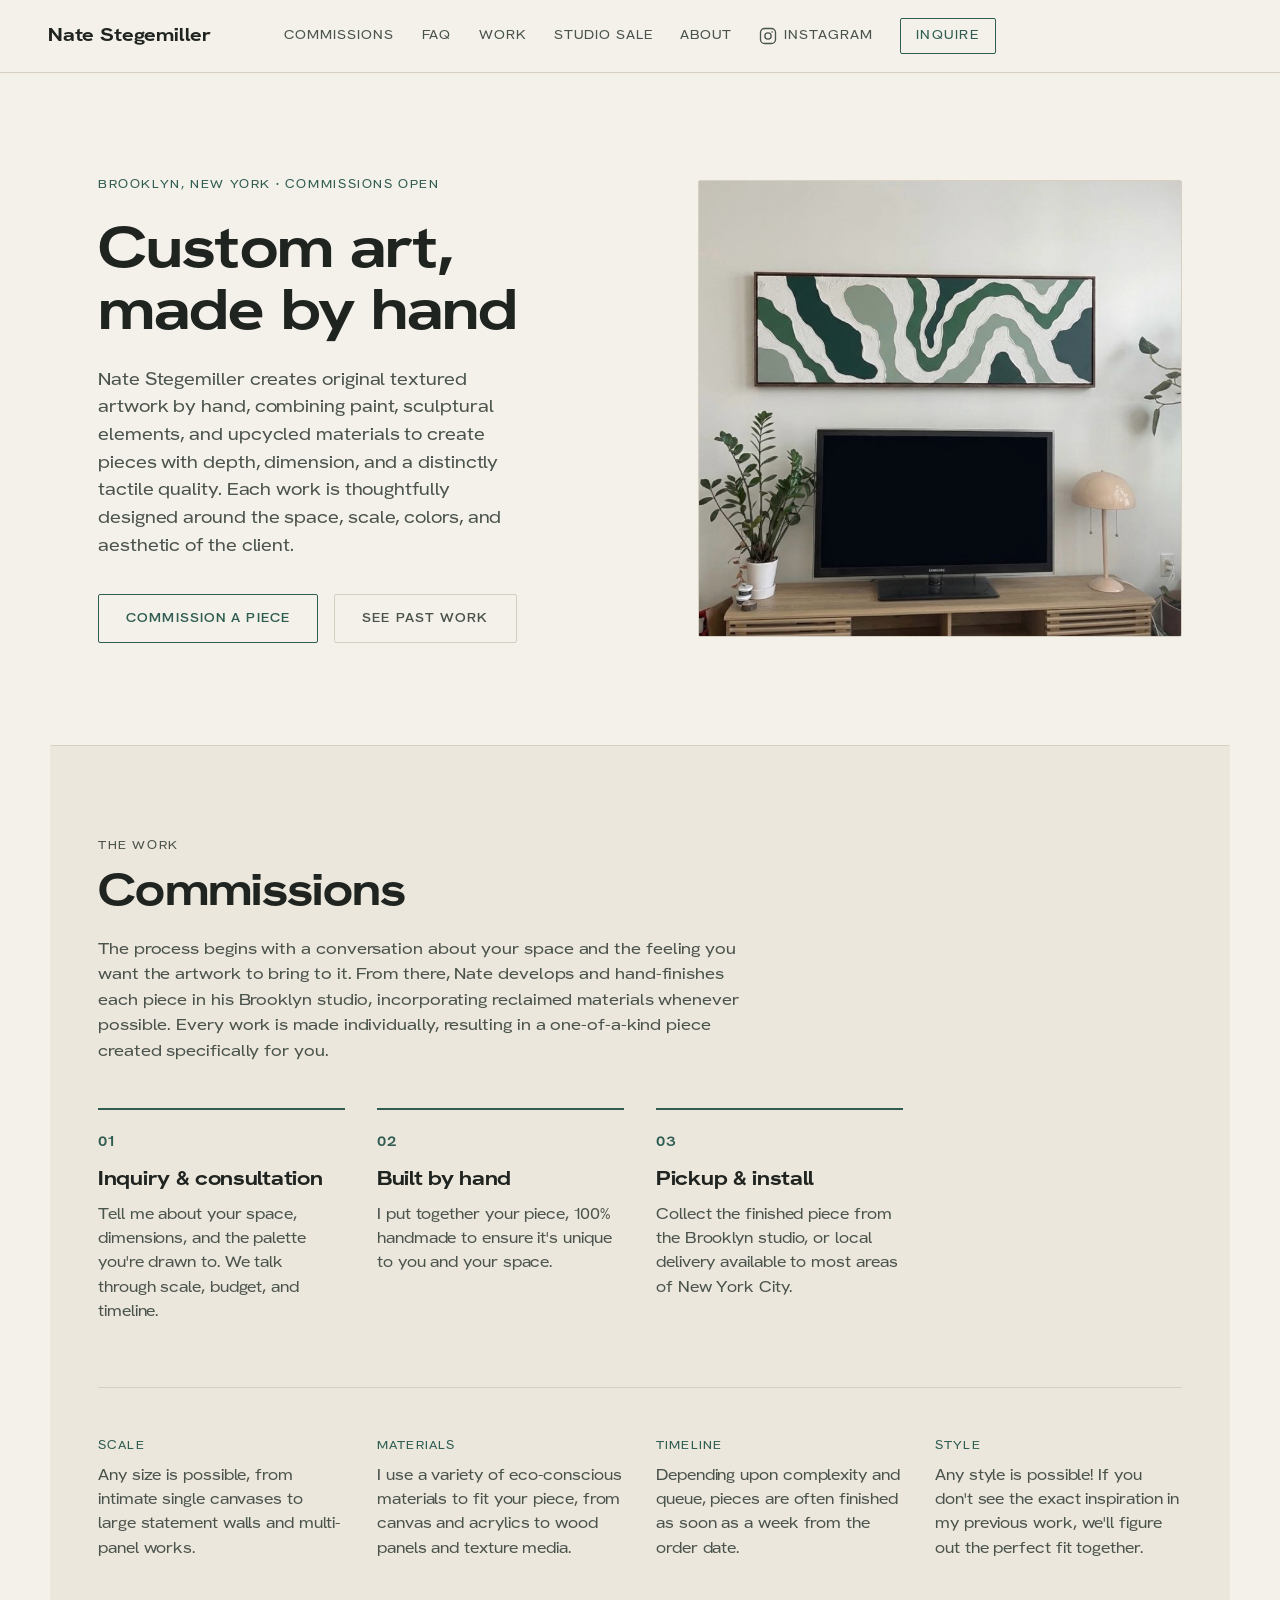
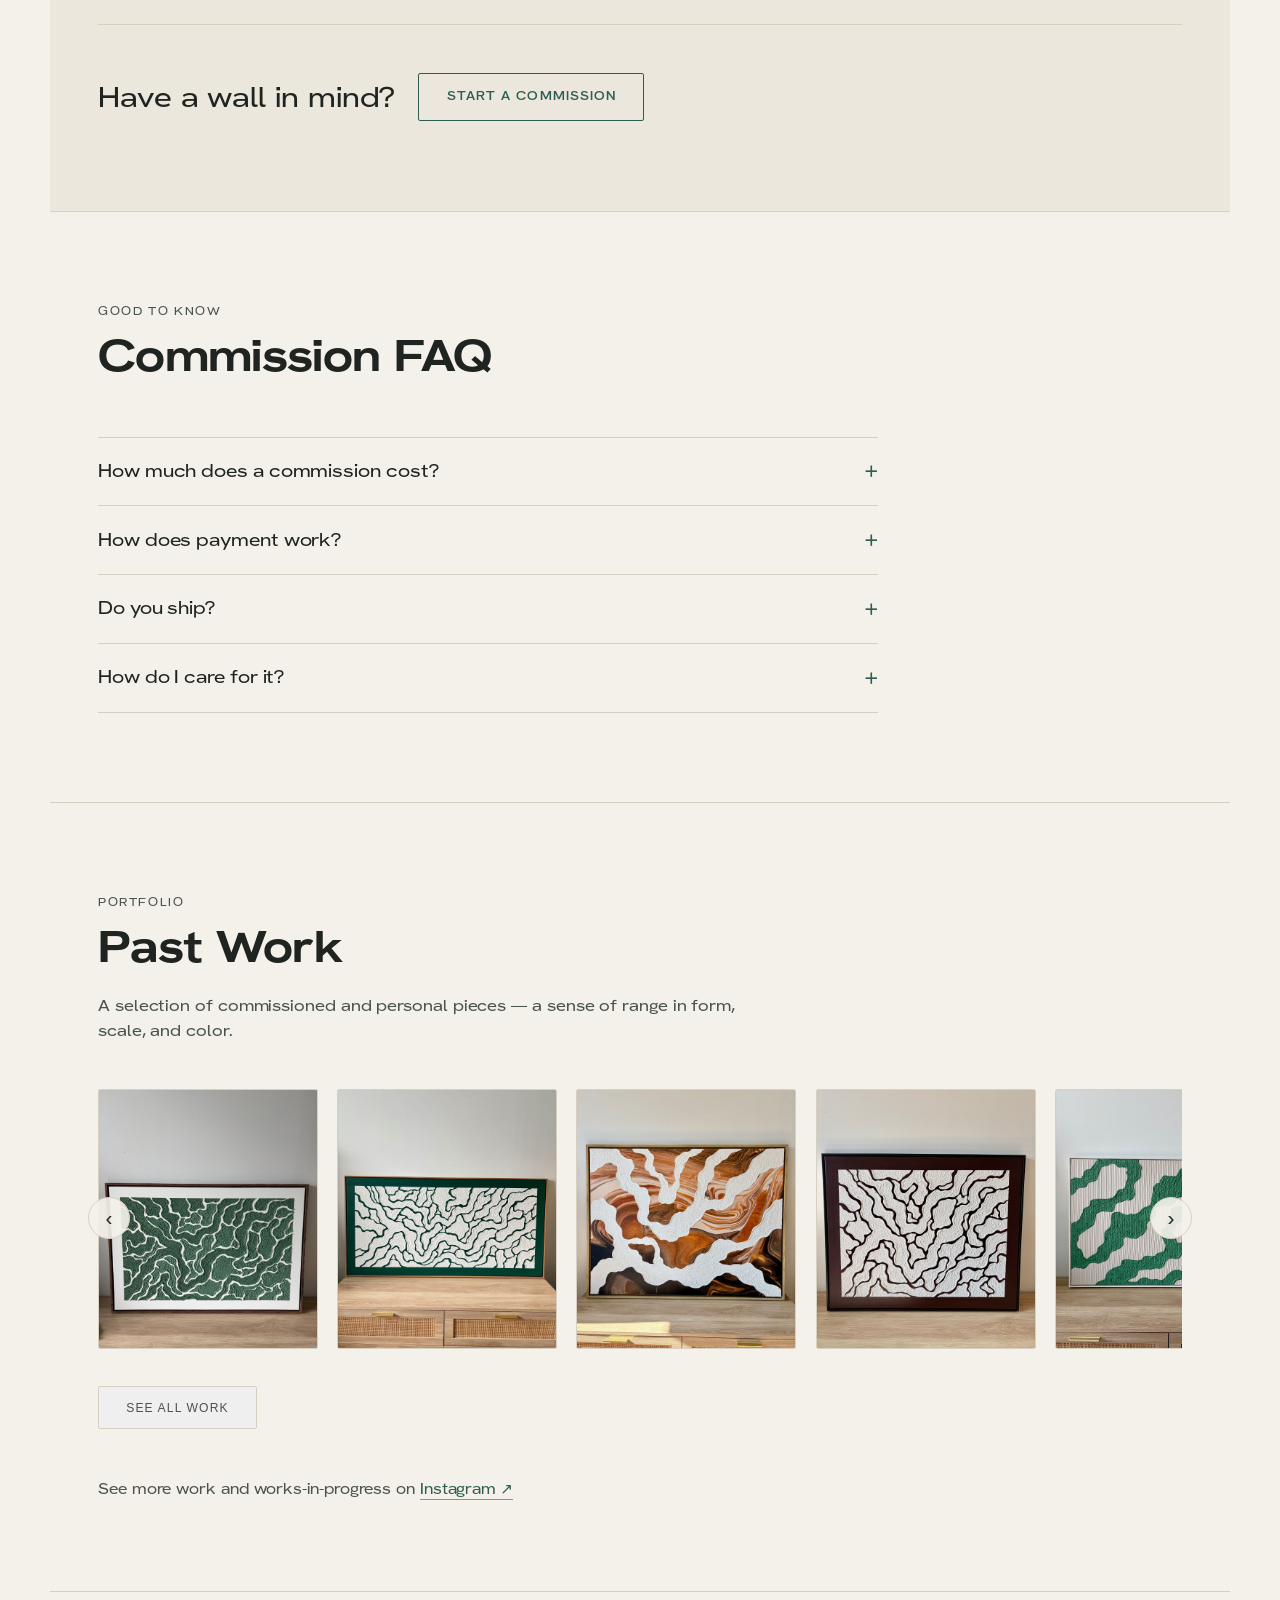
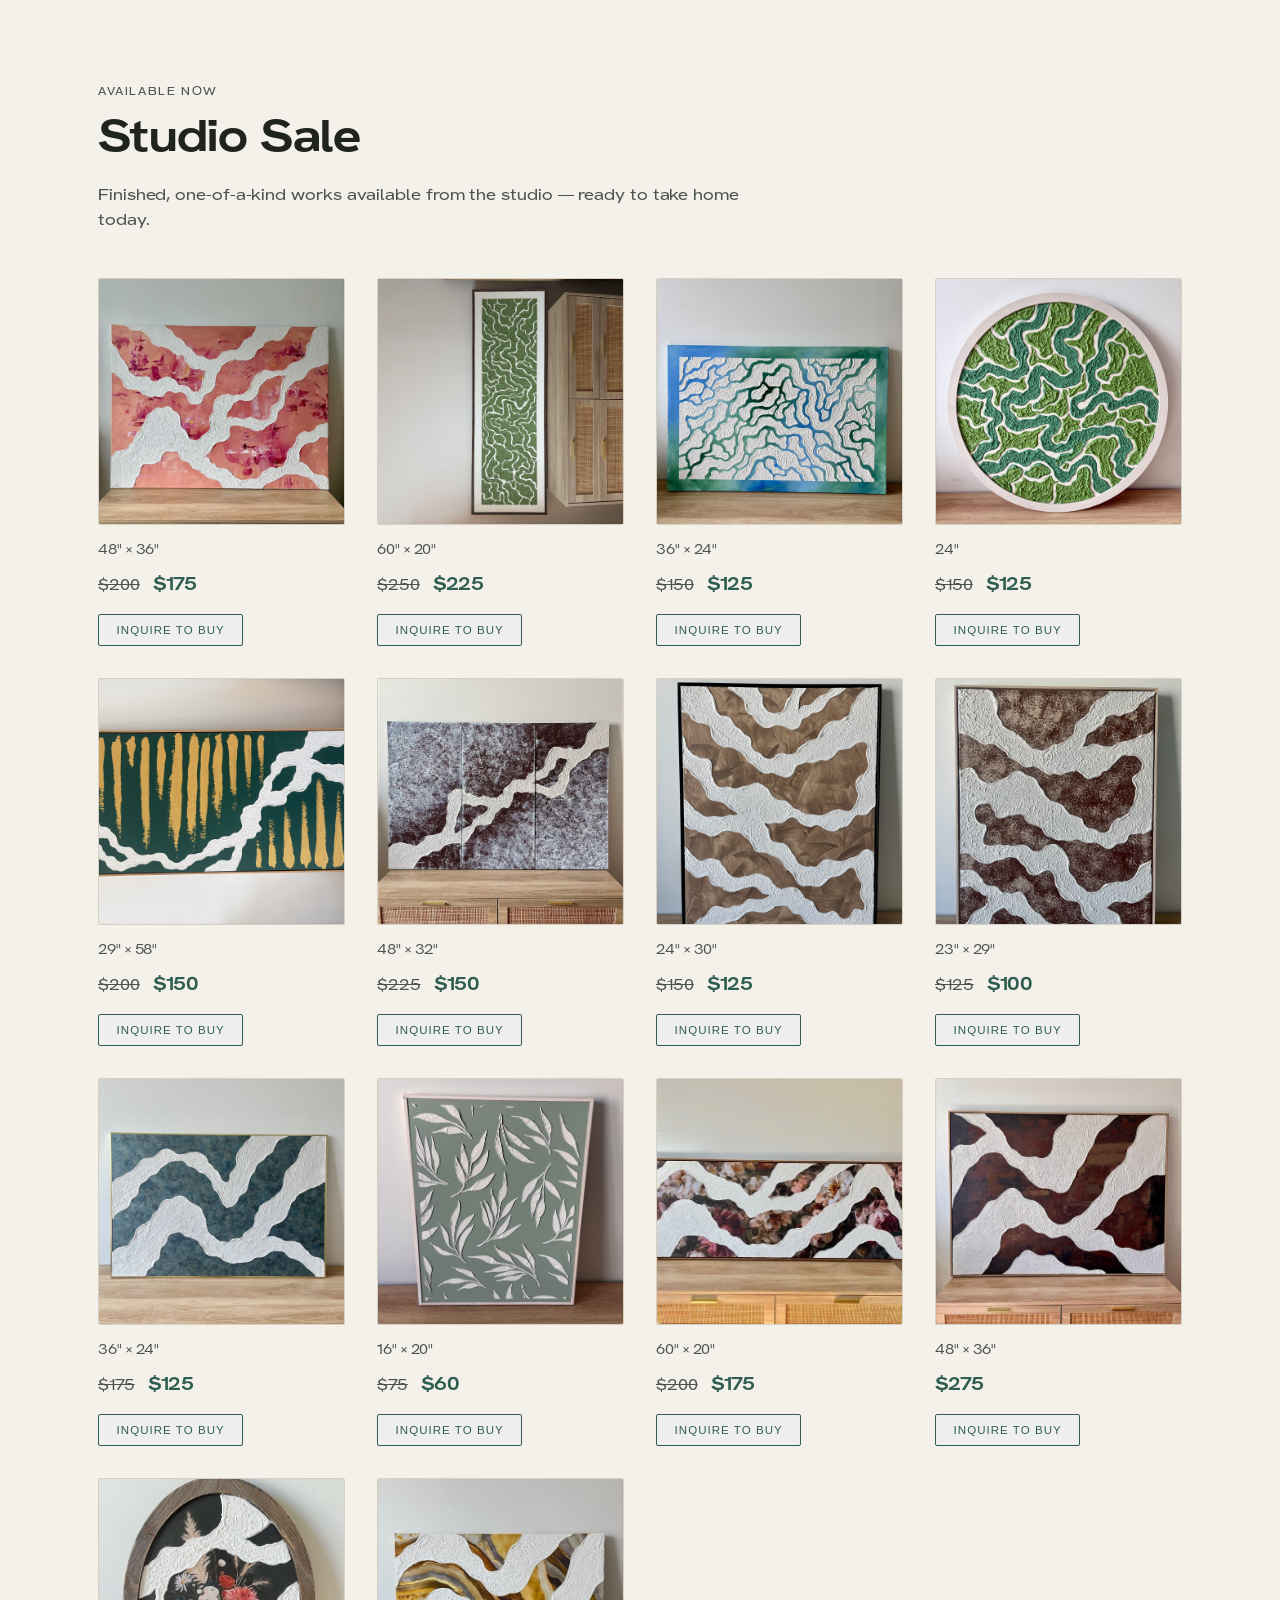
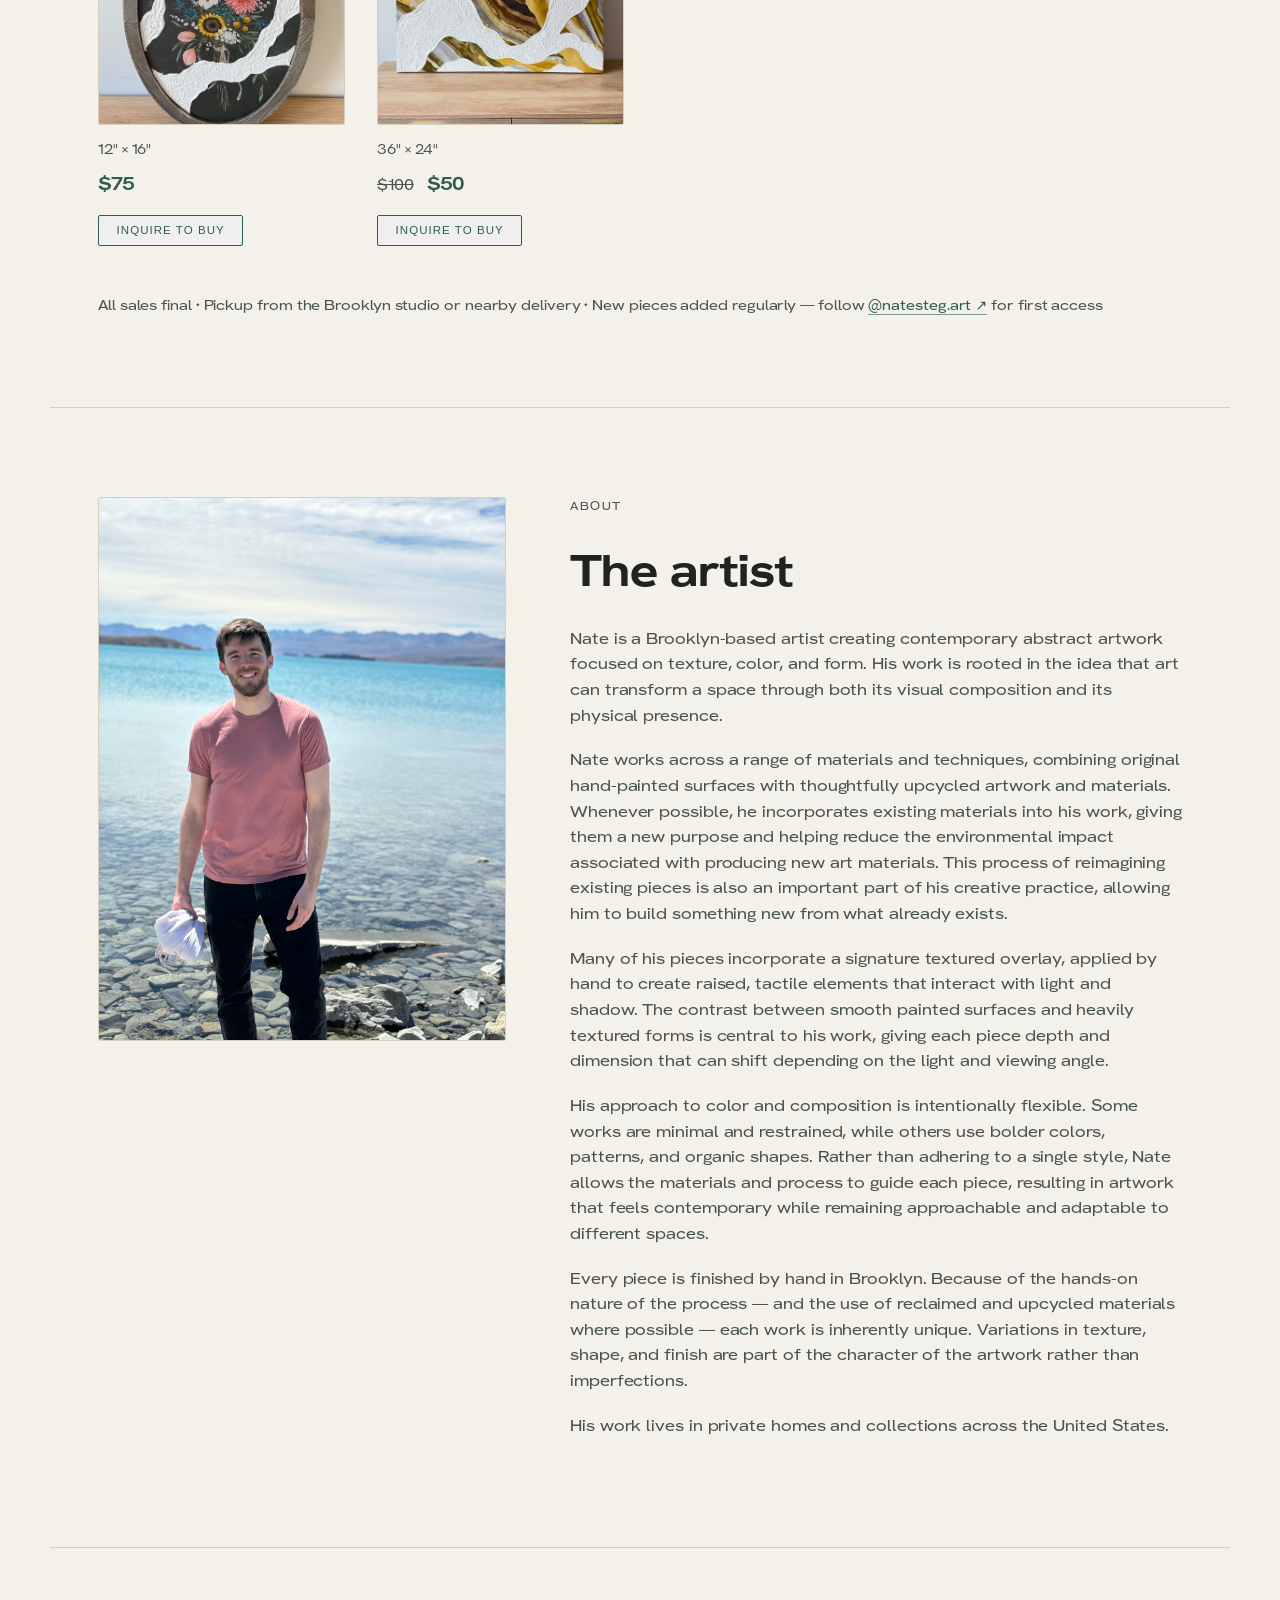
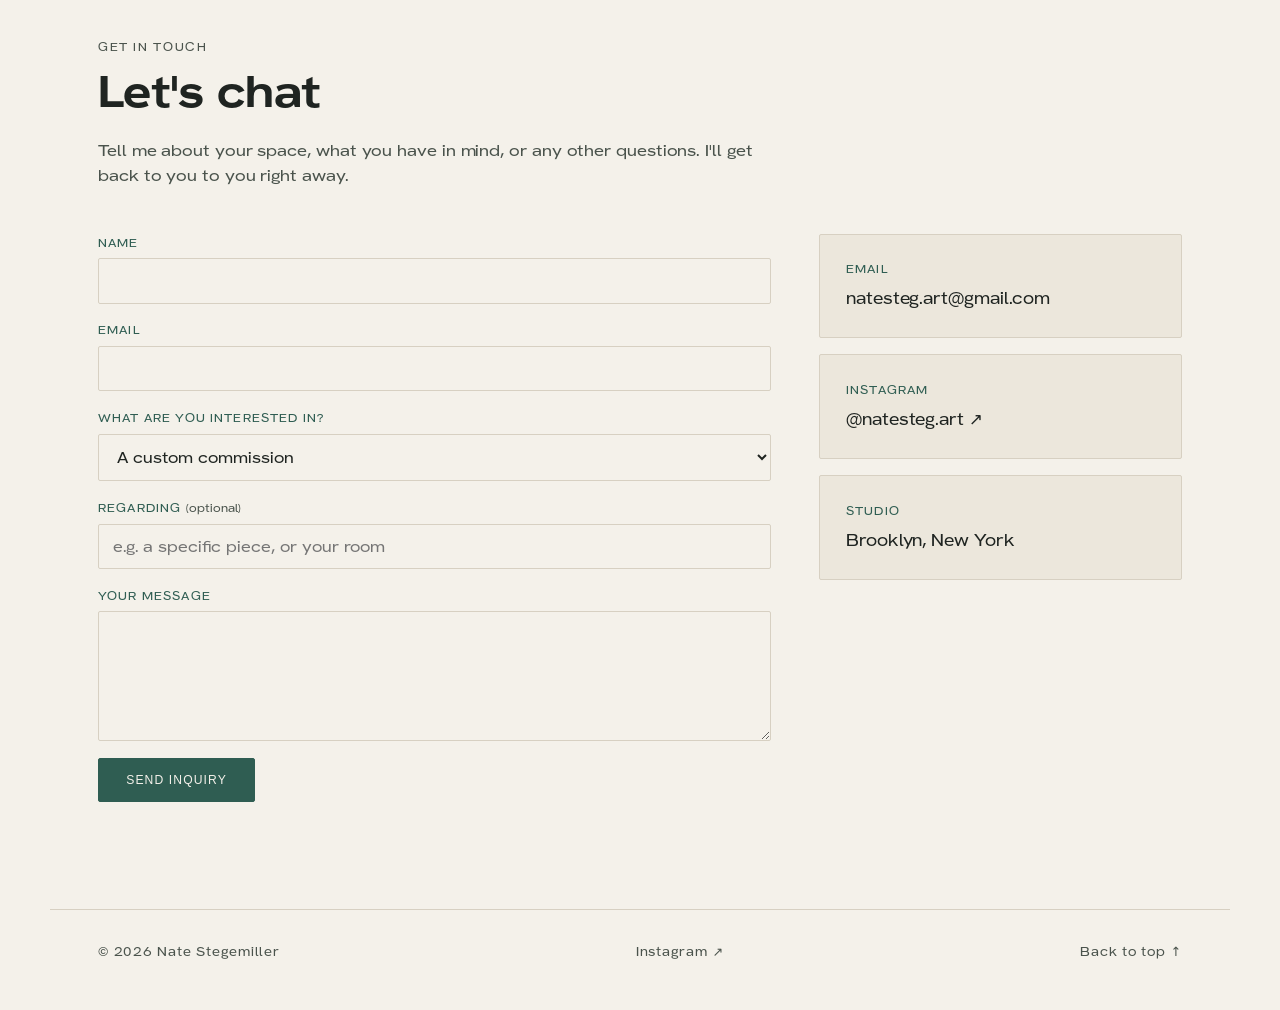
==== commit 2085806b: "Daily sync from inventory sheet [skip ci]" ====
--- a/index.html
+++ b/index.html
@@ -149,76 +149,76 @@
         <button class="car-arrow car-prev" id="gallery-prev" type="button" aria-label="Scroll left">‹</button>
         <div class="gallery" id="gallery">
         <!-- GALLERY:START -->
+        <figure><img src="images/library/107.jpg" loading="lazy" alt="Relief painting by Nate Stegemiller" /></figure>
+        <figure><img src="images/library/106.jpg" loading="lazy" alt="Relief painting by Nate Stegemiller" /></figure>
+        <figure><img src="images/library/105.jpg" loading="lazy" alt="Relief painting by Nate Stegemiller" /></figure>
+        <figure><img src="images/library/104.jpg" loading="lazy" alt="Relief painting by Nate Stegemiller" /></figure>
+        <figure><img src="images/library/102.jpg" loading="lazy" alt="Relief painting by Nate Stegemiller" /></figure>
+        <figure><img src="images/library/101.jpg" loading="lazy" alt="Relief painting by Nate Stegemiller" /></figure>
+        <figure><img src="images/library/100.jpg" loading="lazy" alt="Relief painting by Nate Stegemiller" /></figure>
+        <figure><img src="images/library/99.jpg" loading="lazy" alt="Relief painting by Nate Stegemiller" /></figure>
+        <figure><img src="images/library/98.jpg" loading="lazy" alt="Relief painting by Nate Stegemiller" /></figure>
+        <figure><img src="images/library/96.jpg" loading="lazy" alt="Relief painting by Nate Stegemiller" /></figure>
+        <figure><img src="images/library/95.jpg" loading="lazy" alt="Relief painting by Nate Stegemiller" /></figure>
+        <figure><img src="images/library/93.jpg" loading="lazy" alt="Relief painting by Nate Stegemiller" /></figure>
+        <figure><img src="images/library/92.jpg" loading="lazy" alt="Relief painting by Nate Stegemiller" /></figure>
+        <figure><img src="images/library/91.jpg" loading="lazy" alt="Relief painting by Nate Stegemiller" /></figure>
+        <figure><img src="images/library/90.jpg" loading="lazy" alt="Relief painting by Nate Stegemiller" /></figure>
+        <figure><img src="images/library/88.jpg" loading="lazy" alt="Relief painting by Nate Stegemiller" /></figure>
+        <figure><img src="images/library/83.jpg" loading="lazy" alt="Relief painting by Nate Stegemiller" /></figure>
+        <figure><img src="images/catalog/78.jpg" loading="lazy" alt="Relief painting by Nate Stegemiller" /></figure>
+        <figure><img src="images/catalog/77.jpg" loading="lazy" alt="Relief painting by Nate Stegemiller" /></figure>
+        <figure><img src="images/catalog/76.jpg" loading="lazy" alt="Relief painting by Nate Stegemiller" /></figure>
+        <figure><img src="images/catalog/75.jpg" loading="lazy" alt="Relief painting by Nate Stegemiller" /></figure>
+        <figure><img src="images/catalog/73.jpg" loading="lazy" alt="Relief painting by Nate Stegemiller" /></figure>
+        <figure><img src="images/catalog/72.jpg" loading="lazy" alt="Relief painting by Nate Stegemiller" /></figure>
+        <figure><img src="images/catalog/70.jpg" loading="lazy" alt="Relief painting by Nate Stegemiller" /></figure>
+        <figure><img src="images/catalog/69.jpg" loading="lazy" alt="Relief painting by Nate Stegemiller" /></figure>
+        <figure><img src="images/catalog/68.jpg" loading="lazy" alt="Relief painting by Nate Stegemiller" /></figure>
+        <figure><img src="images/catalog/64.jpg" loading="lazy" alt="Relief painting by Nate Stegemiller" /></figure>
+        <figure><img src="images/catalog/62.jpg" loading="lazy" alt="Relief painting by Nate Stegemiller" /></figure>
+        <figure><img src="images/catalog/61.jpg" loading="lazy" alt="Relief painting by Nate Stegemiller" /></figure>
+        <figure><img src="images/catalog/58.jpg" loading="lazy" alt="Relief painting by Nate Stegemiller" /></figure>
+        <figure><img src="images/catalog/57.jpg" loading="lazy" alt="Relief painting by Nate Stegemiller" /></figure>
+        <figure><img src="images/catalog/56.jpg" loading="lazy" alt="Relief painting by Nate Stegemiller" /></figure>
+        <figure><img src="images/catalog/55.jpg" loading="lazy" alt="Relief painting by Nate Stegemiller" /></figure>
+        <figure><img src="images/catalog/54.jpg" loading="lazy" alt="Relief painting by Nate Stegemiller" /></figure>
+        <figure><img src="images/catalog/53.jpg" loading="lazy" alt="Relief painting by Nate Stegemiller" /></figure>
+        <figure><img src="images/catalog/52.jpg" loading="lazy" alt="Relief painting by Nate Stegemiller" /></figure>
+        <figure><img src="images/catalog/51.jpg" loading="lazy" alt="Relief painting by Nate Stegemiller" /></figure>
+        <figure><img src="images/catalog/49.jpg" loading="lazy" alt="Relief painting by Nate Stegemiller" /></figure>
+        <figure><img src="images/catalog/48.jpg" loading="lazy" alt="Relief painting by Nate Stegemiller" /></figure>
+        <figure><img src="images/catalog/45.jpg" loading="lazy" alt="Relief painting by Nate Stegemiller" /></figure>
+        <figure><img src="images/catalog/44.jpg" loading="lazy" alt="Relief painting by Nate Stegemiller" /></figure>
+        <figure><img src="images/catalog/42.jpg" loading="lazy" alt="Relief painting by Nate Stegemiller" /></figure>
+        <figure><img src="images/catalog/39.jpg" loading="lazy" alt="Relief painting by Nate Stegemiller" /></figure>
+        <figure><img src="images/catalog/37.jpg" loading="lazy" alt="Relief painting by Nate Stegemiller" /></figure>
+        <figure><img src="images/catalog/33.jpg" loading="lazy" alt="Relief painting by Nate Stegemiller" /></figure>
+        <figure><img src="images/catalog/32.jpg" loading="lazy" alt="Relief painting by Nate Stegemiller" /></figure>
+        <figure><img src="images/catalog/31.jpg" loading="lazy" alt="Relief painting by Nate Stegemiller" /></figure>
+        <figure><img src="images/catalog/30.jpg" loading="lazy" alt="Relief painting by Nate Stegemiller" /></figure>
+        <figure><img src="images/catalog/28.jpg" loading="lazy" alt="Relief painting by Nate Stegemiller" /></figure>
+        <figure><img src="images/catalog/27.jpg" loading="lazy" alt="Relief painting by Nate Stegemiller" /></figure>
+        <figure><img src="images/catalog/26.jpg" loading="lazy" alt="Relief painting by Nate Stegemiller" /></figure>
+        <figure><img src="images/catalog/25.jpg" loading="lazy" alt="Relief painting by Nate Stegemiller" /></figure>
+        <figure><img src="images/catalog/24.jpg" loading="lazy" alt="Relief painting by Nate Stegemiller" /></figure>
+        <figure><img src="images/catalog/23.jpg" loading="lazy" alt="Relief painting by Nate Stegemiller" /></figure>
+        <figure><img src="images/catalog/21.jpg" loading="lazy" alt="Relief painting by Nate Stegemiller" /></figure>
+        <figure><img src="images/catalog/20.jpg" loading="lazy" alt="Relief painting by Nate Stegemiller" /></figure>
+        <figure><img src="images/catalog/19.jpg" loading="lazy" alt="Relief painting by Nate Stegemiller" /></figure>
+        <figure><img src="images/catalog/18.jpg" loading="lazy" alt="Relief painting by Nate Stegemiller" /></figure>
+        <figure><img src="images/catalog/17.jpg" loading="lazy" alt="Relief painting by Nate Stegemiller" /></figure>
+        <figure><img src="images/catalog/16.jpg" loading="lazy" alt="Relief painting by Nate Stegemiller" /></figure>
+        <figure><img src="images/catalog/15.jpg" loading="lazy" alt="Relief painting by Nate Stegemiller" /></figure>
+        <figure><img src="images/catalog/14.jpg" loading="lazy" alt="Relief painting by Nate Stegemiller" /></figure>
+        <figure><img src="images/catalog/13.jpg" loading="lazy" alt="Relief painting by Nate Stegemiller" /></figure>
+        <figure><img src="images/catalog/12.jpg" loading="lazy" alt="Relief painting by Nate Stegemiller" /></figure>
+        <figure><img src="images/catalog/10.jpg" loading="lazy" alt="Relief painting by Nate Stegemiller" /></figure>
+        <figure><img src="images/catalog/07.jpg" loading="lazy" alt="Relief painting by Nate Stegemiller" /></figure>
+        <figure><img src="images/catalog/06.jpg" loading="lazy" alt="Relief painting by Nate Stegemiller" /></figure>
+        <figure><img src="images/catalog/05.jpg" loading="lazy" alt="Relief painting by Nate Stegemiller" /></figure>
+        <figure><img src="images/catalog/04.jpg" loading="lazy" alt="Relief painting by Nate Stegemiller" /></figure>
         <figure><img src="images/catalog/03.jpg" loading="lazy" alt="Relief painting by Nate Stegemiller" /></figure>
-        <figure><img src="images/catalog/04.jpg" loading="lazy" alt="Relief painting by Nate Stegemiller" /></figure>
-        <figure><img src="images/catalog/05.jpg" loading="lazy" alt="Relief painting by Nate Stegemiller" /></figure>
-        <figure><img src="images/catalog/06.jpg" loading="lazy" alt="Relief painting by Nate Stegemiller" /></figure>
-        <figure><img src="images/catalog/07.jpg" loading="lazy" alt="Relief painting by Nate Stegemiller" /></figure>
-        <figure><img src="images/catalog/10.jpg" loading="lazy" alt="Relief painting by Nate Stegemiller" /></figure>
-        <figure><img src="images/catalog/12.jpg" loading="lazy" alt="Relief painting by Nate Stegemiller" /></figure>
-        <figure><img src="images/catalog/13.jpg" loading="lazy" alt="Relief painting by Nate Stegemiller" /></figure>
-        <figure><img src="images/catalog/14.jpg" loading="lazy" alt="Relief painting by Nate Stegemiller" /></figure>
-        <figure><img src="images/catalog/15.jpg" loading="lazy" alt="Relief painting by Nate Stegemiller" /></figure>
-        <figure><img src="images/catalog/16.jpg" loading="lazy" alt="Relief painting by Nate Stegemiller" /></figure>
-        <figure><img src="images/catalog/17.jpg" loading="lazy" alt="Relief painting by Nate Stegemiller" /></figure>
-        <figure><img src="images/catalog/18.jpg" loading="lazy" alt="Relief painting by Nate Stegemiller" /></figure>
-        <figure><img src="images/catalog/19.jpg" loading="lazy" alt="Relief painting by Nate Stegemiller" /></figure>
-        <figure><img src="images/catalog/20.jpg" loading="lazy" alt="Relief painting by Nate Stegemiller" /></figure>
-        <figure><img src="images/catalog/21.jpg" loading="lazy" alt="Relief painting by Nate Stegemiller" /></figure>
-        <figure><img src="images/catalog/23.jpg" loading="lazy" alt="Relief painting by Nate Stegemiller" /></figure>
-        <figure><img src="images/catalog/24.jpg" loading="lazy" alt="Relief painting by Nate Stegemiller" /></figure>
-        <figure><img src="images/catalog/25.jpg" loading="lazy" alt="Relief painting by Nate Stegemiller" /></figure>
-        <figure><img src="images/catalog/26.jpg" loading="lazy" alt="Relief painting by Nate Stegemiller" /></figure>
-        <figure><img src="images/catalog/27.jpg" loading="lazy" alt="Relief painting by Nate Stegemiller" /></figure>
-        <figure><img src="images/catalog/28.jpg" loading="lazy" alt="Relief painting by Nate Stegemiller" /></figure>
-        <figure><img src="images/catalog/30.jpg" loading="lazy" alt="Relief painting by Nate Stegemiller" /></figure>
-        <figure><img src="images/catalog/31.jpg" loading="lazy" alt="Relief painting by Nate Stegemiller" /></figure>
-        <figure><img src="images/catalog/32.jpg" loading="lazy" alt="Relief painting by Nate Stegemiller" /></figure>
-        <figure><img src="images/catalog/33.jpg" loading="lazy" alt="Relief painting by Nate Stegemiller" /></figure>
-        <figure><img src="images/catalog/37.jpg" loading="lazy" alt="Relief painting by Nate Stegemiller" /></figure>
-        <figure><img src="images/catalog/39.jpg" loading="lazy" alt="Relief painting by Nate Stegemiller" /></figure>
-        <figure><img src="images/catalog/42.jpg" loading="lazy" alt="Relief painting by Nate Stegemiller" /></figure>
-        <figure><img src="images/catalog/44.jpg" loading="lazy" alt="Relief painting by Nate Stegemiller" /></figure>
-        <figure><img src="images/catalog/45.jpg" loading="lazy" alt="Relief painting by Nate Stegemiller" /></figure>
-        <figure><img src="images/catalog/48.jpg" loading="lazy" alt="Relief painting by Nate Stegemiller" /></figure>
-        <figure><img src="images/catalog/49.jpg" loading="lazy" alt="Relief painting by Nate Stegemiller" /></figure>
-        <figure><img src="images/catalog/51.jpg" loading="lazy" alt="Relief painting by Nate Stegemiller" /></figure>
-        <figure><img src="images/catalog/52.jpg" loading="lazy" alt="Relief painting by Nate Stegemiller" /></figure>
-        <figure><img src="images/catalog/53.jpg" loading="lazy" alt="Relief painting by Nate Stegemiller" /></figure>
-        <figure><img src="images/catalog/54.jpg" loading="lazy" alt="Relief painting by Nate Stegemiller" /></figure>
-        <figure><img src="images/catalog/55.jpg" loading="lazy" alt="Relief painting by Nate Stegemiller" /></figure>
-        <figure><img src="images/catalog/56.jpg" loading="lazy" alt="Relief painting by Nate Stegemiller" /></figure>
-        <figure><img src="images/catalog/57.jpg" loading="lazy" alt="Relief painting by Nate Stegemiller" /></figure>
-        <figure><img src="images/catalog/58.jpg" loading="lazy" alt="Relief painting by Nate Stegemiller" /></figure>
-        <figure><img src="images/catalog/61.jpg" loading="lazy" alt="Relief painting by Nate Stegemiller" /></figure>
-        <figure><img src="images/catalog/62.jpg" loading="lazy" alt="Relief painting by Nate Stegemiller" /></figure>
-        <figure><img src="images/catalog/64.jpg" loading="lazy" alt="Relief painting by Nate Stegemiller" /></figure>
-        <figure><img src="images/catalog/68.jpg" loading="lazy" alt="Relief painting by Nate Stegemiller" /></figure>
-        <figure><img src="images/catalog/69.jpg" loading="lazy" alt="Relief painting by Nate Stegemiller" /></figure>
-        <figure><img src="images/catalog/70.jpg" loading="lazy" alt="Relief painting by Nate Stegemiller" /></figure>
-        <figure><img src="images/catalog/72.jpg" loading="lazy" alt="Relief painting by Nate Stegemiller" /></figure>
-        <figure><img src="images/catalog/73.jpg" loading="lazy" alt="Relief painting by Nate Stegemiller" /></figure>
-        <figure><img src="images/catalog/75.jpg" loading="lazy" alt="Relief painting by Nate Stegemiller" /></figure>
-        <figure><img src="images/catalog/76.jpg" loading="lazy" alt="Relief painting by Nate Stegemiller" /></figure>
-        <figure><img src="images/catalog/77.jpg" loading="lazy" alt="Relief painting by Nate Stegemiller" /></figure>
-        <figure><img src="images/catalog/78.jpg" loading="lazy" alt="Relief painting by Nate Stegemiller" /></figure>
-        <figure><img src="images/library/83.jpg" loading="lazy" alt="Relief painting by Nate Stegemiller" /></figure>
-        <figure><img src="images/library/88.jpg" loading="lazy" alt="Relief painting by Nate Stegemiller" /></figure>
-        <figure><img src="images/library/90.jpg" loading="lazy" alt="Relief painting by Nate Stegemiller" /></figure>
-        <figure><img src="images/library/91.jpg" loading="lazy" alt="Relief painting by Nate Stegemiller" /></figure>
-        <figure><img src="images/library/92.jpg" loading="lazy" alt="Relief painting by Nate Stegemiller" /></figure>
-        <figure><img src="images/library/93.jpg" loading="lazy" alt="Relief painting by Nate Stegemiller" /></figure>
-        <figure><img src="images/library/95.jpg" loading="lazy" alt="Relief painting by Nate Stegemiller" /></figure>
-        <figure><img src="images/library/96.jpg" loading="lazy" alt="Relief painting by Nate Stegemiller" /></figure>
-        <figure><img src="images/library/98.jpg" loading="lazy" alt="Relief painting by Nate Stegemiller" /></figure>
-        <figure><img src="images/library/99.jpg" loading="lazy" alt="Relief painting by Nate Stegemiller" /></figure>
-        <figure><img src="images/library/100.jpg" loading="lazy" alt="Relief painting by Nate Stegemiller" /></figure>
-        <figure><img src="images/library/101.jpg" loading="lazy" alt="Relief painting by Nate Stegemiller" /></figure>
-        <figure><img src="images/library/102.jpg" loading="lazy" alt="Relief painting by Nate Stegemiller" /></figure>
-        <figure><img src="images/library/104.jpg" loading="lazy" alt="Relief painting by Nate Stegemiller" /></figure>
-        <figure><img src="images/library/105.jpg" loading="lazy" alt="Relief painting by Nate Stegemiller" /></figure>
-        <figure><img src="images/library/106.jpg" loading="lazy" alt="Relief painting by Nate Stegemiller" /></figure>
-        <figure><img src="images/library/107.jpg" loading="lazy" alt="Relief painting by Nate Stegemiller" /></figure>
         <!-- GALLERY:END -->
         </div>
         <button class="car-arrow car-next" id="gallery-next" type="button" aria-label="Scroll right">›</button>
@@ -246,142 +246,142 @@
         <!-- SALE:START -->
         <article class="sale-item">
           <figure class="artframe square">
+            <img src="images/library/111.jpg" loading="lazy" alt="Relief painting by Nate Stegemiller" />
+          </figure>
+          <div class="sale-info">
+            <p class="sale-meta">48" × 36"</p>
+            <p class="sale-price"><span class="was">$200</span> <span class="now">$175</span></p>
+            <button type="button" class="btn btn-sm js-buy" data-piece="Studio Sale · piece #111 ($175)">Inquire to buy</button>
+          </div>
+        </article>
+        <article class="sale-item">
+          <figure class="artframe square">
+            <img src="images/library/110.jpg" loading="lazy" alt="Relief painting by Nate Stegemiller" />
+          </figure>
+          <div class="sale-info">
+            <p class="sale-meta">60" × 20"</p>
+            <p class="sale-price"><span class="was">$250</span> <span class="now">$225</span></p>
+            <button type="button" class="btn btn-sm js-buy" data-piece="Studio Sale · piece #110 ($225)">Inquire to buy</button>
+          </div>
+        </article>
+        <article class="sale-item">
+          <figure class="artframe square">
+            <img src="images/library/109.jpg" loading="lazy" alt="Relief painting by Nate Stegemiller" />
+          </figure>
+          <div class="sale-info">
+            <p class="sale-meta">36" × 24"</p>
+            <p class="sale-price"><span class="was">$150</span> <span class="now">$125</span></p>
+            <button type="button" class="btn btn-sm js-buy" data-piece="Studio Sale · piece #109 ($125)">Inquire to buy</button>
+          </div>
+        </article>
+        <article class="sale-item">
+          <figure class="artframe square">
+            <img src="images/library/108.jpg" loading="lazy" alt="Relief painting by Nate Stegemiller" />
+          </figure>
+          <div class="sale-info">
+            <p class="sale-meta">24"</p>
+            <p class="sale-price"><span class="was">$150</span> <span class="now">$125</span></p>
+            <button type="button" class="btn btn-sm js-buy" data-piece="Studio Sale · piece #108 ($125)">Inquire to buy</button>
+          </div>
+        </article>
+        <article class="sale-item">
+          <figure class="artframe square">
+            <img src="images/library/103.jpg" loading="lazy" alt="Relief painting by Nate Stegemiller" />
+          </figure>
+          <div class="sale-info">
+            <p class="sale-meta">29" × 58"</p>
+            <p class="sale-price"><span class="was">$200</span> <span class="now">$150</span></p>
+            <button type="button" class="btn btn-sm js-buy" data-piece="Studio Sale · piece #103 ($150)">Inquire to buy</button>
+          </div>
+        </article>
+        <article class="sale-item">
+          <figure class="artframe square">
+            <img src="images/library/97.jpg" loading="lazy" alt="Relief painting by Nate Stegemiller" />
+          </figure>
+          <div class="sale-info">
+            <p class="sale-meta">48" × 32"</p>
+            <p class="sale-price"><span class="was">$225</span> <span class="now">$150</span></p>
+            <button type="button" class="btn btn-sm js-buy" data-piece="Studio Sale · piece #97 ($150)">Inquire to buy</button>
+          </div>
+        </article>
+        <article class="sale-item">
+          <figure class="artframe square">
+            <img src="images/library/94.jpg" loading="lazy" alt="Relief painting by Nate Stegemiller" />
+          </figure>
+          <div class="sale-info">
+            <p class="sale-meta">24" × 30"</p>
+            <p class="sale-price"><span class="was">$150</span> <span class="now">$125</span></p>
+            <button type="button" class="btn btn-sm js-buy" data-piece="Studio Sale · piece #94 ($125)">Inquire to buy</button>
+          </div>
+        </article>
+        <article class="sale-item">
+          <figure class="artframe square">
+            <img src="images/library/89.jpg" loading="lazy" alt="Relief painting by Nate Stegemiller" />
+          </figure>
+          <div class="sale-info">
+            <p class="sale-meta">23" × 29"</p>
+            <p class="sale-price"><span class="was">$125</span> <span class="now">$100</span></p>
+            <button type="button" class="btn btn-sm js-buy" data-piece="Studio Sale · piece #89 ($100)">Inquire to buy</button>
+          </div>
+        </article>
+        <article class="sale-item">
+          <figure class="artframe square">
+            <img src="images/library/79.jpg" loading="lazy" alt="Relief painting by Nate Stegemiller" />
+          </figure>
+          <div class="sale-info">
+            <p class="sale-meta">36" × 24"</p>
+            <p class="sale-price"><span class="was">$175</span> <span class="now">$125</span></p>
+            <button type="button" class="btn btn-sm js-buy" data-piece="Studio Sale · piece #79 ($125)">Inquire to buy</button>
+          </div>
+        </article>
+        <article class="sale-item">
+          <figure class="artframe square">
+            <img src="images/catalog/66.jpg" loading="lazy" alt="Relief painting by Nate Stegemiller" />
+          </figure>
+          <div class="sale-info">
+            <p class="sale-meta">16" × 20"</p>
+            <p class="sale-price"><span class="was">$75</span> <span class="now">$60</span></p>
+            <button type="button" class="btn btn-sm js-buy" data-piece="Studio Sale · piece #66 ($60)">Inquire to buy</button>
+          </div>
+        </article>
+        <article class="sale-item">
+          <figure class="artframe square">
+            <img src="images/catalog/50.jpg" loading="lazy" alt="Relief painting by Nate Stegemiller" />
+          </figure>
+          <div class="sale-info">
+            <p class="sale-meta">60" × 20"</p>
+            <p class="sale-price"><span class="was">$200</span> <span class="now">$175</span></p>
+            <button type="button" class="btn btn-sm js-buy" data-piece="Studio Sale · piece #50 ($175)">Inquire to buy</button>
+          </div>
+        </article>
+        <article class="sale-item">
+          <figure class="artframe square">
+            <img src="images/catalog/47.jpg" loading="lazy" alt="Relief painting by Nate Stegemiller" />
+          </figure>
+          <div class="sale-info">
+            <p class="sale-meta">48" × 36"</p>
+            <p class="sale-price"><span class="now">$275</span></p>
+            <button type="button" class="btn btn-sm js-buy" data-piece="Studio Sale · piece #47 ($275)">Inquire to buy</button>
+          </div>
+        </article>
+        <article class="sale-item">
+          <figure class="artframe square">
+            <img src="images/catalog/38.jpg" loading="lazy" alt="Relief painting by Nate Stegemiller" />
+          </figure>
+          <div class="sale-info">
+            <p class="sale-meta">12" × 16"</p>
+            <p class="sale-price"><span class="now">$75</span></p>
+            <button type="button" class="btn btn-sm js-buy" data-piece="Studio Sale · piece #38 ($75)">Inquire to buy</button>
+          </div>
+        </article>
+        <article class="sale-item">
+          <figure class="artframe square">
             <img src="images/catalog/09.jpg" loading="lazy" alt="Relief painting by Nate Stegemiller" />
           </figure>
           <div class="sale-info">
             <p class="sale-meta">36" × 24"</p>
             <p class="sale-price"><span class="was">$100</span> <span class="now">$50</span></p>
             <button type="button" class="btn btn-sm js-buy" data-piece="Studio Sale · piece #9 ($50)">Inquire to buy</button>
-          </div>
-        </article>
-        <article class="sale-item">
-          <figure class="artframe square">
-            <img src="images/catalog/38.jpg" loading="lazy" alt="Relief painting by Nate Stegemiller" />
-          </figure>
-          <div class="sale-info">
-            <p class="sale-meta">12" × 16"</p>
-            <p class="sale-price"><span class="now">$75</span></p>
-            <button type="button" class="btn btn-sm js-buy" data-piece="Studio Sale · piece #38 ($75)">Inquire to buy</button>
-          </div>
-        </article>
-        <article class="sale-item">
-          <figure class="artframe square">
-            <img src="images/catalog/47.jpg" loading="lazy" alt="Relief painting by Nate Stegemiller" />
-          </figure>
-          <div class="sale-info">
-            <p class="sale-meta">48" × 36"</p>
-            <p class="sale-price"><span class="now">$275</span></p>
-            <button type="button" class="btn btn-sm js-buy" data-piece="Studio Sale · piece #47 ($275)">Inquire to buy</button>
-          </div>
-        </article>
-        <article class="sale-item">
-          <figure class="artframe square">
-            <img src="images/catalog/50.jpg" loading="lazy" alt="Relief painting by Nate Stegemiller" />
-          </figure>
-          <div class="sale-info">
-            <p class="sale-meta">60" × 20"</p>
-            <p class="sale-price"><span class="was">$200</span> <span class="now">$175</span></p>
-            <button type="button" class="btn btn-sm js-buy" data-piece="Studio Sale · piece #50 ($175)">Inquire to buy</button>
-          </div>
-        </article>
-        <article class="sale-item">
-          <figure class="artframe square">
-            <img src="images/catalog/66.jpg" loading="lazy" alt="Relief painting by Nate Stegemiller" />
-          </figure>
-          <div class="sale-info">
-            <p class="sale-meta">16" × 20"</p>
-            <p class="sale-price"><span class="was">$75</span> <span class="now">$60</span></p>
-            <button type="button" class="btn btn-sm js-buy" data-piece="Studio Sale · piece #66 ($60)">Inquire to buy</button>
-          </div>
-        </article>
-        <article class="sale-item">
-          <figure class="artframe square">
-            <img src="images/library/79.jpg" loading="lazy" alt="Relief painting by Nate Stegemiller" />
-          </figure>
-          <div class="sale-info">
-            <p class="sale-meta">36" × 24"</p>
-            <p class="sale-price"><span class="was">$175</span> <span class="now">$125</span></p>
-            <button type="button" class="btn btn-sm js-buy" data-piece="Studio Sale · piece #79 ($125)">Inquire to buy</button>
-          </div>
-        </article>
-        <article class="sale-item">
-          <figure class="artframe square">
-            <img src="images/library/89.jpg" loading="lazy" alt="Relief painting by Nate Stegemiller" />
-          </figure>
-          <div class="sale-info">
-            <p class="sale-meta">23" × 29"</p>
-            <p class="sale-price"><span class="was">$125</span> <span class="now">$100</span></p>
-            <button type="button" class="btn btn-sm js-buy" data-piece="Studio Sale · piece #89 ($100)">Inquire to buy</button>
-          </div>
-        </article>
-        <article class="sale-item">
-          <figure class="artframe square">
-            <img src="images/library/94.jpg" loading="lazy" alt="Relief painting by Nate Stegemiller" />
-          </figure>
-          <div class="sale-info">
-            <p class="sale-meta">24" × 30"</p>
-            <p class="sale-price"><span class="was">$150</span> <span class="now">$125</span></p>
-            <button type="button" class="btn btn-sm js-buy" data-piece="Studio Sale · piece #94 ($125)">Inquire to buy</button>
-          </div>
-        </article>
-        <article class="sale-item">
-          <figure class="artframe square">
-            <img src="images/library/97.jpg" loading="lazy" alt="Relief painting by Nate Stegemiller" />
-          </figure>
-          <div class="sale-info">
-            <p class="sale-meta">48" × 32"</p>
-            <p class="sale-price"><span class="was">$225</span> <span class="now">$150</span></p>
-            <button type="button" class="btn btn-sm js-buy" data-piece="Studio Sale · piece #97 ($150)">Inquire to buy</button>
-          </div>
-        </article>
-        <article class="sale-item">
-          <figure class="artframe square">
-            <img src="images/library/103.jpg" loading="lazy" alt="Relief painting by Nate Stegemiller" />
-          </figure>
-          <div class="sale-info">
-            <p class="sale-meta">29" × 58"</p>
-            <p class="sale-price"><span class="was">$200</span> <span class="now">$150</span></p>
-            <button type="button" class="btn btn-sm js-buy" data-piece="Studio Sale · piece #103 ($150)">Inquire to buy</button>
-          </div>
-        </article>
-        <article class="sale-item">
-          <figure class="artframe square">
-            <img src="images/library/108.jpg" loading="lazy" alt="Relief painting by Nate Stegemiller" />
-          </figure>
-          <div class="sale-info">
-            <p class="sale-meta">24"</p>
-            <p class="sale-price"><span class="was">$150</span> <span class="now">$125</span></p>
-            <button type="button" class="btn btn-sm js-buy" data-piece="Studio Sale · piece #108 ($125)">Inquire to buy</button>
-          </div>
-        </article>
-        <article class="sale-item">
-          <figure class="artframe square">
-            <img src="images/library/109.jpg" loading="lazy" alt="Relief painting by Nate Stegemiller" />
-          </figure>
-          <div class="sale-info">
-            <p class="sale-meta">36" × 24"</p>
-            <p class="sale-price"><span class="was">$150</span> <span class="now">$125</span></p>
-            <button type="button" class="btn btn-sm js-buy" data-piece="Studio Sale · piece #109 ($125)">Inquire to buy</button>
-          </div>
-        </article>
-        <article class="sale-item">
-          <figure class="artframe square">
-            <img src="images/library/110.jpg" loading="lazy" alt="Relief painting by Nate Stegemiller" />
-          </figure>
-          <div class="sale-info">
-            <p class="sale-meta">60" × 20"</p>
-            <p class="sale-price"><span class="was">$250</span> <span class="now">$225</span></p>
-            <button type="button" class="btn btn-sm js-buy" data-piece="Studio Sale · piece #110 ($225)">Inquire to buy</button>
-          </div>
-        </article>
-        <article class="sale-item">
-          <figure class="artframe square">
-            <img src="images/library/111.jpg" loading="lazy" alt="Relief painting by Nate Stegemiller" />
-          </figure>
-          <div class="sale-info">
-            <p class="sale-meta">48" × 36"</p>
-            <p class="sale-price"><span class="was">$200</span> <span class="now">$175</span></p>
-            <button type="button" class="btn btn-sm js-buy" data-piece="Studio Sale · piece #111 ($175)">Inquire to buy</button>
           </div>
         </article>
         <!-- SALE:END -->
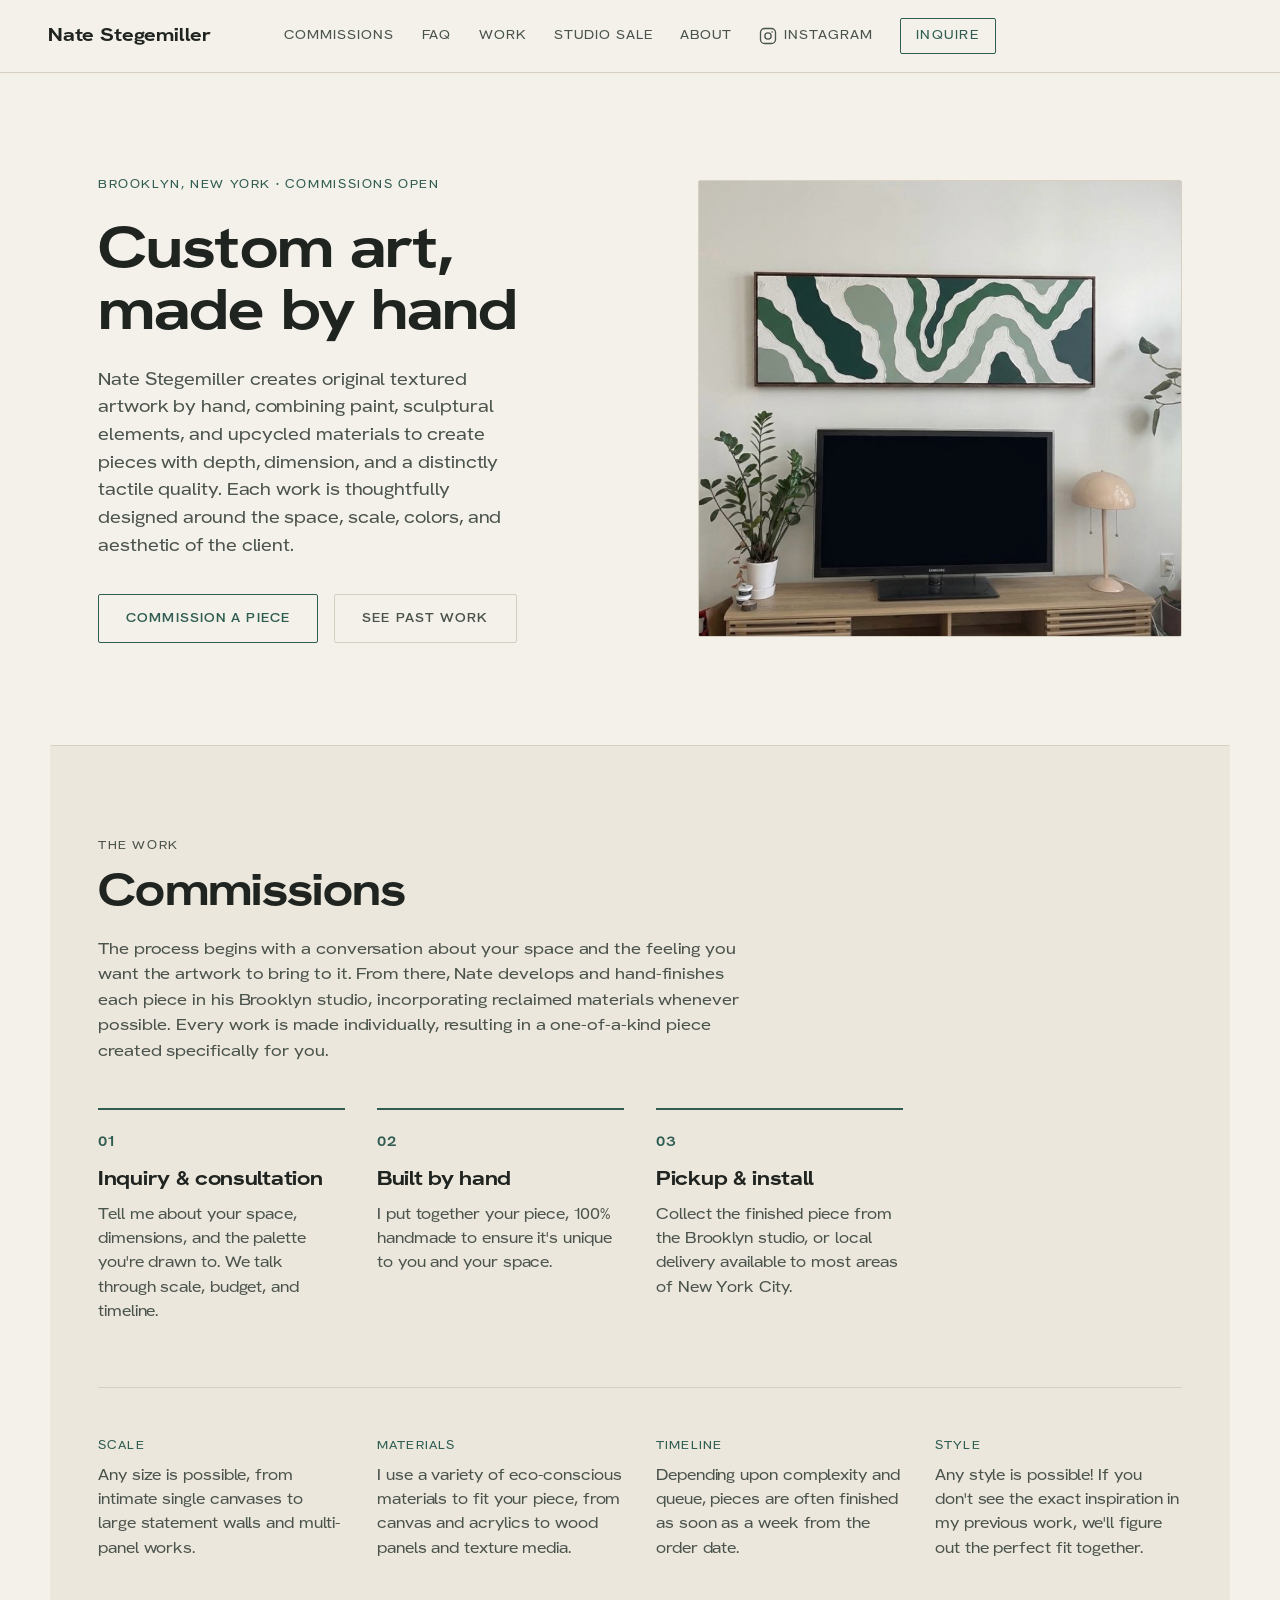
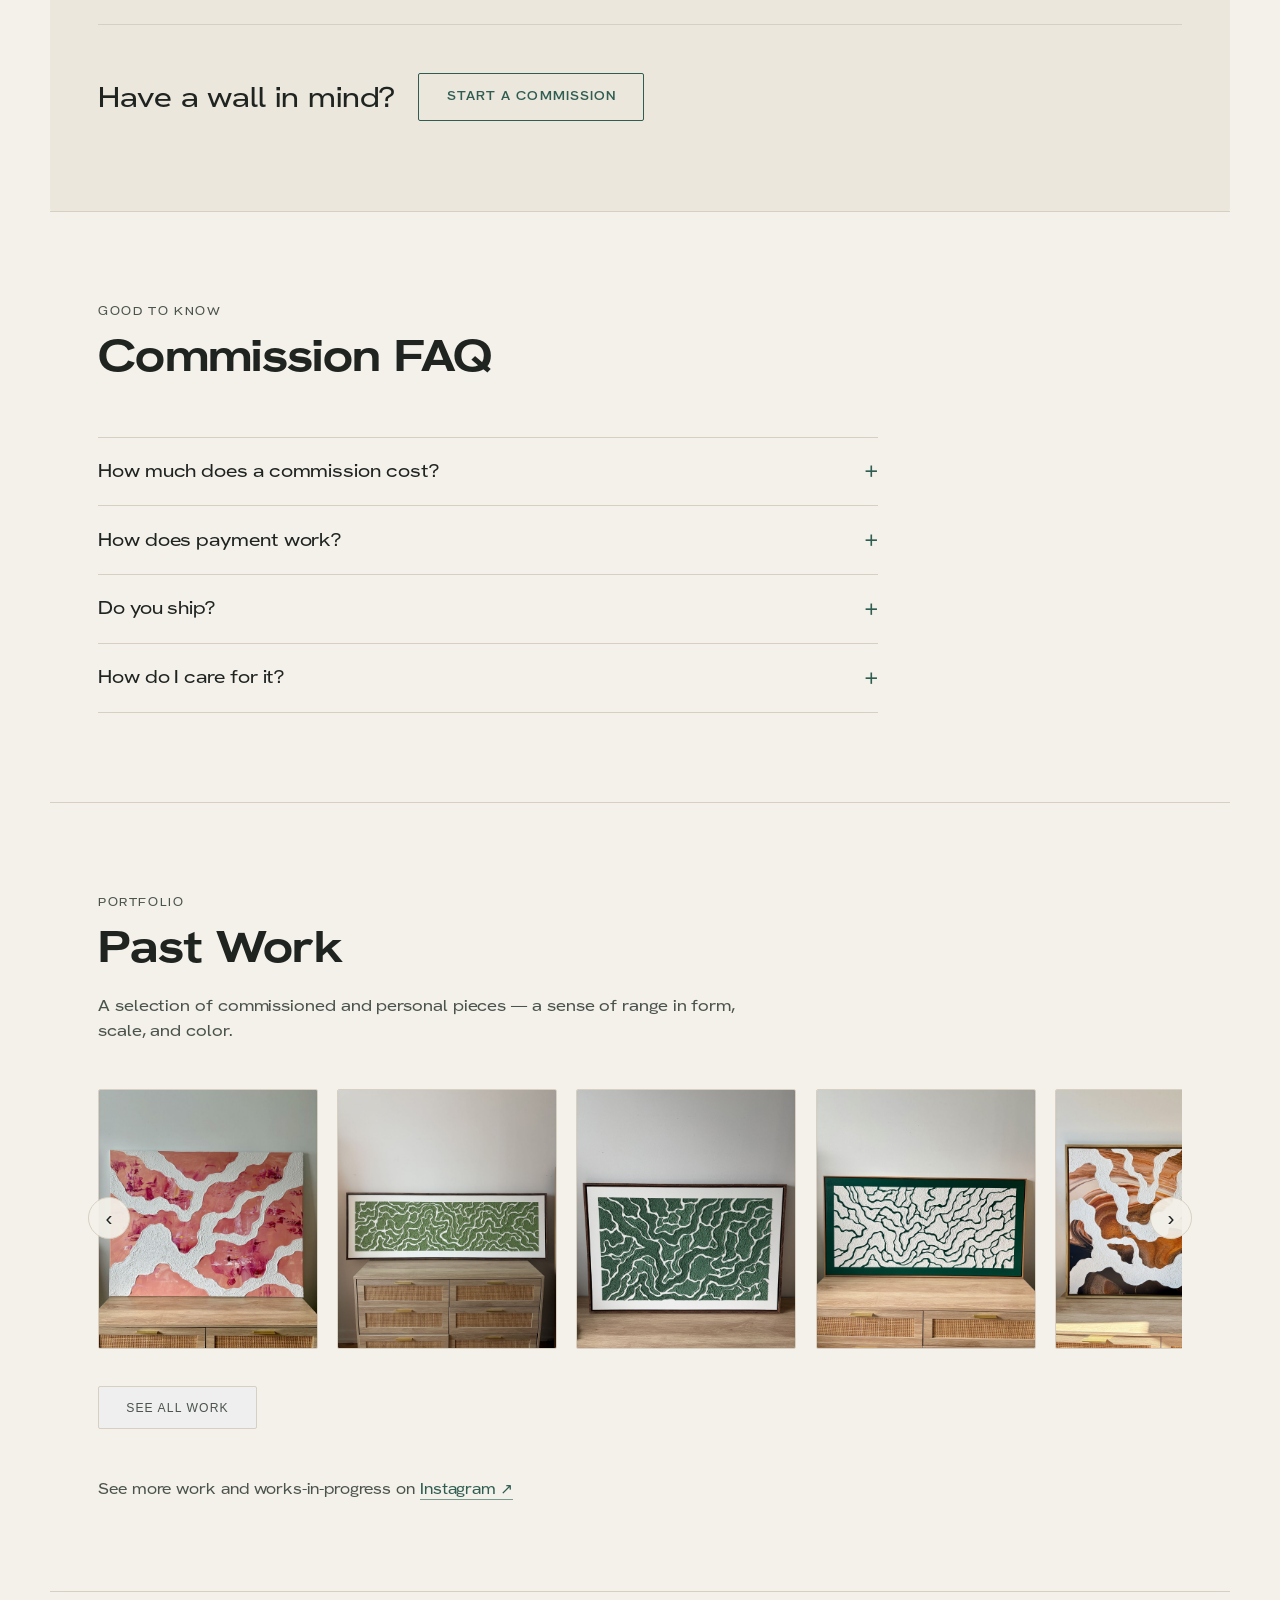
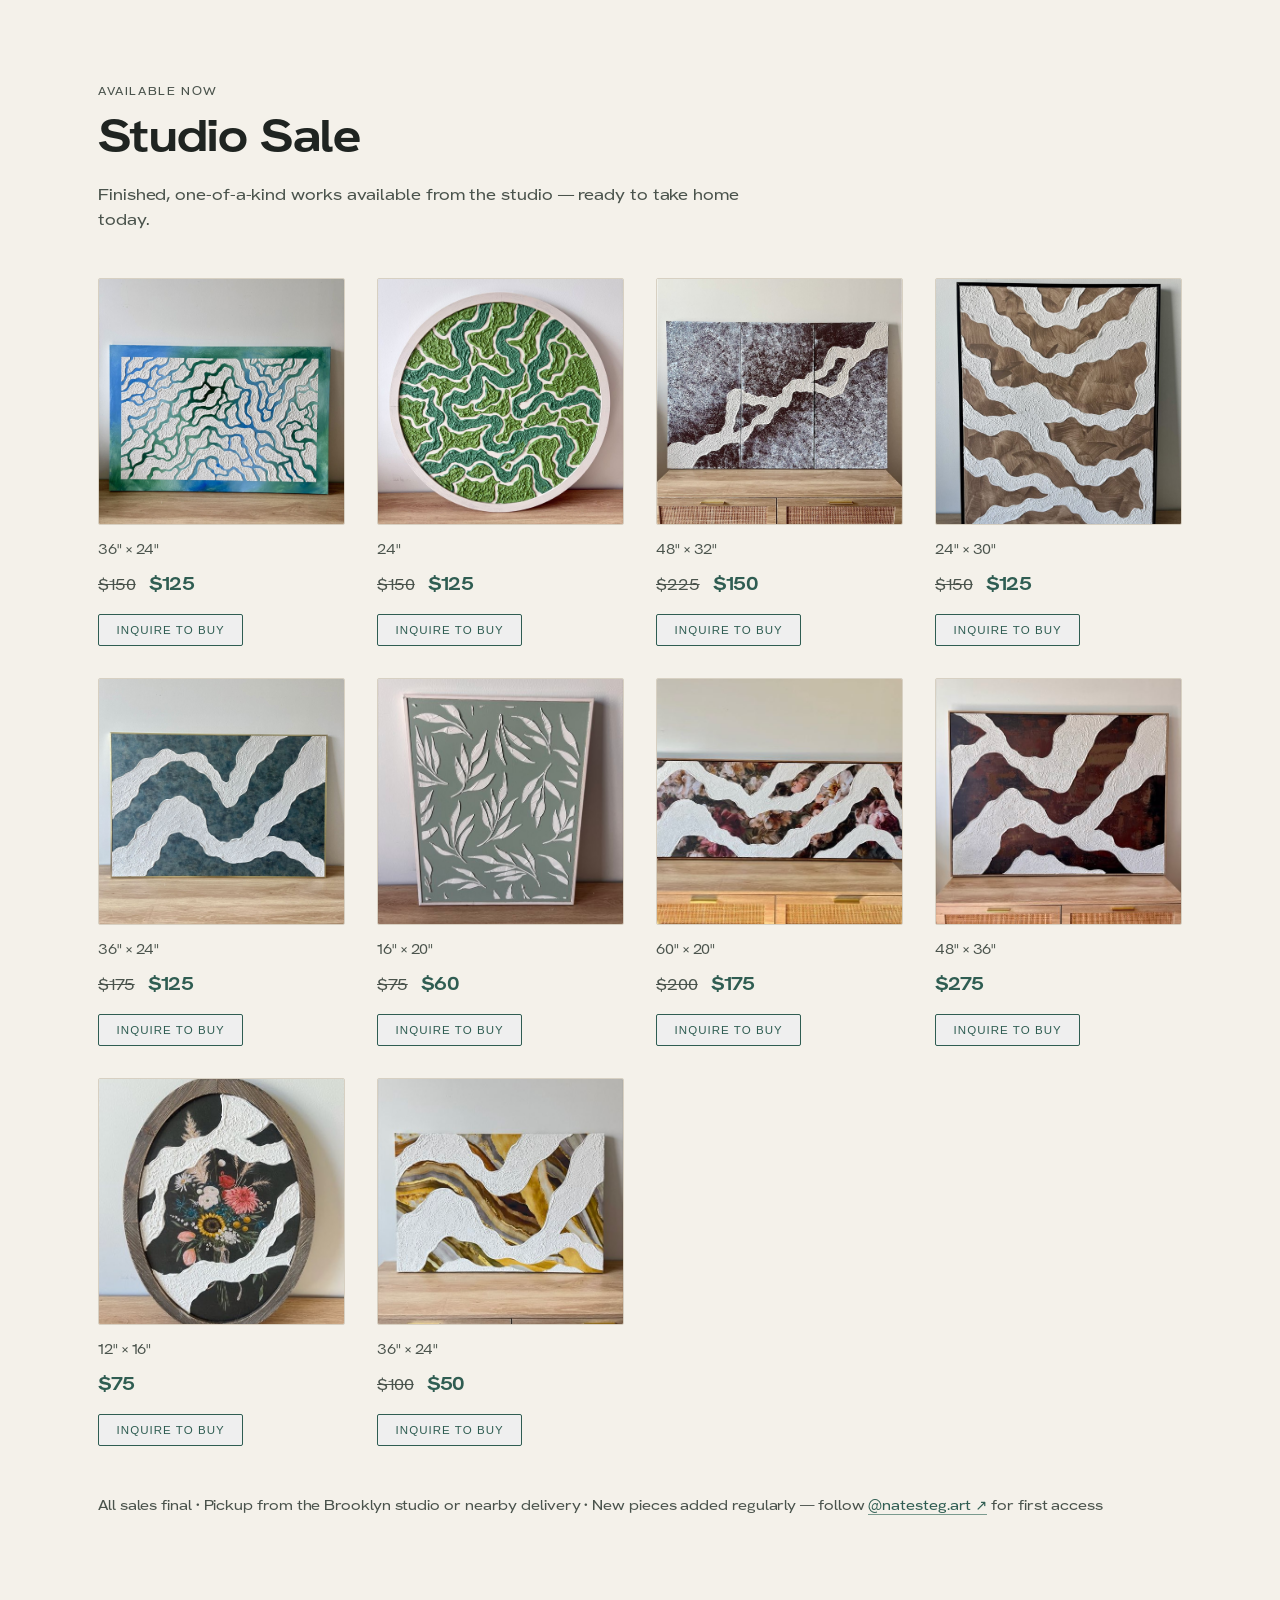
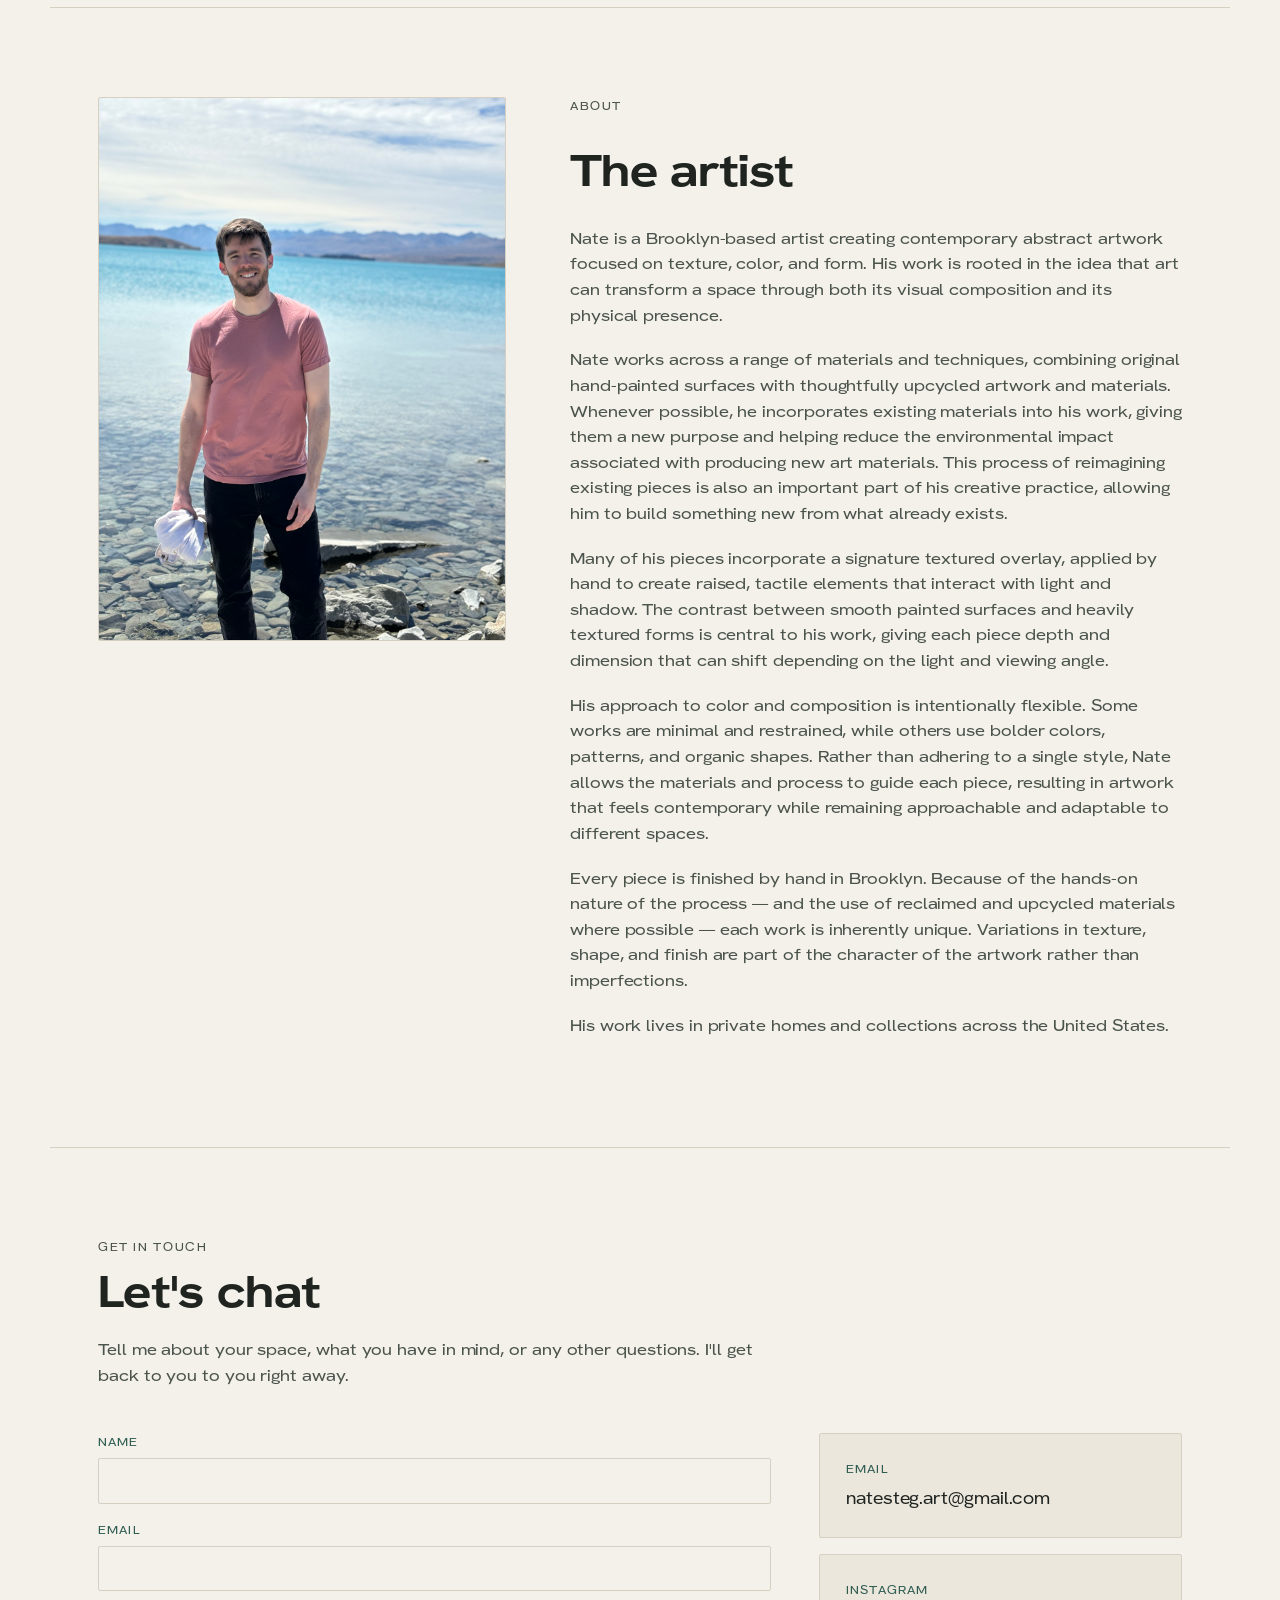
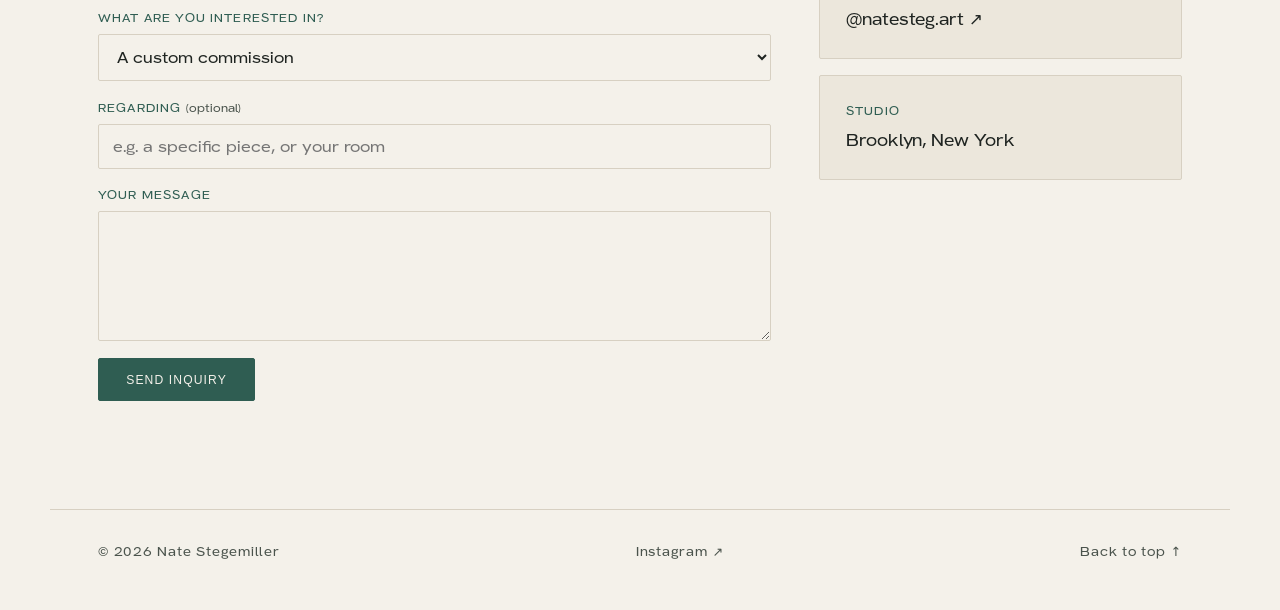
==== commit 3edd6236: "Daily sync from inventory sheet [skip ci]" ====
--- a/index.html
+++ b/index.html
@@ -149,10 +149,13 @@
         <button class="car-arrow car-prev" id="gallery-prev" type="button" aria-label="Scroll left">‹</button>
         <div class="gallery" id="gallery">
         <!-- GALLERY:START -->
+        <figure><img src="images/library/111.jpg" loading="lazy" alt="Relief painting by Nate Stegemiller" /></figure>
+        <figure><img src="images/library/110.jpg" loading="lazy" alt="Relief painting by Nate Stegemiller" /></figure>
         <figure><img src="images/library/107.jpg" loading="lazy" alt="Relief painting by Nate Stegemiller" /></figure>
         <figure><img src="images/library/106.jpg" loading="lazy" alt="Relief painting by Nate Stegemiller" /></figure>
         <figure><img src="images/library/105.jpg" loading="lazy" alt="Relief painting by Nate Stegemiller" /></figure>
         <figure><img src="images/library/104.jpg" loading="lazy" alt="Relief painting by Nate Stegemiller" /></figure>
+        <figure><img src="images/library/103.jpg" loading="lazy" alt="Relief painting by Nate Stegemiller" /></figure>
         <figure><img src="images/library/102.jpg" loading="lazy" alt="Relief painting by Nate Stegemiller" /></figure>
         <figure><img src="images/library/101.jpg" loading="lazy" alt="Relief painting by Nate Stegemiller" /></figure>
         <figure><img src="images/library/100.jpg" loading="lazy" alt="Relief painting by Nate Stegemiller" /></figure>
@@ -164,6 +167,7 @@
         <figure><img src="images/library/92.jpg" loading="lazy" alt="Relief painting by Nate Stegemiller" /></figure>
         <figure><img src="images/library/91.jpg" loading="lazy" alt="Relief painting by Nate Stegemiller" /></figure>
         <figure><img src="images/library/90.jpg" loading="lazy" alt="Relief painting by Nate Stegemiller" /></figure>
+        <figure><img src="images/library/89.jpg" loading="lazy" alt="Relief painting by Nate Stegemiller" /></figure>
         <figure><img src="images/library/88.jpg" loading="lazy" alt="Relief painting by Nate Stegemiller" /></figure>
         <figure><img src="images/library/83.jpg" loading="lazy" alt="Relief painting by Nate Stegemiller" /></figure>
         <figure><img src="images/catalog/78.jpg" loading="lazy" alt="Relief painting by Nate Stegemiller" /></figure>
@@ -246,26 +250,6 @@
         <!-- SALE:START -->
         <article class="sale-item">
           <figure class="artframe square">
-            <img src="images/library/111.jpg" loading="lazy" alt="Relief painting by Nate Stegemiller" />
-          </figure>
-          <div class="sale-info">
-            <p class="sale-meta">48" × 36"</p>
-            <p class="sale-price"><span class="was">$200</span> <span class="now">$175</span></p>
-            <button type="button" class="btn btn-sm js-buy" data-piece="Studio Sale · piece #111 ($175)">Inquire to buy</button>
-          </div>
-        </article>
-        <article class="sale-item">
-          <figure class="artframe square">
-            <img src="images/library/110.jpg" loading="lazy" alt="Relief painting by Nate Stegemiller" />
-          </figure>
-          <div class="sale-info">
-            <p class="sale-meta">60" × 20"</p>
-            <p class="sale-price"><span class="was">$250</span> <span class="now">$225</span></p>
-            <button type="button" class="btn btn-sm js-buy" data-piece="Studio Sale · piece #110 ($225)">Inquire to buy</button>
-          </div>
-        </article>
-        <article class="sale-item">
-          <figure class="artframe square">
             <img src="images/library/109.jpg" loading="lazy" alt="Relief painting by Nate Stegemiller" />
           </figure>
           <div class="sale-info">
@@ -286,16 +270,6 @@
         </article>
         <article class="sale-item">
           <figure class="artframe square">
-            <img src="images/library/103.jpg" loading="lazy" alt="Relief painting by Nate Stegemiller" />
-          </figure>
-          <div class="sale-info">
-            <p class="sale-meta">29" × 58"</p>
-            <p class="sale-price"><span class="was">$200</span> <span class="now">$150</span></p>
-            <button type="button" class="btn btn-sm js-buy" data-piece="Studio Sale · piece #103 ($150)">Inquire to buy</button>
-          </div>
-        </article>
-        <article class="sale-item">
-          <figure class="artframe square">
             <img src="images/library/97.jpg" loading="lazy" alt="Relief painting by Nate Stegemiller" />
           </figure>
           <div class="sale-info">
@@ -312,16 +286,6 @@
             <p class="sale-meta">24" × 30"</p>
             <p class="sale-price"><span class="was">$150</span> <span class="now">$125</span></p>
             <button type="button" class="btn btn-sm js-buy" data-piece="Studio Sale · piece #94 ($125)">Inquire to buy</button>
-          </div>
-        </article>
-        <article class="sale-item">
-          <figure class="artframe square">
-            <img src="images/library/89.jpg" loading="lazy" alt="Relief painting by Nate Stegemiller" />
-          </figure>
-          <div class="sale-info">
-            <p class="sale-meta">23" × 29"</p>
-            <p class="sale-price"><span class="was">$125</span> <span class="now">$100</span></p>
-            <button type="button" class="btn btn-sm js-buy" data-piece="Studio Sale · piece #89 ($100)">Inquire to buy</button>
           </div>
         </article>
         <article class="sale-item">
